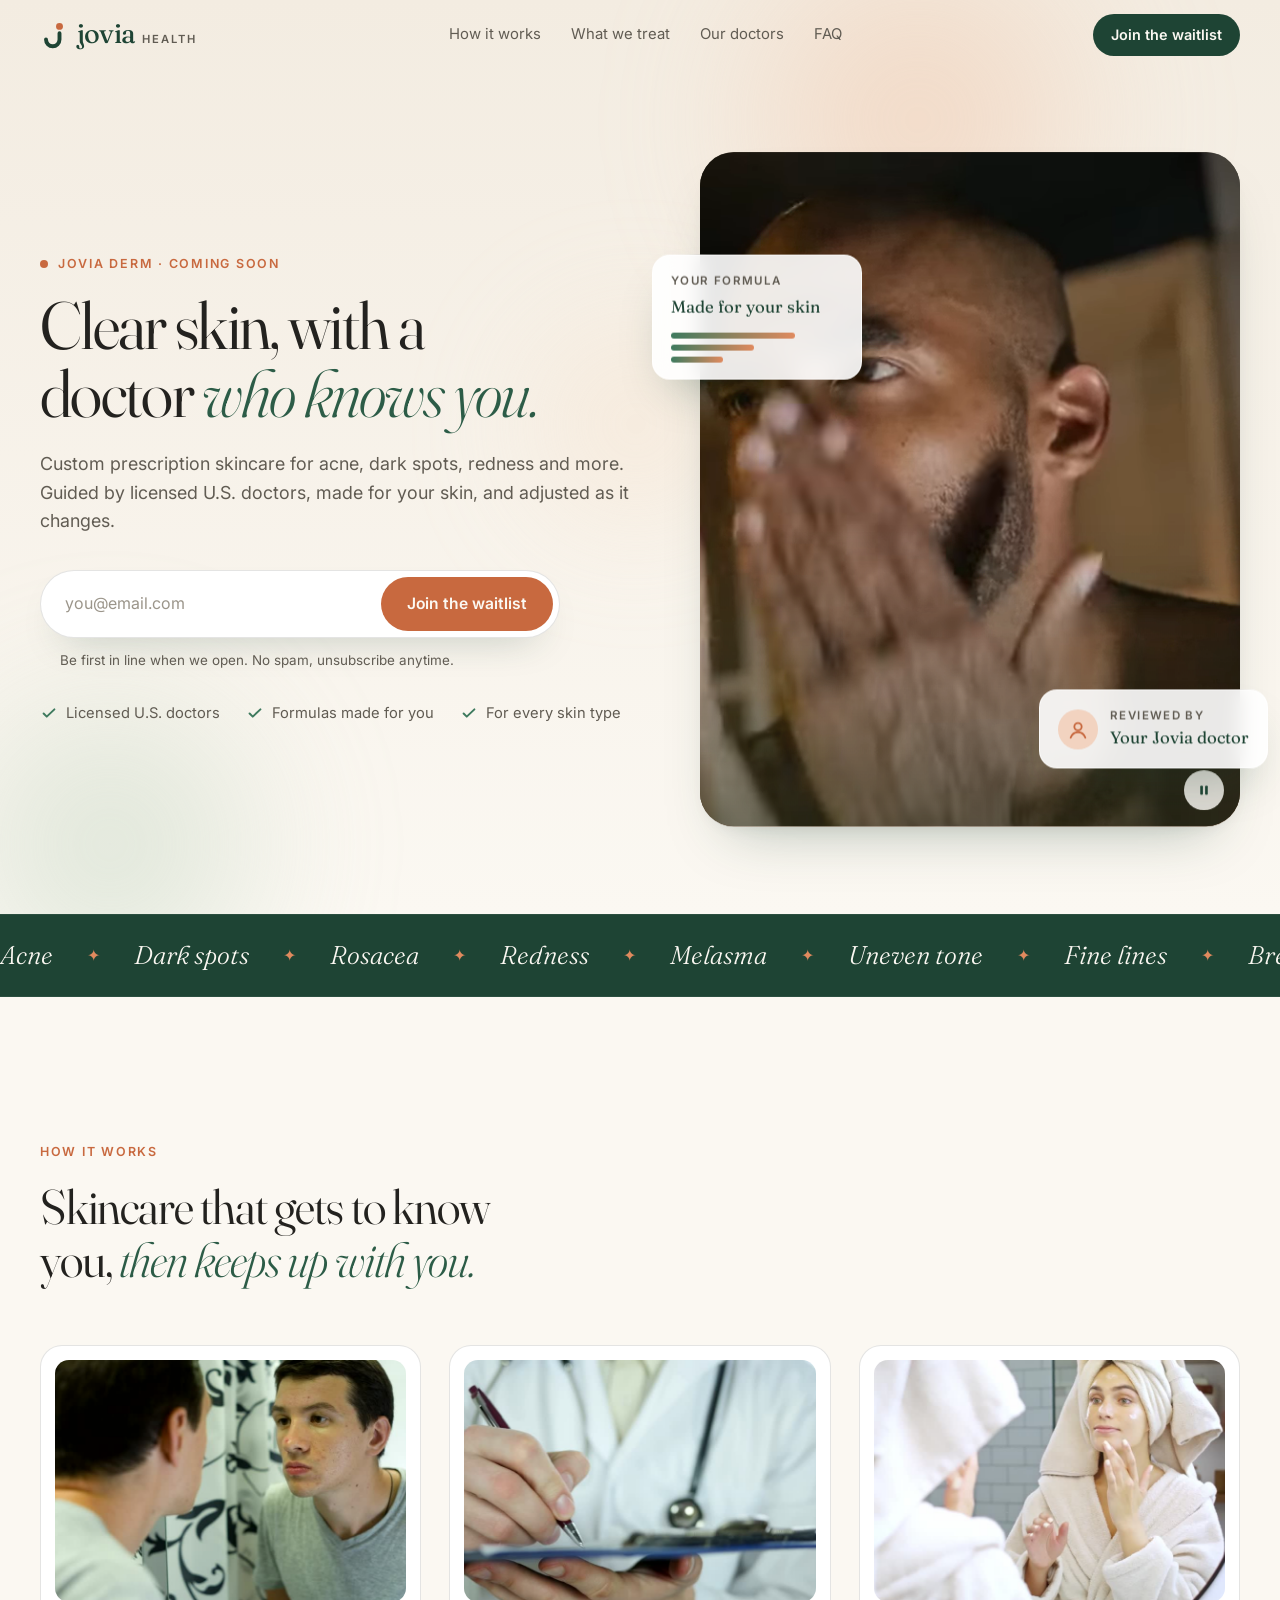
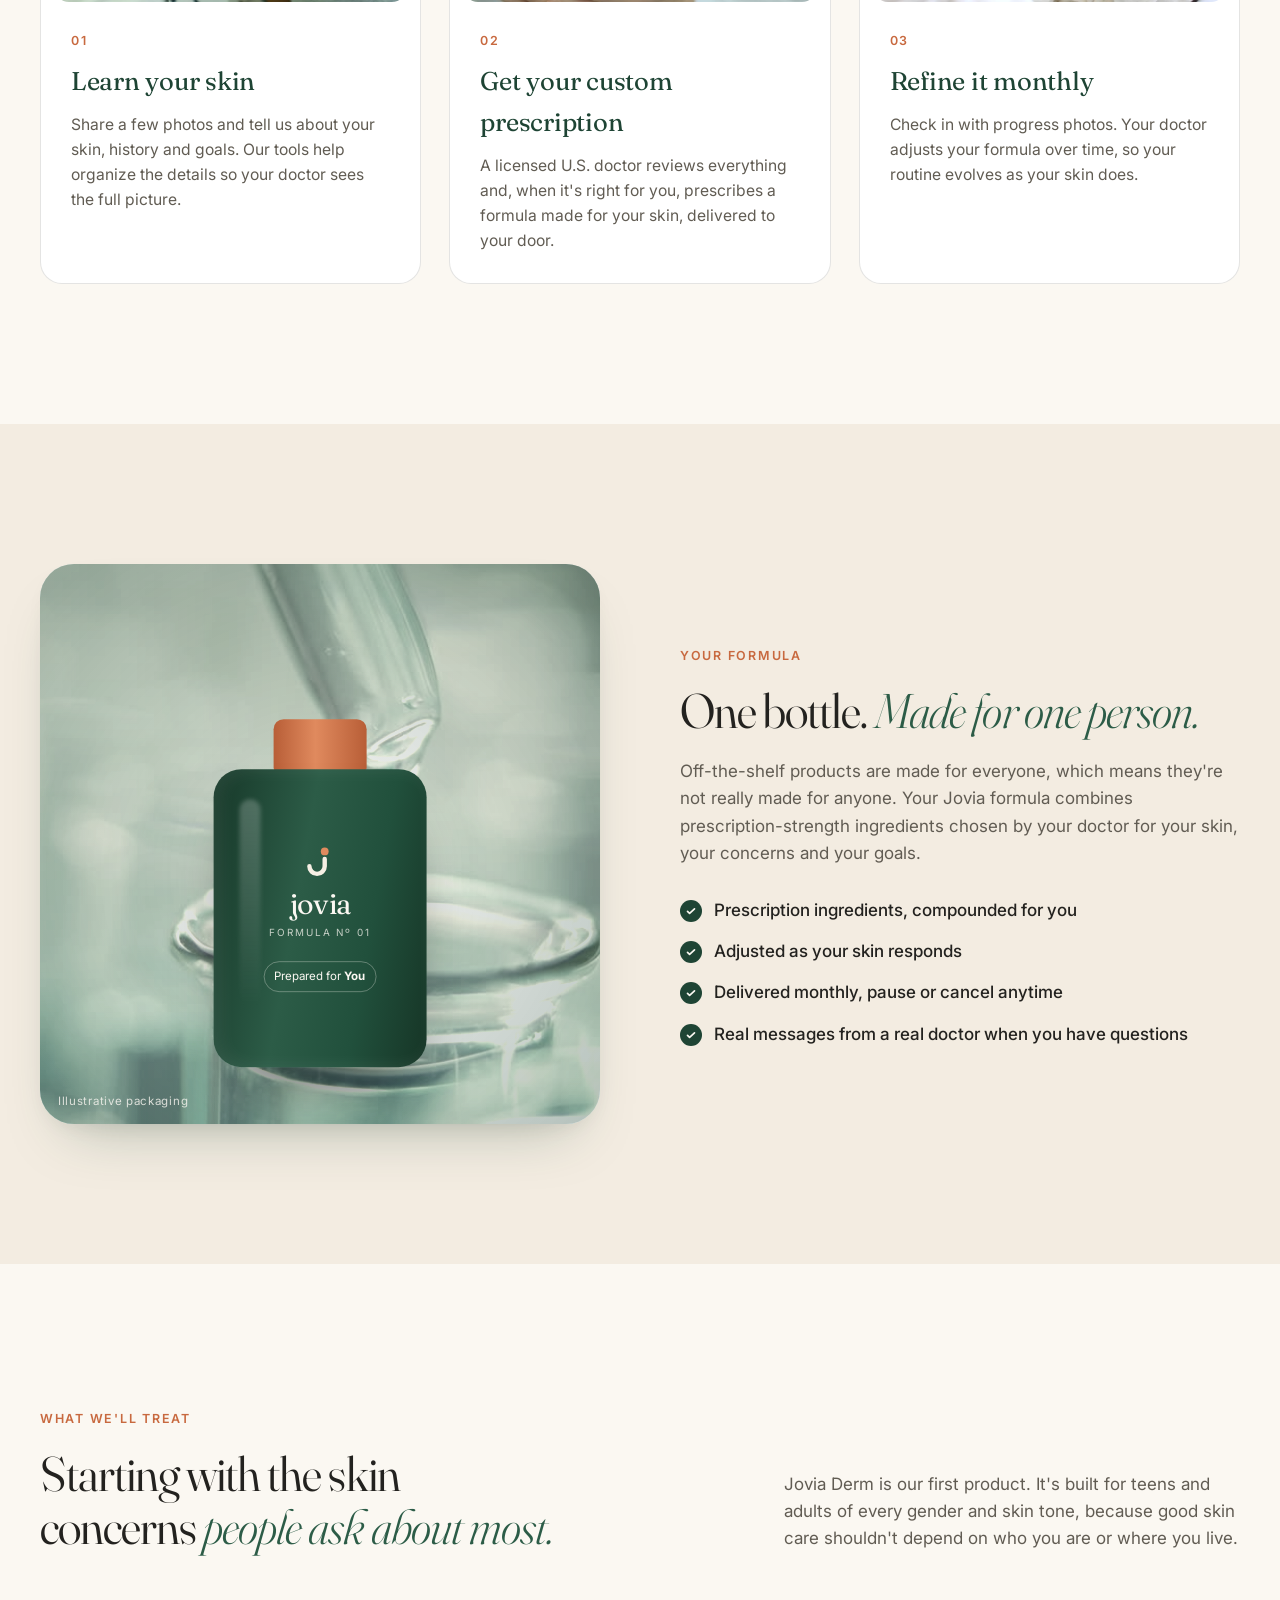
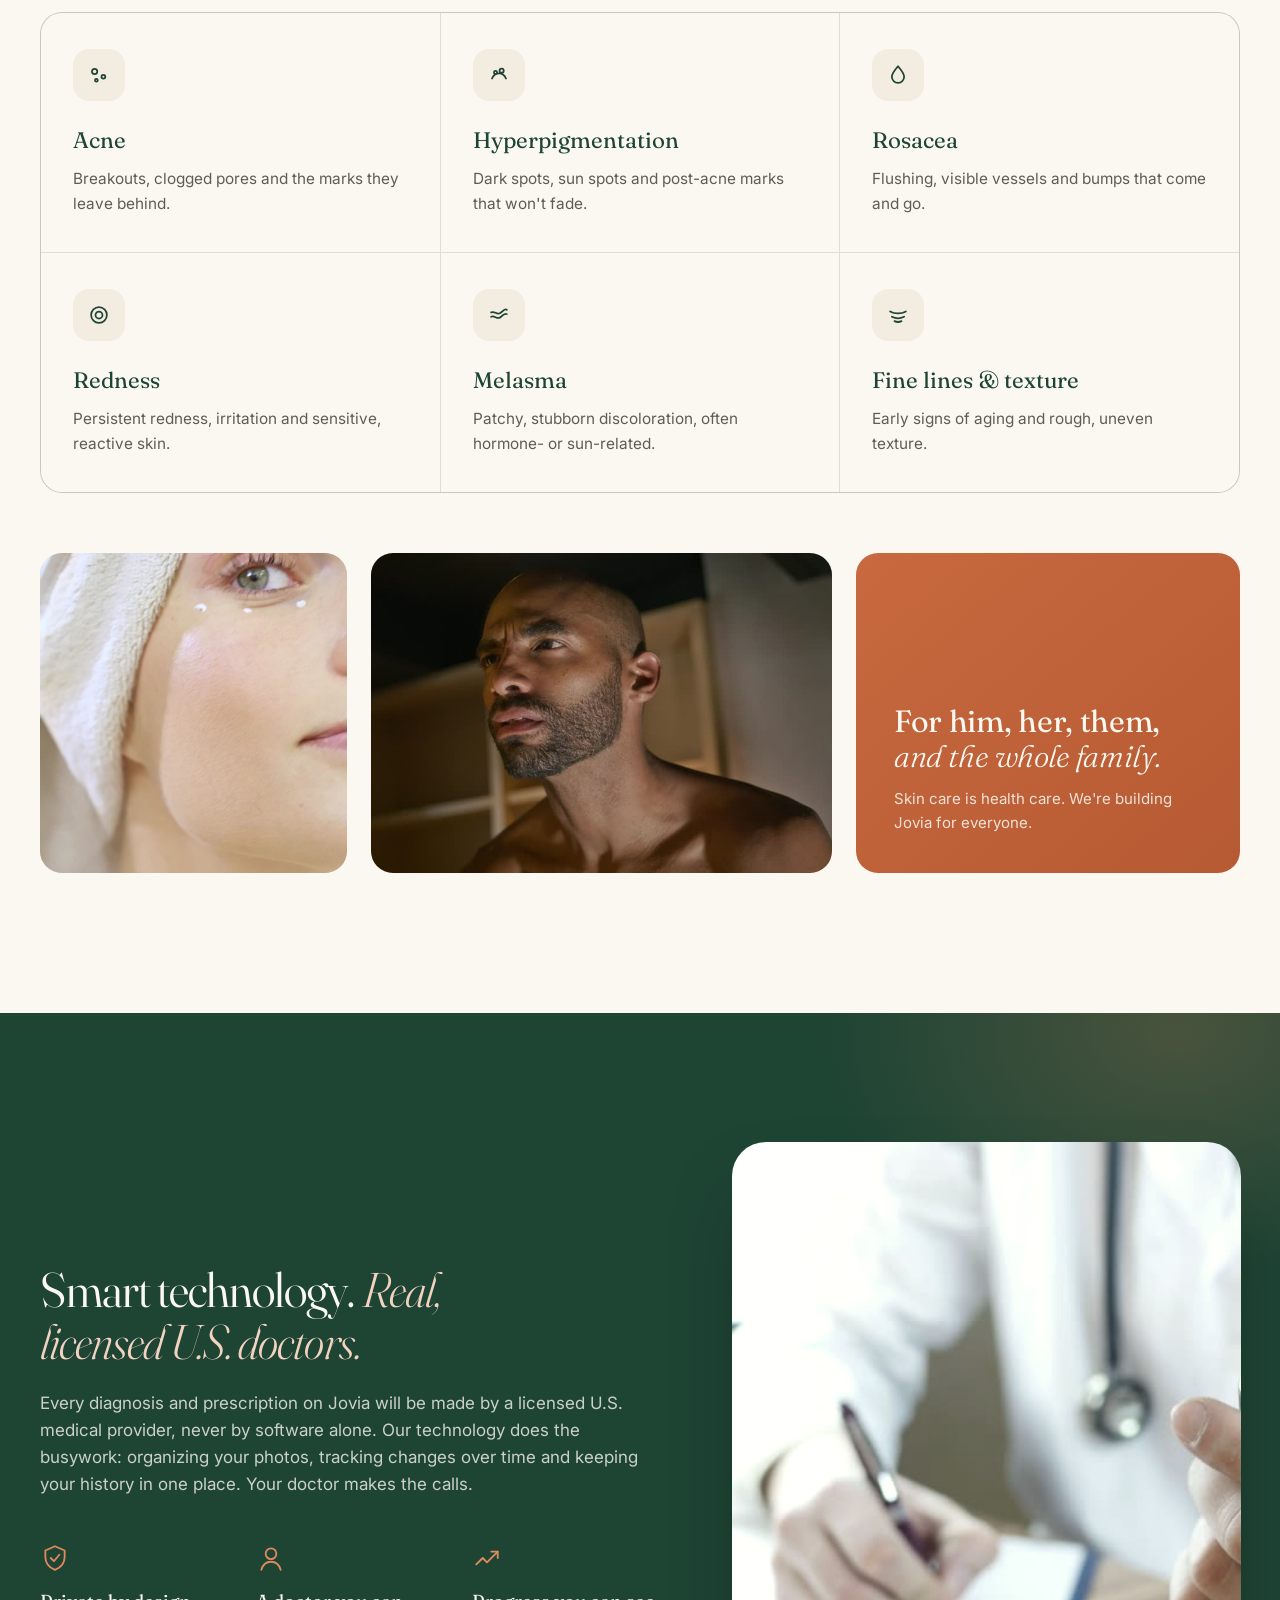
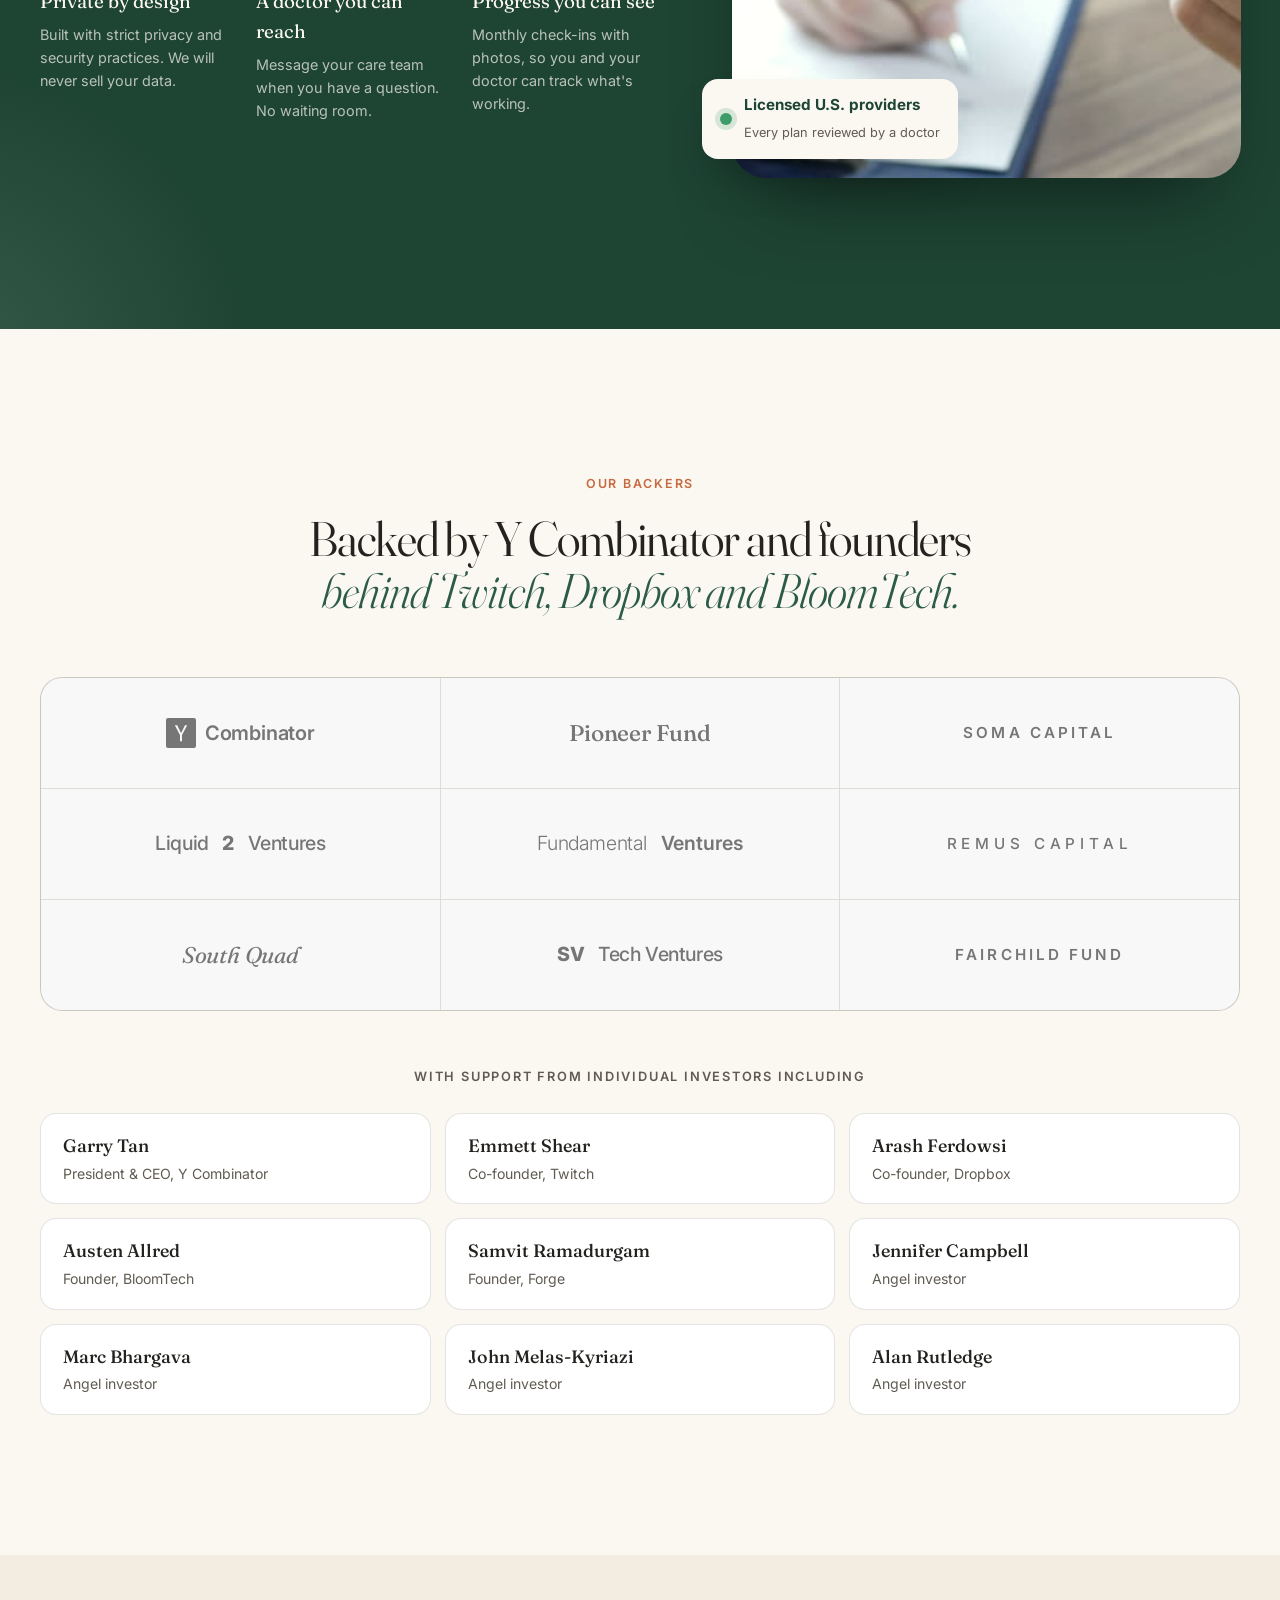
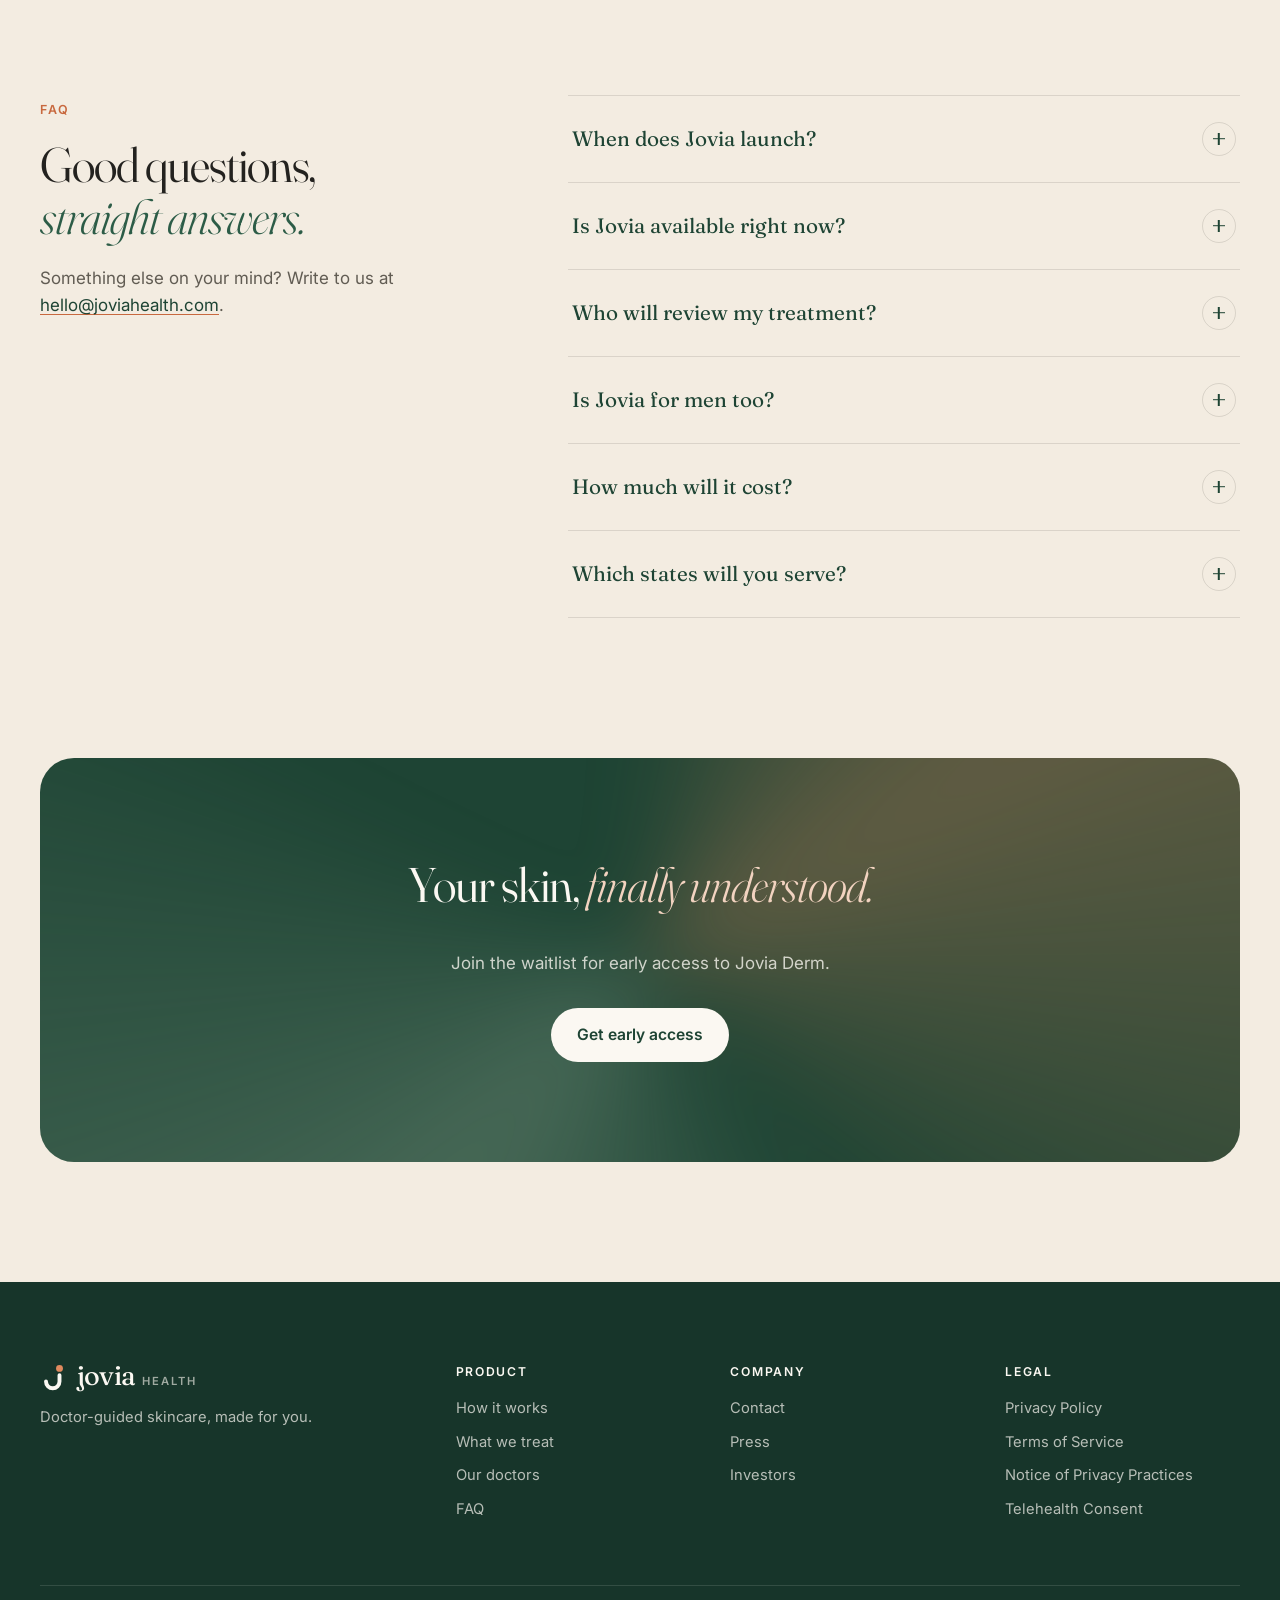
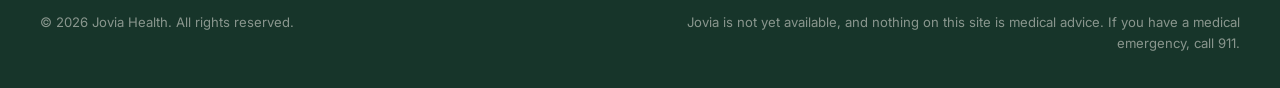
==== index.html @ 35d6d6e0 "Deploy site" ====
<!doctype html>
<html lang="en">
<head>
  <meta charset="utf-8">
  <meta name="viewport" content="width=device-width, initial-scale=1, viewport-fit=cover">
  <title>Jovia Health · Doctor-guided prescription skincare, coming soon</title>
  <meta name="description" content="Jovia Derm is custom prescription skincare for acne, hyperpigmentation, rosacea, redness and melasma, guided by licensed U.S. doctors and refined as your skin changes. Join the waitlist.">
  <link rel="canonical" href="https://joviahealth.com/">
  <meta name="theme-color" content="#1E4434">
  <meta property="og:type" content="website">
  <meta property="og:site_name" content="Jovia Health">
  <meta property="og:title" content="Jovia Health · Skincare that knows you. Coming soon.">
  <meta property="og:description" content="Custom prescription skincare, guided by licensed U.S. doctors and refined as your skin changes. Join the waitlist.">
  <meta property="og:url" content="https://joviahealth.com/">
  <meta property="og:image" content="https://joviahealth.com/assets/og-image.jpg">
  <meta property="og:image:width" content="1200">
  <meta property="og:image:height" content="630">
  <meta name="twitter:card" content="summary_large_image">
  <meta name="twitter:title" content="Jovia Health · Skincare that knows you. Coming soon.">
  <meta name="twitter:description" content="Custom prescription skincare, guided by licensed U.S. doctors. Join the waitlist.">
  <meta name="twitter:image" content="https://joviahealth.com/assets/og-image.jpg">
  <link rel="icon" href="/favicon.svg" type="image/svg+xml">
  <link rel="icon" href="/favicon-32.png" sizes="32x32" type="image/png">
  <link rel="apple-touch-icon" href="/apple-touch-icon.png">
  <link rel="manifest" href="/site.webmanifest">
  <link rel="preconnect" href="https://fonts.googleapis.com">
  <link rel="preconnect" href="https://fonts.gstatic.com" crossorigin>
  <link href="https://fonts.googleapis.com/css2?family=Fraunces:ital,opsz,wght@0,9..144,300..600;1,9..144,300..500&family=Inter:wght@400;500;600&display=swap" rel="stylesheet">
  <link rel="preload" as="image" href="/assets/img/hero-poster.jpg">
  <link rel="stylesheet" href="/styles.css">
  <script type="application/ld+json">
  {"@context":"https://schema.org","@type":"Organization","name":"Jovia Health","url":"https://joviahealth.com","logo":"https://joviahealth.com/apple-touch-icon.png"}
  </script>
</head>
<body>
<a class="skip" href="#main">Skip to content</a>

<header class="nav" id="top">
  <div class="nav__inner">
    <a class="brand" href="#top" aria-label="Jovia Health home">
      <svg class="brand__mark" viewBox="0 0 40 40" aria-hidden="true"><circle cx="26" cy="8.5" r="4.6" fill="var(--clay)"/><path d="M26 17.5v8.5a9 9 0 0 1-18 0" stroke="currentColor" stroke-width="5.2" stroke-linecap="round" fill="none"/></svg>
      <span class="brand__word">jovia</span><span class="brand__tag">health</span>
    </a>
    <nav class="nav__links" aria-label="Primary">
      <a href="#how">How it works</a>
      <a href="#conditions">What we treat</a>
      <a href="#doctors">Our doctors</a>
      <a href="#faq">FAQ</a>
    </nav>
    <a class="btn btn--small btn--dark" href="#waitlist">Join the waitlist</a>
  </div>
</header>

<main id="main">

  <!-- HERO -->
  <section class="hero" aria-labelledby="hero-title">
    <div class="hero__bg" aria-hidden="true">
      <span class="blob blob--a"></span><span class="blob blob--b"></span><span class="blob blob--c"></span>
    </div>
    <div class="wrap hero__grid">
      <div class="hero__copy">
        <p class="eyebrow reveal"><span class="pulse" aria-hidden="true"></span> Jovia Derm · Coming soon</p>
        <h1 id="hero-title" class="display reveal" data-delay="1">Clear skin, with a doctor <em>who knows you.</em></h1>
        <p class="lede reveal" data-delay="2">Custom prescription skincare for acne, dark spots, redness and more. Guided by licensed U.S. doctors, made for your skin, and adjusted as it changes.</p>

        <form class="waitlist reveal" data-delay="3" id="waitlist" novalidate aria-describedby="waitlist-note">
          <!--
            WAITLIST BACKEND: front-end only for now.
            To go live, set WAITLIST_ENDPOINT in /main.js to your Formspree form URL
            (e.g. https://formspree.io/f/xxxxxxx) or a Mailchimp/ConvertKit/serverless endpoint.
            The form posts { email, source } as JSON. See submitWaitlist() in main.js.
          -->
          <label class="sr-only" for="email">Email address</label>
          <div class="waitlist__field">
            <input id="email" name="email" type="email" inputmode="email" autocomplete="email" placeholder="you@email.com" required>
            <button class="btn btn--clay" type="submit"><span class="btn__label">Join the waitlist</span><span class="btn__spinner" aria-hidden="true"></span></button>
          </div>
          <p class="waitlist__note" id="waitlist-note">Be first in line when we open. No spam, unsubscribe anytime.</p>
          <p class="waitlist__error" role="alert" aria-live="assertive"></p>
          <div class="waitlist__success" role="status" aria-live="polite" tabindex="-1">
            <svg viewBox="0 0 24 24" aria-hidden="true"><circle cx="12" cy="12" r="11"/><path d="M7 12.5l3.2 3.2L17 9"/></svg>
            <div><strong>You're on the list.</strong><span>We'll email you as soon as Jovia opens in your state.</span></div>
          </div>
        </form>

        <ul class="hero__points reveal" data-delay="4" aria-label="Highlights">
          <li><svg viewBox="0 0 20 20" aria-hidden="true"><path d="M4 10.5l3.5 3.5L16 6"/></svg>Licensed U.S. doctors</li>
          <li><svg viewBox="0 0 20 20" aria-hidden="true"><path d="M4 10.5l3.5 3.5L16 6"/></svg>Formulas made for you</li>
          <li><svg viewBox="0 0 20 20" aria-hidden="true"><path d="M4 10.5l3.5 3.5L16 6"/></svg>For every skin type</li>
        </ul>
      </div>

      <div class="hero__media reveal" data-delay="2">
        <div class="hero__frame" data-parallax="0.06">
          <video class="hero__video" autoplay muted loop playsinline preload="metadata" poster="/assets/img/hero-poster.jpg" aria-label="People of different ages and genders caring for their skin">
            <source src="/assets/video/hero.webm" type="video/webm">
            <source src="/assets/video/hero.mp4" type="video/mp4">
          </video>
          <button class="video-toggle" type="button" aria-label="Pause background video" aria-pressed="false">
            <svg class="i-pause" viewBox="0 0 24 24" aria-hidden="true"><rect x="7" y="6" width="3.5" height="12" rx="1"/><rect x="13.5" y="6" width="3.5" height="12" rx="1"/></svg>
            <svg class="i-play" viewBox="0 0 24 24" aria-hidden="true"><path d="M8 6l10 6-10 6z"/></svg>
          </button>
        </div>
        <div class="float-card float-card--rx" data-parallax="-0.08" aria-hidden="true">
          <span class="float-card__k">Your formula</span>
          <span class="float-card__v">Made for your skin</span>
          <span class="float-card__bars"><i style="--w:72%"></i><i style="--w:48%"></i><i style="--w:30%"></i></span>
        </div>
        <div class="float-card float-card--doc" data-parallax="0.1" aria-hidden="true">
          <span class="avatar"><svg viewBox="0 0 24 24"><circle cx="12" cy="9" r="4"/><path d="M4 21c1.5-4 4.5-6 8-6s6.5 2 8 6"/></svg></span>
          <span><span class="float-card__k">Reviewed by</span><span class="float-card__v">Your Jovia doctor</span></span>
        </div>
      </div>
    </div>
  </section>

  <!-- MARQUEE -->
  <div class="marquee" aria-hidden="true">
    <div class="marquee__track">
      <span>Acne</span><i>✦</i><span>Dark spots</span><i>✦</i><span>Rosacea</span><i>✦</i><span>Redness</span><i>✦</i><span>Melasma</span><i>✦</i><span>Uneven tone</span><i>✦</i><span>Fine lines</span><i>✦</i><span>Breakouts</span><i>✦</i>
      <span>Acne</span><i>✦</i><span>Dark spots</span><i>✦</i><span>Rosacea</span><i>✦</i><span>Redness</span><i>✦</i><span>Melasma</span><i>✦</i><span>Uneven tone</span><i>✦</i><span>Fine lines</span><i>✦</i><span>Breakouts</span><i>✦</i>
    </div>
  </div>

  <!-- HOW IT WORKS -->
  <section class="section how" id="how" aria-labelledby="how-title">
    <div class="wrap">
      <div class="section__head">
        <p class="eyebrow reveal">How it works</p>
        <h2 id="how-title" class="h2 reveal" data-delay="1">Skincare that gets to know you, <em>then keeps up with you.</em></h2>
      </div>
      <ol class="steps">
        <li class="step reveal" data-delay="1">
          <figure class="step__img"><img src="/assets/img/learn.jpg" alt="A man looking closely at his skin in the bathroom mirror" loading="lazy" width="900" height="506"></figure>
          <span class="step__n">01</span>
          <h3>Learn your skin</h3>
          <p>Share a few photos and tell us about your skin, history and goals. Our tools help organize the details so your doctor sees the full picture.</p>
        </li>
        <li class="step reveal" data-delay="2">
          <figure class="step__img"><img src="/assets/img/prescribe.jpg" alt="A doctor writing notes on a clipboard" loading="lazy" width="900" height="506"></figure>
          <span class="step__n">02</span>
          <h3>Get your custom prescription</h3>
          <p>A licensed U.S. doctor reviews everything and, when it's right for you, prescribes a formula made for your skin, delivered to your door.</p>
        </li>
        <li class="step reveal" data-delay="3">
          <figure class="step__img"><img src="/assets/img/refine.jpg" alt="A woman in a bathrobe checking her skin in a round mirror" loading="lazy" width="900" height="506"></figure>
          <span class="step__n">03</span>
          <h3>Refine it monthly</h3>
          <p>Check in with progress photos. Your doctor adjusts your formula over time, so your routine evolves as your skin does.</p>
        </li>
      </ol>
    </div>
  </section>

  <!-- FORMULA FEATURE -->
  <section class="section formula" aria-labelledby="formula-title">
    <div class="wrap formula__grid">
      <div class="formula__visual reveal">
        <video class="formula__video" autoplay muted loop playsinline preload="none" poster="/assets/img/drop-poster.jpg" aria-hidden="true" tabindex="-1">
          <source src="/assets/video/drop.mp4" type="video/mp4">
        </video>
        <div class="bottle" data-parallax="-0.05" aria-hidden="true">
          <div class="bottle__cap"></div>
          <div class="bottle__body">
            <svg viewBox="0 0 40 40"><circle cx="26" cy="8.5" r="4.6" fill="#E08A5E"/><path d="M26 17.5v8.5a9 9 0 0 1-18 0" stroke="#F6EFE4" stroke-width="5.2" stroke-linecap="round" fill="none"/></svg>
            <span class="bottle__brand">jovia</span>
            <span class="bottle__name">Formula Nº 01</span>
            <span class="bottle__for">Prepared for <b>You</b></span>
          </div>
        </div>
        <p class="formula__caption">Illustrative packaging</p>
      </div>
      <div class="formula__copy">
        <p class="eyebrow reveal">Your formula</p>
        <h2 id="formula-title" class="h2 reveal" data-delay="1">One bottle. <em>Made for one person.</em></h2>
        <p class="body reveal" data-delay="2">Off-the-shelf products are made for everyone, which means they're not really made for anyone. Your Jovia formula combines prescription-strength ingredients chosen by your doctor for your skin, your concerns and your goals.</p>
        <ul class="ticks reveal" data-delay="3">
          <li>Prescription ingredients, compounded for you</li>
          <li>Adjusted as your skin responds</li>
          <li>Delivered monthly, pause or cancel anytime</li>
          <li>Real messages from a real doctor when you have questions</li>
        </ul>
      </div>
    </div>
  </section>

  <!-- CONDITIONS -->
  <section class="section conditions" id="conditions" aria-labelledby="cond-title">
    <div class="wrap">
      <div class="section__head section__head--split">
        <div>
          <p class="eyebrow reveal">What we'll treat</p>
          <h2 id="cond-title" class="h2 reveal" data-delay="1">Starting with the skin concerns <em>people ask about most.</em></h2>
        </div>
        <p class="body reveal" data-delay="2">Jovia Derm is our first product. It's built for teens and adults of every gender and skin tone, because good skin care shouldn't depend on who you are or where you live.</p>
      </div>
      <div class="cond-grid">
        <article class="cond reveal" data-delay="1"><span class="cond__icon" aria-hidden="true"><svg viewBox="0 0 32 32"><circle cx="11" cy="12" r="3"/><circle cx="21" cy="18" r="2.2"/><circle cx="13" cy="22" r="1.6"/></svg></span><h3>Acne</h3><p>Breakouts, clogged pores and the marks they leave behind.</p></article>
        <article class="cond reveal" data-delay="2"><span class="cond__icon" aria-hidden="true"><svg viewBox="0 0 32 32"><path d="M8 20c3-8 13-8 16 0"/><circle cx="12" cy="13" r="1.8"/><circle cx="19" cy="11" r="2.4"/></svg></span><h3>Hyperpigmentation</h3><p>Dark spots, sun spots and post-acne marks that won't fade.</p></article>
        <article class="cond reveal" data-delay="3"><span class="cond__icon" aria-hidden="true"><svg viewBox="0 0 32 32"><path d="M16 6c4 5 7 8 7 12a7 7 0 0 1-14 0c0-4 3-7 7-12z"/></svg></span><h3>Rosacea</h3><p>Flushing, visible vessels and bumps that come and go.</p></article>
        <article class="cond reveal" data-delay="1"><span class="cond__icon" aria-hidden="true"><svg viewBox="0 0 32 32"><circle cx="16" cy="16" r="9"/><circle cx="16" cy="16" r="4"/></svg></span><h3>Redness</h3><p>Persistent redness, irritation and sensitive, reactive skin.</p></article>
        <article class="cond reveal" data-delay="2"><span class="cond__icon" aria-hidden="true"><svg viewBox="0 0 32 32"><path d="M7 18c4-2 6 3 10 1s5-6 8-4"/><path d="M7 13c4-2 6 3 10 1s5-6 8-4"/></svg></span><h3>Melasma</h3><p>Patchy, stubborn discoloration, often hormone- or sun-related.</p></article>
        <article class="cond reveal" data-delay="3"><span class="cond__icon" aria-hidden="true"><svg viewBox="0 0 32 32"><path d="M7 12c5 3 13 3 18 0"/><path d="M9 18c4 2 10 2 14 0"/><path d="M12 23c2 1 6 1 8 0"/></svg></span><h3>Fine lines &amp; texture</h3><p>Early signs of aging and rough, uneven texture.</p></article>
      </div>

      <div class="people" aria-label="Jovia is for everyone">
        <figure class="people__item people__item--tall reveal" data-delay="1"><img src="/assets/img/woman-cream.jpg" alt="A young woman applying cream under her eye" loading="lazy"></figure>
        <figure class="people__item reveal" data-delay="2"><img src="/assets/img/man-apply.jpg" alt="A man with a beard examining his skin in soft light" loading="lazy"></figure>
        <figure class="people__quote reveal" data-delay="3">
          <p>For him, her, them, <em>and the whole family.</em></p>
          <span>Skin care is health care. We're building Jovia for everyone.</span>
        </figure>
      </div>
    </div>
  </section>

  <!-- DOCTORS / TRUST -->
  <section class="section doctors" id="doctors" aria-labelledby="doc-title">
    <div class="doctors__bg" aria-hidden="true"></div>
    <div class="wrap doctors__grid">
      <div class="doctors__copy">
        <p class="eyebrow eyebrow--light reveal">Guided by doctors</p>
        <h2 id="doc-title" class="h2 h2--light reveal" data-delay="1">Smart technology. <em>Real, licensed U.S. doctors.</em></h2>
        <p class="body body--light reveal" data-delay="2">Every diagnosis and prescription on Jovia will be made by a licensed U.S. medical provider, never by software alone. Our technology does the busywork: organizing your photos, tracking changes over time and keeping your history in one place. Your doctor makes the calls.</p>
        <div class="pillars">
          <div class="pillar reveal" data-delay="1"><svg viewBox="0 0 28 28" aria-hidden="true"><path d="M14 3l9 4v6c0 6-4 10-9 12-5-2-9-6-9-12V7z"/><path d="M10 14l3 3 5-6"/></svg><h3>Private by design</h3><p>Built with strict privacy and security practices. We will never sell your data.</p></div>
          <div class="pillar reveal" data-delay="2"><svg viewBox="0 0 28 28" aria-hidden="true"><circle cx="14" cy="10" r="5"/><path d="M5 25c1.5-5 5-7.5 9-7.5s7.5 2.5 9 7.5"/></svg><h3>A doctor you can reach</h3><p>Message your care team when you have a question. No waiting room.</p></div>
          <div class="pillar reveal" data-delay="3"><svg viewBox="0 0 28 28" aria-hidden="true"><path d="M4 20l6-6 4 4 10-10"/><path d="M18 8h6v6"/></svg><h3>Progress you can see</h3><p>Monthly check-ins with photos, so you and your doctor can track what's working.</p></div>
        </div>
      </div>
      <div class="doctors__media reveal" data-delay="2">
        <div class="doctors__frame" data-parallax="0.05">
          <video autoplay muted loop playsinline preload="none" poster="/assets/img/doctor-poster.jpg" aria-hidden="true" tabindex="-1">
            <source src="/assets/video/doctor.mp4" type="video/mp4">
          </video>
        </div>
        <div class="badge-card" aria-hidden="true">
          <span class="badge-card__dot"></span>
          <span><b>Licensed U.S. providers</b><small>Every plan reviewed by a doctor</small></span>
        </div>
      </div>
    </div>
  </section>

  <!-- INVESTORS -->
  <section class="section investors" id="investors" aria-labelledby="inv-title" data-investors>
    <div class="wrap">
      <div class="section__head section__head--center">
        <p class="eyebrow reveal">Our backers</p>
        <h2 id="inv-title" class="h2 reveal" data-delay="1">Backed by Y Combinator and founders <em>behind Twitch, Dropbox and BloomTech.</em></h2>
      </div>
      <ul class="logos reveal" data-delay="2" aria-label="Investment firms">
        <li class="logo logo--yc" title="Y Combinator">
          <svg viewBox="0 0 256 256" aria-hidden="true"><rect width="256" height="256" rx="18" fill="currentColor"/><path d="M119.373653,144.745813 L75.43296,62.4315733 L95.5144533,62.4315733 L121.36192,114.52416 C121.759575,115.452022 122.2235,116.413008 122.753707,117.407147 C123.283914,118.401285 123.747838,119.428546 124.145493,120.48896 C124.410597,120.886615 124.609422,121.251127 124.741973,121.582507 C124.874525,121.913886 125.007075,122.212123 125.139627,122.477227 C125.802386,123.802744 126.39886,125.095105 126.929067,126.354347 C127.459274,127.613589 127.923198,128.773399 128.320853,129.833813 C129.381268,127.580433 130.541078,125.1614 131.80032,122.57664 C133.059562,119.99188 134.351922,117.307747 135.67744,114.52416 L161.92256,62.4315733 L180.612267,62.4315733 L136.27392,145.739947 L136.27392,198.826667 L119.373653,198.826667 L119.373653,144.745813 Z" fill="var(--logo-knock)"/></svg>
          <span>Combinator</span><span class="sr-only">Y Combinator</span>
        </li>
        <li class="logo logo--serif">Pioneer Fund</li>
        <li class="logo logo--caps">Soma Capital</li>
        <li class="logo logo--sans">Liquid&nbsp;<b>2</b>&nbsp;Ventures</li>
        <li class="logo logo--light">Fundamental <b>Ventures</b></li>
        <li class="logo logo--caps logo--wide">Remus Capital</li>
        <li class="logo logo--serif logo--italic">South Quad</li>
        <li class="logo logo--sans"><b>SV</b>&nbsp;Tech Ventures</li>
        <li class="logo logo--caps">Fairchild Fund</li>
      </ul>
      <p class="angels__label reveal">With support from individual investors including</p>
      <ul class="angels" aria-label="Individual investors">
        <li class="angel reveal" data-delay="1"><b>Garry Tan</b><span>President &amp; CEO, Y Combinator</span></li>
        <li class="angel reveal" data-delay="2"><b>Emmett Shear</b><span>Co-founder, Twitch</span></li>
        <li class="angel reveal" data-delay="3"><b>Arash Ferdowsi</b><span>Co-founder, Dropbox</span></li>
        <li class="angel reveal" data-delay="1"><b>Austen Allred</b><span>Founder, BloomTech</span></li>
        <li class="angel reveal" data-delay="2"><b>Samvit Ramadurgam</b><span>Founder, Forge</span></li>
        <li class="angel reveal" data-delay="3"><b>Jennifer Campbell</b><span>Angel investor</span></li>
        <li class="angel reveal" data-delay="1"><b>Marc Bhargava</b><span>Angel investor</span></li>
        <li class="angel reveal" data-delay="2"><b>John Melas-Kyriazi</b><span>Angel investor</span></li>
        <li class="angel reveal" data-delay="3"><b>Alan Rutledge</b><span>Angel investor</span></li>
      </ul>
    </div>
  </section>

  <!-- FAQ -->
  <section class="section faq" id="faq" aria-labelledby="faq-title">
    <div class="wrap faq__grid">
      <div>
        <p class="eyebrow reveal">FAQ</p>
        <h2 id="faq-title" class="h2 reveal" data-delay="1">Good questions, <em>straight answers.</em></h2>
        <p class="body reveal" data-delay="2">Something else on your mind? Write to us at <a class="link" href="mailto:hello@joviahealth.com">hello@joviahealth.com</a>.</p>
      </div>
      <div class="faq__list">
        <details class="qa reveal"><summary>When does Jovia launch?<span class="qa__plus" aria-hidden="true"></span></summary><div class="qa__a"><p>We're putting the finishing touches on Jovia Derm now and will open access in waves. Join the waitlist and you'll be among the first to hear when we're live in your state.</p></div></details>
        <details class="qa reveal"><summary>Is Jovia available right now?<span class="qa__plus" aria-hidden="true"></span></summary><div class="qa__a"><p>Not yet. We aren't taking patients or issuing prescriptions today. Everything on this page describes how Jovia will work at launch.</p></div></details>
        <details class="qa reveal"><summary>Who will review my treatment?<span class="qa__plus" aria-hidden="true"></span></summary><div class="qa__a"><p>Every assessment and prescription will come from a licensed U.S. medical provider. Our software helps organize information and track progress, but a doctor makes every treatment decision.</p></div></details>
        <details class="qa reveal"><summary>Is Jovia for men too?<span class="qa__plus" aria-hidden="true"></span></summary><div class="qa__a"><p>Absolutely. Acne, dark spots and redness affect everyone. Jovia is built for adults and teens of every gender and skin tone (patients under 18 will need a parent or guardian's consent).</p></div></details>
        <details class="qa reveal"><summary>How much will it cost?<span class="qa__plus" aria-hidden="true"></span></summary><div class="qa__a"><p>We'll share simple, upfront monthly pricing before launch, with no surprise fees. Waitlist members hear first.</p></div></details>
        <details class="qa reveal"><summary>Which states will you serve?<span class="qa__plus" aria-hidden="true"></span></summary><div class="qa__a"><p>We plan to launch across the U.S. in stages. When you join the waitlist we'll let you know as soon as Jovia is available where you live.</p></div></details>
      </div>
    </div>
  </section>

  <!-- FINAL CTA -->
  <section class="cta" aria-labelledby="cta-title">
    <div class="wrap">
      <div class="cta__card reveal">
        <div class="cta__glow" aria-hidden="true"></div>
        <h2 id="cta-title" class="h2 h2--light">Your skin, <em>finally understood.</em></h2>
        <p class="body body--light">Join the waitlist for early access to Jovia Derm.</p>
        <a class="btn btn--cream" href="#waitlist" data-focus-email>Get early access</a>
      </div>
    </div>
  </section>
</main>

<footer class="footer">
  <div class="wrap footer__grid">
    <div class="footer__brand">
      <a class="brand brand--light" href="#top" aria-label="Jovia Health home">
        <svg class="brand__mark" viewBox="0 0 40 40" aria-hidden="true"><circle cx="26" cy="8.5" r="4.6" fill="var(--clay-2)"/><path d="M26 17.5v8.5a9 9 0 0 1-18 0" stroke="currentColor" stroke-width="5.2" stroke-linecap="round" fill="none"/></svg>
        <span class="brand__word">jovia</span><span class="brand__tag">health</span>
      </a>
      <p>Doctor-guided skincare, made for you.</p>
    </div>
    <nav class="footer__col" aria-label="Product"><h3>Product</h3><a href="#how">How it works</a><a href="#conditions">What we treat</a><a href="#doctors">Our doctors</a><a href="#faq">FAQ</a></nav>
    <nav class="footer__col" aria-label="Company"><h3>Company</h3><a href="mailto:hello@joviahealth.com">Contact</a><a href="mailto:press@joviahealth.com">Press</a><a href="#investors">Investors</a></nav>
    <nav class="footer__col" aria-label="Legal"><h3>Legal</h3><a href="#" data-placeholder>Privacy Policy</a><a href="#" data-placeholder>Terms of Service</a><a href="#" data-placeholder>Notice of Privacy Practices</a><a href="#" data-placeholder>Telehealth Consent</a></nav>
  </div>
  <div class="wrap footer__base">
    <p>&copy; 2026 Jovia Health. All rights reserved.</p>
    <p class="footer__disclaimer">Jovia is not yet available, and nothing on this site is medical advice. If you have a medical emergency, call 911.</p>
  </div>
</footer>

<script src="/main.js" defer></script>
</body>
</html>
---- styles.css ----
:root{
  --green:#1E4434; --green-2:#2C5C47; --green-3:#3E7A5E; --sage:#A9BFA8;
  --clay:#C8693F; --clay-2:#E08A5E; --clay-soft:#F2D3C0;
  --oat:#F3ECE1; --cream:#FBF8F2; --sand:#E9DFCF;
  --ink:#23221F; --muted:#615C53; --line:rgba(35,34,31,.12);
  --logo-knock:var(--cream);
  --serif:"Fraunces",ui-serif,Georgia,serif; --sans:"Inter",ui-sans-serif,system-ui,-apple-system,"Segoe UI",sans-serif;
  --r:22px; --r-lg:34px; --shadow:0 30px 60px -30px rgba(30,68,52,.35),0 8px 24px -12px rgba(35,34,31,.12);
  --ease:cubic-bezier(.2,.7,.2,1);
}
*,*::before,*::after{box-sizing:border-box}
html{scroll-behavior:smooth;-webkit-text-size-adjust:100%}
body{margin:0;font-family:var(--sans);color:var(--ink);background:var(--cream);font-size:17px;line-height:1.6;-webkit-font-smoothing:antialiased;text-rendering:optimizeLegibility;overflow-x:hidden}
img,video,svg{display:block;max-width:100%}
a{color:inherit}
h1,h2,h3{margin:0;font-weight:400}
p{margin:0}
ul,ol{margin:0;padding:0;list-style:none}
figure{margin:0}
.sr-only{position:absolute!important;width:1px;height:1px;padding:0;margin:-1px;overflow:hidden;clip:rect(0,0,0,0);white-space:nowrap;border:0}
.skip{position:absolute;left:12px;top:-60px;background:var(--green);color:#fff;padding:10px 16px;border-radius:10px;z-index:100;transition:top .2s}
.skip:focus{top:12px}
:focus-visible{outline:2.5px solid var(--clay);outline-offset:3px;border-radius:6px}
.wrap{width:min(1200px,100% - 48px);margin-inline:auto}

/* type */
.display{text-wrap:balance;font-family:var(--serif);font-weight:350;font-size:clamp(2.6rem,5.2vw,4.75rem);line-height:1.02;letter-spacing:-.025em;font-variation-settings:"opsz" 144}
.display em,.h2 em{font-style:italic;font-weight:300;color:var(--green-2)}
.h2{text-wrap:balance;font-family:var(--serif);font-weight:350;font-size:clamp(2rem,3.8vw,3.3rem);line-height:1.08;letter-spacing:-.02em;font-variation-settings:"opsz" 120}
.h2--light{color:var(--cream)} .h2--light em{color:var(--clay-soft)}
.lede{font-size:clamp(1.05rem,1.4vw,1.2rem);color:var(--muted);max-width:34em;margin-top:22px}
.body{color:var(--muted);max-width:36em}
.body--light{color:rgba(251,248,242,.78)}
.eyebrow{display:inline-flex;align-items:center;gap:10px;font-size:.78rem;font-weight:600;letter-spacing:.14em;text-transform:uppercase;color:var(--clay);margin-bottom:18px}
.eyebrow--light{color:var(--clay-2)}
.link{color:var(--green);text-decoration-color:var(--clay);text-underline-offset:3px}
.pulse{width:8px;height:8px;border-radius:50%;background:var(--clay);box-shadow:0 0 0 0 rgba(200,105,63,.5);animation:pulse 2.2s infinite}
@keyframes pulse{70%{box-shadow:0 0 0 10px rgba(200,105,63,0)}100%{box-shadow:0 0 0 0 rgba(200,105,63,0)}}

/* buttons */
.btn{--bg:var(--green);--fg:var(--cream);position:relative;display:inline-flex;align-items:center;justify-content:center;gap:8px;height:54px;padding:0 26px;border-radius:999px;border:0;background:var(--bg);color:var(--fg);font:600 .98rem/1 var(--sans);text-decoration:none;cursor:pointer;overflow:hidden;isolation:isolate;transition:transform .35s var(--ease),box-shadow .35s var(--ease)}
.btn::before{content:"";position:absolute;inset:0;z-index:-1;background:radial-gradient(120px 80px at var(--mx,50%) var(--my,50%),rgba(255,255,255,.28),transparent 70%);opacity:0;transition:opacity .3s}
.btn:hover{transform:translateY(-2px);box-shadow:0 14px 30px -12px rgba(30,68,52,.55)}
.btn:hover::before{opacity:1}
.btn:active{transform:translateY(0)}
.btn--small{height:42px;padding:0 18px;font-size:.9rem}
.btn--dark{--bg:var(--green)}
.btn--clay{--bg:var(--clay)}
.btn--cream{--bg:var(--cream);--fg:var(--green)}
.btn__spinner{display:none;width:18px;height:18px;border-radius:50%;border:2px solid rgba(255,255,255,.4);border-top-color:#fff;animation:spin .8s linear infinite}
@keyframes spin{to{transform:rotate(360deg)}}
.is-loading .btn__spinner{display:block}.is-loading .btn__label{opacity:.6}

/* nav */
.nav{position:fixed;inset:0 0 auto;z-index:50;padding:14px 0;transition:background .35s,box-shadow .35s,padding .35s}
.nav.is-scrolled{background:rgba(251,248,242,.82);backdrop-filter:saturate(1.4) blur(14px);-webkit-backdrop-filter:saturate(1.4) blur(14px);box-shadow:0 1px 0 var(--line);padding:8px 0}
.nav__inner{width:min(1200px,100% - 48px);margin-inline:auto;display:flex;align-items:center;justify-content:space-between;gap:24px}
.nav__links{display:flex;gap:30px;font-size:.93rem;color:var(--muted)}
.nav__links a{text-decoration:none;position:relative;padding:6px 0;transition:color .25s}
.nav__links a::after{content:"";position:absolute;left:0;right:0;bottom:0;height:1.5px;background:var(--clay);transform:scaleX(0);transform-origin:right;transition:transform .35s var(--ease)}
.nav__links a:hover{color:var(--ink)}
.nav__links a:hover::after{transform:scaleX(1);transform-origin:left}
.brand{display:inline-flex;align-items:baseline;gap:7px;text-decoration:none;color:var(--green)}
.brand__mark{width:30px;height:30px;align-self:center;transition:transform .5s var(--ease)}
.brand:hover .brand__mark{transform:rotate(-8deg) scale(1.06)}
.brand__word{font-family:var(--serif);font-size:1.7rem;font-weight:450;letter-spacing:-.03em;line-height:1}
.brand__tag{font-size:.7rem;font-weight:600;letter-spacing:.18em;text-transform:uppercase;color:var(--muted)}
.brand--light{color:var(--cream)} .brand--light .brand__tag{color:rgba(251,248,242,.6)}

/* hero */
.hero{position:relative;padding:150px 0 90px;overflow:hidden;background:linear-gradient(180deg,var(--oat) 0%,var(--cream) 100%)}
.hero__bg{position:absolute;inset:0;pointer-events:none;overflow:hidden}
.blob{position:absolute;border-radius:50%;filter:blur(60px);opacity:.55;animation:drift 18s ease-in-out infinite alternate}
.blob--a{width:520px;height:520px;background:radial-gradient(circle,#F0C3A6,transparent 65%);top:-140px;right:8%}
.blob--b{width:460px;height:460px;background:radial-gradient(circle,#BFD3BE,transparent 65%);bottom:-160px;left:-120px;animation-duration:22s}
.blob--c{width:300px;height:300px;background:radial-gradient(circle,#F6DEC7,transparent 65%);top:30%;left:38%;animation-duration:26s}
@keyframes drift{0%{transform:translate(0,0) scale(1)}50%{transform:translate(40px,-30px) scale(1.08)}100%{transform:translate(-30px,25px) scale(.95)}}
.hero__grid{position:relative;display:grid;grid-template-columns:1.05fr .95fr;gap:64px;align-items:center}
.waitlist{margin-top:34px;max-width:520px}
.waitlist__field{display:flex;gap:6px;padding:6px;background:#fff;border:1px solid var(--line);border-radius:999px;box-shadow:0 18px 40px -24px rgba(30,68,52,.4);transition:box-shadow .3s,border-color .3s}
.waitlist__field:focus-within{border-color:var(--green-3);box-shadow:0 0 0 4px rgba(62,122,94,.14),0 18px 40px -24px rgba(30,68,52,.4)}
.waitlist input{flex:1;min-width:0;border:0;background:transparent;padding:0 18px;font:inherit;font-size:1rem;color:var(--ink);outline:none}
.waitlist input::placeholder{color:#9B958A}
.waitlist__note{font-size:.84rem;color:var(--muted);margin:12px 0 0 20px}
.waitlist__error{font-size:.86rem;color:#A23A1C;margin:8px 0 0 20px;min-height:0}
.waitlist__error:empty{display:none}
.waitlist__success{display:none;align-items:center;gap:14px;padding:16px 20px;border-radius:20px;background:#fff;border:1px solid rgba(62,122,94,.25);box-shadow:0 18px 40px -24px rgba(30,68,52,.4)}
.waitlist__success svg{width:34px;height:34px;flex:none;fill:var(--green);stroke:var(--cream);stroke-width:2;stroke-linecap:round;stroke-linejoin:round}
.waitlist__success svg path{stroke-dasharray:20;stroke-dashoffset:20}
.waitlist__success strong{display:block;font-family:var(--serif);font-weight:500;font-size:1.15rem;color:var(--green)}
.waitlist__success span{font-size:.92rem;color:var(--muted)}
.waitlist.is-done .waitlist__field,.waitlist.is-done .waitlist__note{display:none}
.waitlist.is-done .waitlist__success{display:flex;animation:pop .6s var(--ease) both}
.waitlist.is-done .waitlist__success svg path{animation:draw .6s .25s var(--ease) forwards}
@keyframes pop{from{opacity:0;transform:translateY(10px) scale(.97)}}
@keyframes draw{to{stroke-dashoffset:0}}
.hero__points{display:flex;flex-wrap:wrap;gap:10px 26px;margin-top:30px;font-size:.92rem;color:var(--muted)}
.hero__points li{display:flex;align-items:center;gap:8px}
.hero__points svg{width:18px;height:18px;fill:none;stroke:var(--green-3);stroke-width:2.2;stroke-linecap:round;stroke-linejoin:round}
.hero__media{position:relative}
.hero__frame{position:relative;aspect-ratio:4/5;border-radius:var(--r-lg);overflow:hidden;box-shadow:var(--shadow);background:var(--sand) url(/assets/img/hero-poster.jpg) center/cover}
.hero__frame::after{content:"";position:absolute;inset:0;background:linear-gradient(180deg,transparent 55%,rgba(30,68,52,.35));pointer-events:none}
.hero__video{width:100%;height:100%;object-fit:cover;transform:scale(1.04)}
.video-toggle{position:absolute;right:16px;bottom:16px;z-index:2;width:40px;height:40px;border-radius:50%;border:0;background:rgba(251,248,242,.85);backdrop-filter:blur(6px);display:grid;place-items:center;cursor:pointer;transition:transform .3s var(--ease)}
.video-toggle:hover{transform:scale(1.08)}
.video-toggle svg{width:18px;height:18px;fill:var(--green)}
.video-toggle .i-play{display:none}
.video-toggle[aria-pressed="true"] .i-play{display:block}.video-toggle[aria-pressed="true"] .i-pause{display:none}
.float-card{position:absolute;display:flex;flex-direction:column;gap:4px;padding:16px 18px;background:rgba(255,255,255,.9);backdrop-filter:blur(10px);border-radius:18px;box-shadow:0 24px 48px -20px rgba(30,68,52,.35);border:1px solid rgba(255,255,255,.7);animation:bob 7s ease-in-out infinite}
.float-card__k{font-size:.72rem;letter-spacing:.12em;text-transform:uppercase;color:var(--muted);font-weight:600}
.float-card__v{font-family:var(--serif);font-size:1.05rem;color:var(--green)}
.float-card--rx{left:-48px;top:14%;width:210px}
.float-card__bars{display:grid;gap:6px;margin-top:8px}
.float-card__bars i{display:block;height:6px;border-radius:6px;background:linear-gradient(90deg,var(--green-3),var(--clay-2));width:var(--w);animation:grow 2.4s var(--ease) both}
.float-card__bars i:nth-child(2){animation-delay:.2s}.float-card__bars i:nth-child(3){animation-delay:.4s}
@keyframes grow{from{width:0}}
.float-card--doc{right:-28px;bottom:12%;flex-direction:row;align-items:center;gap:12px;animation-delay:-3s}
.float-card--doc>span:last-child{display:flex;flex-direction:column}
.avatar{width:40px;height:40px;border-radius:50%;background:var(--clay-soft);display:grid;place-items:center}
.avatar svg{width:22px;height:22px;fill:none;stroke:var(--clay);stroke-width:2;stroke-linecap:round}
@keyframes bob{50%{translate:0 -10px}}

/* marquee */
.marquee{overflow:hidden;background:var(--green);color:var(--cream);padding:20px 0;border-block:1px solid rgba(255,255,255,.06)}
.marquee__track{display:flex;width:max-content;gap:34px;align-items:center;animation:marquee 38s linear infinite;font-family:var(--serif);font-size:1.6rem;font-style:italic;font-weight:300}
.marquee__track i{font-style:normal;color:var(--clay-2);font-size:1rem}
@keyframes marquee{to{transform:translateX(-50%)}}

/* sections */
.section{padding:clamp(80px,11vw,140px) 0;position:relative}
.section__head{max-width:760px;margin-bottom:60px}
.section__head--split{max-width:none;display:grid;grid-template-columns:1.2fr .8fr;gap:60px;align-items:end}
.section__head--center{margin-inline:auto;text-align:center}
.steps{display:grid;grid-template-columns:repeat(3,1fr);gap:28px;counter-reset:s}
.step{position:relative;background:#fff;border-radius:var(--r);padding:14px 14px 30px;border:1px solid var(--line);transition:transform .5s var(--ease),box-shadow .5s var(--ease)}
.step:hover{transform:translateY(-6px);box-shadow:var(--shadow)}
.step__img{aspect-ratio:16/11;border-radius:14px;overflow:hidden;margin-bottom:24px}
.step__img img{width:100%;height:100%;object-fit:cover;transition:transform 1.2s var(--ease)}
.step:hover .step__img img{transform:scale(1.06)}
.step__n{display:inline-block;margin:0 16px 10px;font-size:.78rem;font-weight:600;letter-spacing:.14em;color:var(--clay)}
.step h3{font-family:var(--serif);font-size:1.6rem;margin:0 16px 10px;letter-spacing:-.01em;color:var(--green)}
.step p{margin:0 16px;color:var(--muted);font-size:.98rem}

.formula{background:var(--oat)}
.formula__grid{display:grid;grid-template-columns:1fr 1fr;gap:80px;align-items:center}
.formula__visual{position:relative;aspect-ratio:1/1;border-radius:var(--r-lg);overflow:hidden;background:#cfe3e4;box-shadow:var(--shadow)}
.formula__video{position:absolute;inset:0;width:100%;height:100%;object-fit:cover;filter:saturate(.55) sepia(.25) hue-rotate(-10deg) brightness(1.05)}
.formula__visual::before{content:"";position:absolute;inset:0;z-index:1;background:radial-gradient(70% 70% at 50% 55%,rgba(243,236,225,.15),rgba(30,68,52,.35))}
.bottle{position:absolute;z-index:2;left:50%;top:50%;width:38%;translate:-50% -46%}
.bottle__cap{width:44%;height:52px;margin:0 auto;background:linear-gradient(90deg,#B85E37,var(--clay-2) 45%,#B85E37);border-radius:10px 10px 4px 4px}
.bottle__body{position:relative;margin-top:-2px;aspect-ratio:3/4.2;border-radius:28px;background:linear-gradient(100deg,#173829 0%,var(--green-2) 40%,#21503C 70%,#163526 100%);box-shadow:0 40px 60px -25px rgba(0,0,0,.55),inset 6px 0 18px rgba(255,255,255,.08);display:flex;flex-direction:column;align-items:center;justify-content:center;gap:6px;color:var(--cream);text-align:center;padding:20px}
.bottle__body::after{content:"";position:absolute;top:10%;left:12%;width:10%;height:70%;border-radius:20px;background:linear-gradient(180deg,rgba(255,255,255,.22),transparent);filter:blur(2px)}
.bottle__body svg{width:34px;height:34px;margin-bottom:6px}
.bottle__brand{font-family:var(--serif);font-size:1.8rem;letter-spacing:-.03em;line-height:1}
.bottle__name{font-size:.62rem;letter-spacing:.2em;text-transform:uppercase;opacity:.75}
.bottle__for{margin-top:14px;font-size:.72rem;padding:5px 10px;border:1px solid rgba(251,248,242,.3);border-radius:999px}
.formula__caption{position:absolute;z-index:2;bottom:14px;left:18px;font-size:.72rem;color:rgba(251,248,242,.8);letter-spacing:.06em}
.ticks{margin-top:30px;display:grid;gap:14px}
.ticks li{position:relative;padding-left:34px;font-weight:500}
.ticks li::before{content:"";position:absolute;left:0;top:3px;width:22px;height:22px;border-radius:50%;background:var(--green) url("data:image/svg+xml,%3Csvg xmlns='http://www.w3.org/2000/svg' viewBox='0 0 20 20' fill='none' stroke='%23FBF8F2' stroke-width='2.4' stroke-linecap='round' stroke-linejoin='round'%3E%3Cpath d='M5 10.5l3 3L15 7'/%3E%3C/svg%3E") center/14px no-repeat}

.cond-grid{display:grid;grid-template-columns:repeat(3,1fr);gap:1px;background:var(--line);border:1px solid var(--line);border-radius:var(--r);overflow:hidden}
.cond{background:var(--cream);padding:36px 32px;transition:background .4s}
.cond:hover{background:#fff}
.cond__icon{display:grid;place-items:center;width:52px;height:52px;border-radius:16px;background:var(--oat);margin-bottom:22px;transition:transform .5s var(--ease),background .4s}
.cond:hover .cond__icon{transform:rotate(-6deg) scale(1.06);background:var(--clay-soft)}
.cond__icon svg{width:28px;height:28px;fill:none;stroke:var(--green);stroke-width:1.8;stroke-linecap:round;stroke-linejoin:round}
.cond h3{font-family:var(--serif);font-size:1.4rem;color:var(--green);margin-bottom:8px}
.cond p{color:var(--muted);font-size:.96rem}
.people{display:grid;grid-template-columns:.8fr 1.2fr 1fr;gap:24px;margin-top:60px;align-items:stretch}
.people__item{border-radius:var(--r);overflow:hidden;min-height:320px;background:var(--sand)}
.people__item img{width:100%;height:100%;object-fit:cover;transition:transform 1.4s var(--ease)}
.people__item:hover img{transform:scale(1.05)}
.people__item--tall img{object-position:center 30%}
.people__quote{border-radius:var(--r);padding:38px;background:linear-gradient(140deg,var(--clay) 0%,#B65A33 100%);color:var(--cream);display:flex;flex-direction:column;justify-content:flex-end;gap:14px}
.people__quote p{font-family:var(--serif);font-size:clamp(1.6rem,2.4vw,2.1rem);line-height:1.12;letter-spacing:-.01em}
.people__quote em{font-weight:300}
.people__quote span{font-size:.94rem;opacity:.85}

.doctors{background:var(--green);color:var(--cream);overflow:hidden}
.doctors__bg{position:absolute;inset:-10%;background:radial-gradient(600px 400px at 85% 10%,rgba(224,138,94,.22),transparent 60%),radial-gradient(500px 500px at 5% 95%,rgba(169,191,168,.18),transparent 60%);background-repeat:no-repeat;animation:bgshift 16s ease-in-out infinite alternate}
@keyframes bgshift{to{transform:translate(-4%,3%) scale(1.05)}}
.doctors__grid{position:relative;display:grid;grid-template-columns:1.1fr .9fr;gap:70px;align-items:center}
.pillars{display:grid;grid-template-columns:repeat(3,1fr);gap:26px;margin-top:44px}
.pillar svg{width:30px;height:30px;fill:none;stroke:var(--clay-2);stroke-width:1.7;stroke-linecap:round;stroke-linejoin:round;margin-bottom:14px}
.pillar h3{font-family:var(--serif);font-size:1.18rem;margin-bottom:6px}
.pillar p{font-size:.9rem;color:rgba(251,248,242,.7)}
.doctors__media{position:relative}
.doctors__frame{aspect-ratio:4/5;border-radius:var(--r-lg);overflow:hidden;box-shadow:0 40px 80px -30px rgba(0,0,0,.5)}
.doctors__frame video{width:100%;height:100%;object-fit:cover;filter:saturate(.8) sepia(.12)}
.badge-card{position:absolute;left:-30px;bottom:30px;display:flex;align-items:center;gap:12px;padding:14px 18px;border-radius:16px;background:var(--cream);color:var(--ink);box-shadow:0 24px 48px -18px rgba(0,0,0,.4);animation:bob 7s ease-in-out infinite}
.badge-card b{display:block;font-size:.95rem;color:var(--green)} .badge-card small{font-size:.8rem;color:var(--muted)}
.badge-card__dot{width:12px;height:12px;border-radius:50%;background:#3E9B6A;box-shadow:0 0 0 5px rgba(62,155,106,.2)}

.investors{background:var(--cream)}
.logos{display:grid;grid-template-columns:repeat(3,1fr);gap:1px;background:var(--line);border:1px solid var(--line);border-radius:var(--r);overflow:hidden;--logo:#4A4740}
.logo{display:flex;align-items:center;justify-content:center;gap:9px;min-height:110px;padding:20px;background:var(--cream);color:#7A766D;filter:grayscale(1);transition:background .35s,color .35s;font-size:1.22rem;white-space:nowrap;text-align:center}
.logo:hover{background:#fff;color:var(--ink)}
.logo--yc{--logo-knock:var(--cream);font-weight:600;font-size:1.25rem;letter-spacing:-.01em}
.logo--yc:hover{--logo-knock:#fff}
.logo--yc svg{width:30px;height:30px}
.logo--serif{font-family:var(--serif);font-weight:500;font-size:1.42rem;letter-spacing:-.01em}
.logo--italic{font-style:italic;font-weight:400}
.logo--caps{text-transform:uppercase;letter-spacing:.2em;font-weight:600;font-size:.95rem}
.logo--wide{letter-spacing:.32em;font-weight:500}
.logo--sans{font-weight:500;letter-spacing:-.02em}
.logo--sans b{font-weight:800}
.logo--light{font-weight:300;letter-spacing:-.01em}.logo--light b{font-weight:600;margin-left:.25em}
.angels__label{text-align:center;margin:56px 0 26px;font-size:.8rem;letter-spacing:.14em;text-transform:uppercase;color:var(--muted);font-weight:600}
.angels{display:grid;grid-template-columns:repeat(3,1fr);gap:14px}
.angel{display:flex;flex-direction:column;gap:2px;padding:18px 22px;border:1px solid var(--line);border-radius:16px;background:#fff;transition:transform .4s var(--ease),border-color .4s}
.angel:hover{transform:translateY(-3px);border-color:rgba(200,105,63,.4)}
.angel b{font-family:var(--serif);font-weight:500;font-size:1.12rem;color:var(--ink)}
.angel span{font-size:.88rem;color:var(--muted)}

.faq{background:var(--oat)}
.faq__grid{display:grid;grid-template-columns:.8fr 1.2fr;gap:80px;align-items:start}
.faq__grid>div:first-child{position:sticky;top:110px}
.faq__grid .body{margin-top:20px}
.qa{border-bottom:1px solid var(--line)}
.qa:first-child{border-top:1px solid var(--line)}
.qa summary{list-style:none;cursor:pointer;display:flex;justify-content:space-between;align-items:center;gap:20px;padding:26px 4px;font-family:var(--serif);font-size:1.3rem;color:var(--green);transition:color .25s}
.qa summary::-webkit-details-marker{display:none}
.qa summary:hover{color:var(--clay)}
.qa__plus{position:relative;flex:none;width:34px;height:34px;border-radius:50%;border:1px solid var(--line);transition:transform .4s var(--ease),background .3s}
.qa__plus::before,.qa__plus::after{content:"";position:absolute;left:50%;top:50%;width:12px;height:1.6px;background:currentColor;translate:-50% -50%;transition:transform .4s var(--ease)}
.qa__plus::after{transform:rotate(90deg)}
.qa[open] .qa__plus{background:var(--green);color:var(--cream);transform:rotate(180deg)}
.qa[open] .qa__plus::after{transform:rotate(0)}
.qa__a{overflow:hidden}
.qa__a p{padding:0 4px 26px;color:var(--muted);max-width:40em}

.cta{padding:0 0 clamp(80px,10vw,120px);background:var(--oat)}
.cta__card{position:relative;overflow:hidden;border-radius:var(--r-lg);padding:clamp(56px,8vw,100px) 32px;text-align:center;background:var(--green);display:flex;flex-direction:column;align-items:center;gap:18px}
.cta__glow{position:absolute;inset:-40%;background:conic-gradient(from 0deg,transparent 0deg,rgba(224,138,94,.35) 60deg,transparent 140deg,rgba(169,191,168,.3) 220deg,transparent 300deg);animation:spin 22s linear infinite;filter:blur(40px)}
.cta__card>*:not(.cta__glow){position:relative}
.cta__card .btn{margin-top:12px}

.footer{background:#17352A;color:rgba(251,248,242,.7);padding:80px 0 34px;font-size:.92rem}
.footer__grid{display:grid;grid-template-columns:1.6fr 1fr 1fr 1fr;gap:40px}
.footer__brand p{margin-top:14px;max-width:22em}
.footer__col{display:flex;flex-direction:column;gap:10px}
.footer__col h3{font-size:.76rem;letter-spacing:.14em;text-transform:uppercase;color:var(--cream);font-weight:600;margin-bottom:6px}
.footer__col a{text-decoration:none;transition:color .2s}
.footer__col a:hover{color:var(--clay-2)}
.footer__base{display:flex;justify-content:space-between;gap:24px;margin-top:64px;padding-top:26px;border-top:1px solid rgba(251,248,242,.12);font-size:.82rem;color:rgba(251,248,242,.5)}
.footer__disclaimer{max-width:46em;text-align:right}

/* reveal */
.js .reveal{opacity:0;transform:translateY(26px);transition:opacity .9s var(--ease),transform .9s var(--ease);transition-delay:calc(var(--d,0) * 90ms)}
.js .reveal[data-delay="1"]{--d:1}.js .reveal[data-delay="2"]{--d:2}.js .reveal[data-delay="3"]{--d:3}.js .reveal[data-delay="4"]{--d:4}
.js .reveal.is-in{opacity:1;transform:none}
[data-parallax]{will-change:transform}

/* responsive */
@media (max-width:1080px){
  .nav__links{display:none}
  .hero__grid,.formula__grid,.doctors__grid,.faq__grid,.section__head--split{grid-template-columns:1fr;gap:48px}
  .hero__media{max-width:560px;margin-inline:auto;width:100%}
  .float-card--rx{left:-12px}.float-card--doc{right:-8px}
  .faq__grid>div:first-child{position:static}
  .badge-card{left:16px}
}
@media (max-width:820px){
  body{font-size:16px}
  .steps,.cond-grid,.pillars{grid-template-columns:1fr}
  .logos{grid-template-columns:repeat(2,1fr)}
  .logo{min-height:88px;font-size:1.05rem}.logo--caps{font-size:.8rem;letter-spacing:.14em}.logo--serif{font-size:1.2rem}
  .angels{grid-template-columns:1fr 1fr}
  .people{grid-template-columns:1fr 1fr}
  .people__quote{grid-column:1/-1}
  .footer__grid{grid-template-columns:1fr 1fr}
  .footer__brand{grid-column:1/-1}
  .footer__base{flex-direction:column}.footer__disclaimer{text-align:left}
}
@media (max-width:520px){
  .wrap,.nav__inner{width:calc(100% - 36px)}
  .hero{padding:118px 0 64px}
  .nav .btn--small{height:38px;padding:0 14px;font-size:.84rem}
  .brand__tag{display:none}
  .waitlist__field{flex-direction:column;border-radius:24px;padding:8px}
  .waitlist input{height:48px}
  .waitlist .btn{width:100%}
  .waitlist__note{margin-left:8px}
  .hero__frame{aspect-ratio:4/4.4}
  .float-card--rx{top:auto;bottom:-22px;left:10px;width:180px}
  .float-card--doc{display:none}
  .angels{grid-template-columns:1fr}
  .people{grid-template-columns:1fr}
  .people__item{min-height:260px}
  .people__item--tall{display:none}
  .qa summary{font-size:1.12rem}
  .marquee__track{font-size:1.3rem}
}
@media (prefers-reduced-motion:reduce){
  html{scroll-behavior:auto}
  *,*::before,*::after{animation-duration:.001ms!important;animation-iteration-count:1!important;transition-duration:.001ms!important}
  .js .reveal{opacity:1;transform:none}
  [data-parallax]{transform:none!important}
  .marquee__track{animation:none}
}

.h2 + .body,.h2 + .ticks{margin-top:22px}
.cond__icon svg{stroke-width:2}
.people__item{position:relative}
.people__item img{position:absolute;inset:0}
@media (max-width:820px){
  .logo{white-space:normal;padding:16px 12px}
  .logo:last-child{grid-column:1/-1}
}
@media (max-width:520px){
  .logo{font-size:.95rem;min-height:76px}
  .logo--serif{font-size:1.08rem}
  .logo--caps{font-size:.72rem;letter-spacing:.12em}
  .logo--wide{letter-spacing:.18em}
  .logo--yc svg{width:24px;height:24px}
  .float-card--rx{width:170px;padding:12px 14px}
}
@media (max-width:820px){ .cond-grid{grid-template-columns:repeat(2,1fr)} }
@media (max-width:520px){
  .cond{padding:24px 18px}
  .cond__icon{width:44px;height:44px;margin-bottom:14px}
  .cond h3{font-size:1.15rem}
  .cond p{font-size:.86rem}
  .angels{grid-template-columns:1fr 1fr;gap:10px}
  .angel{padding:14px 14px}
  .angel b{font-size:1rem}
  .angel span{font-size:.8rem}
}
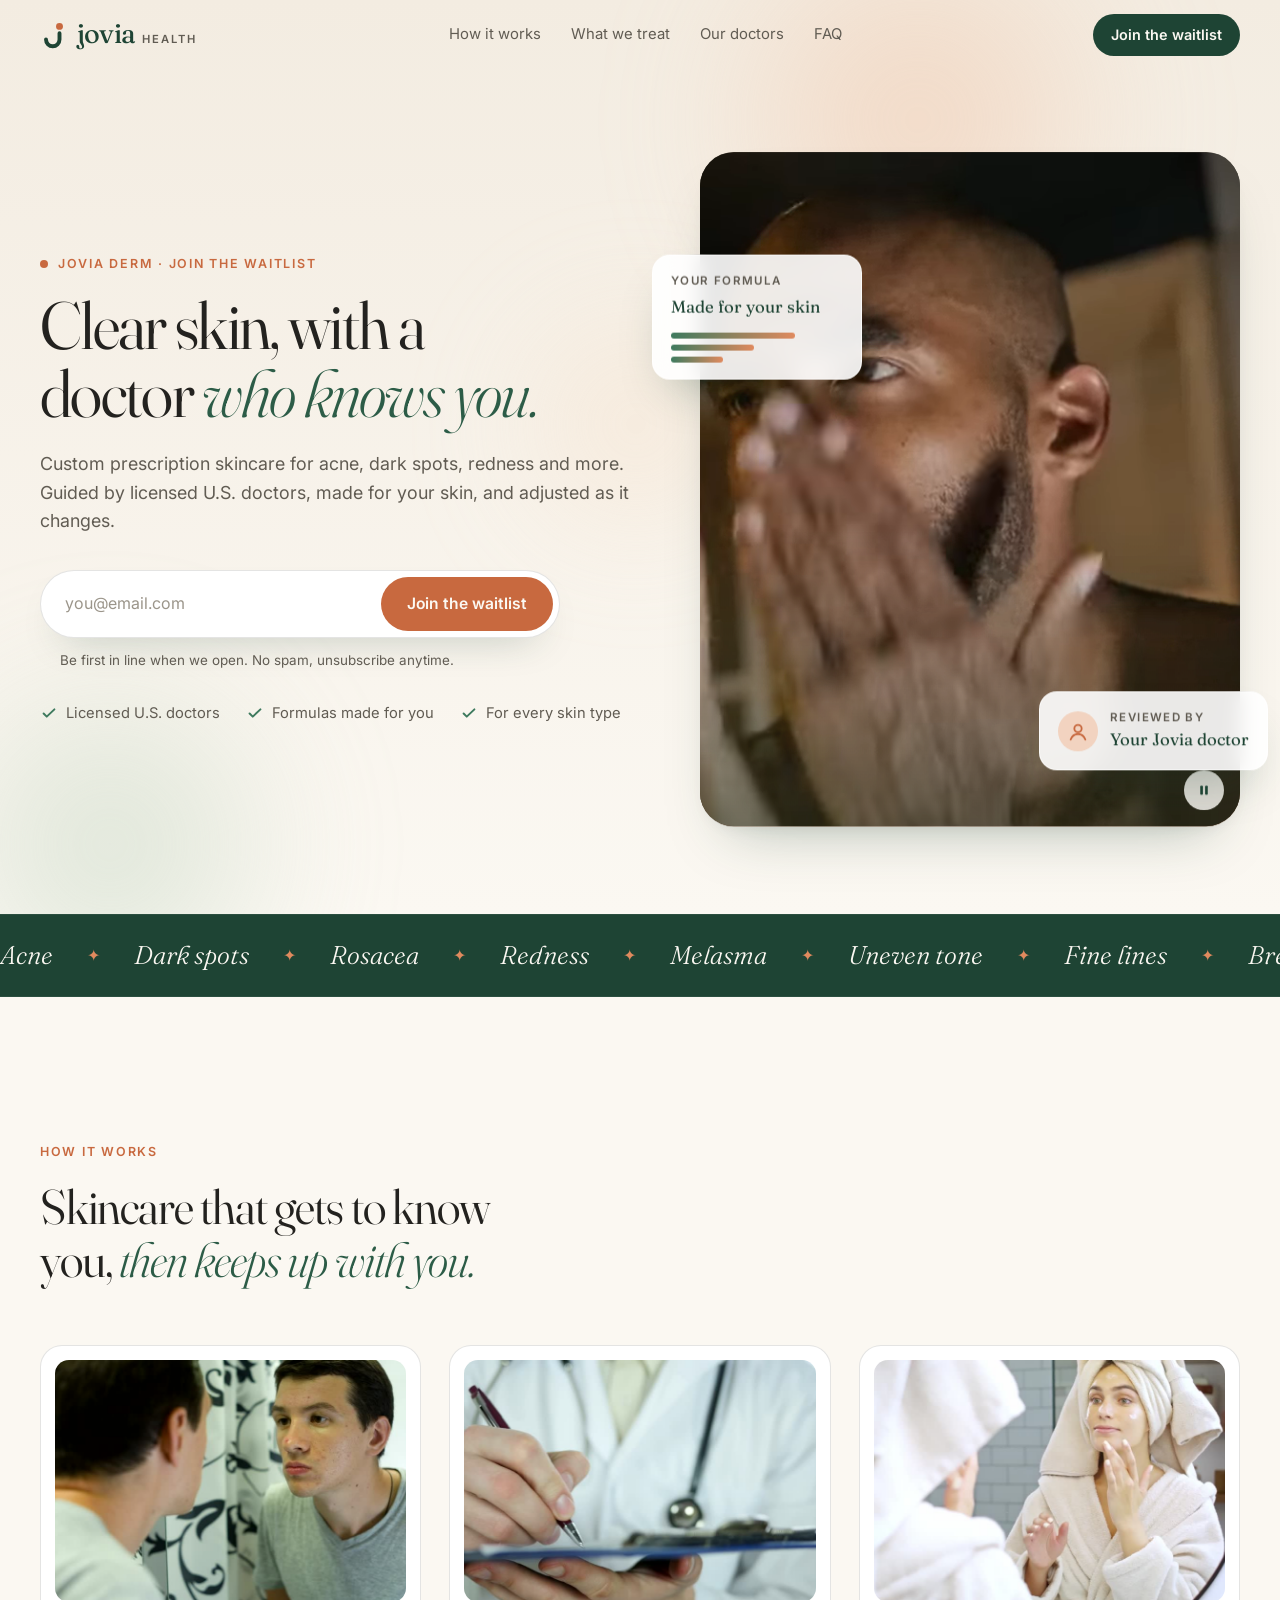
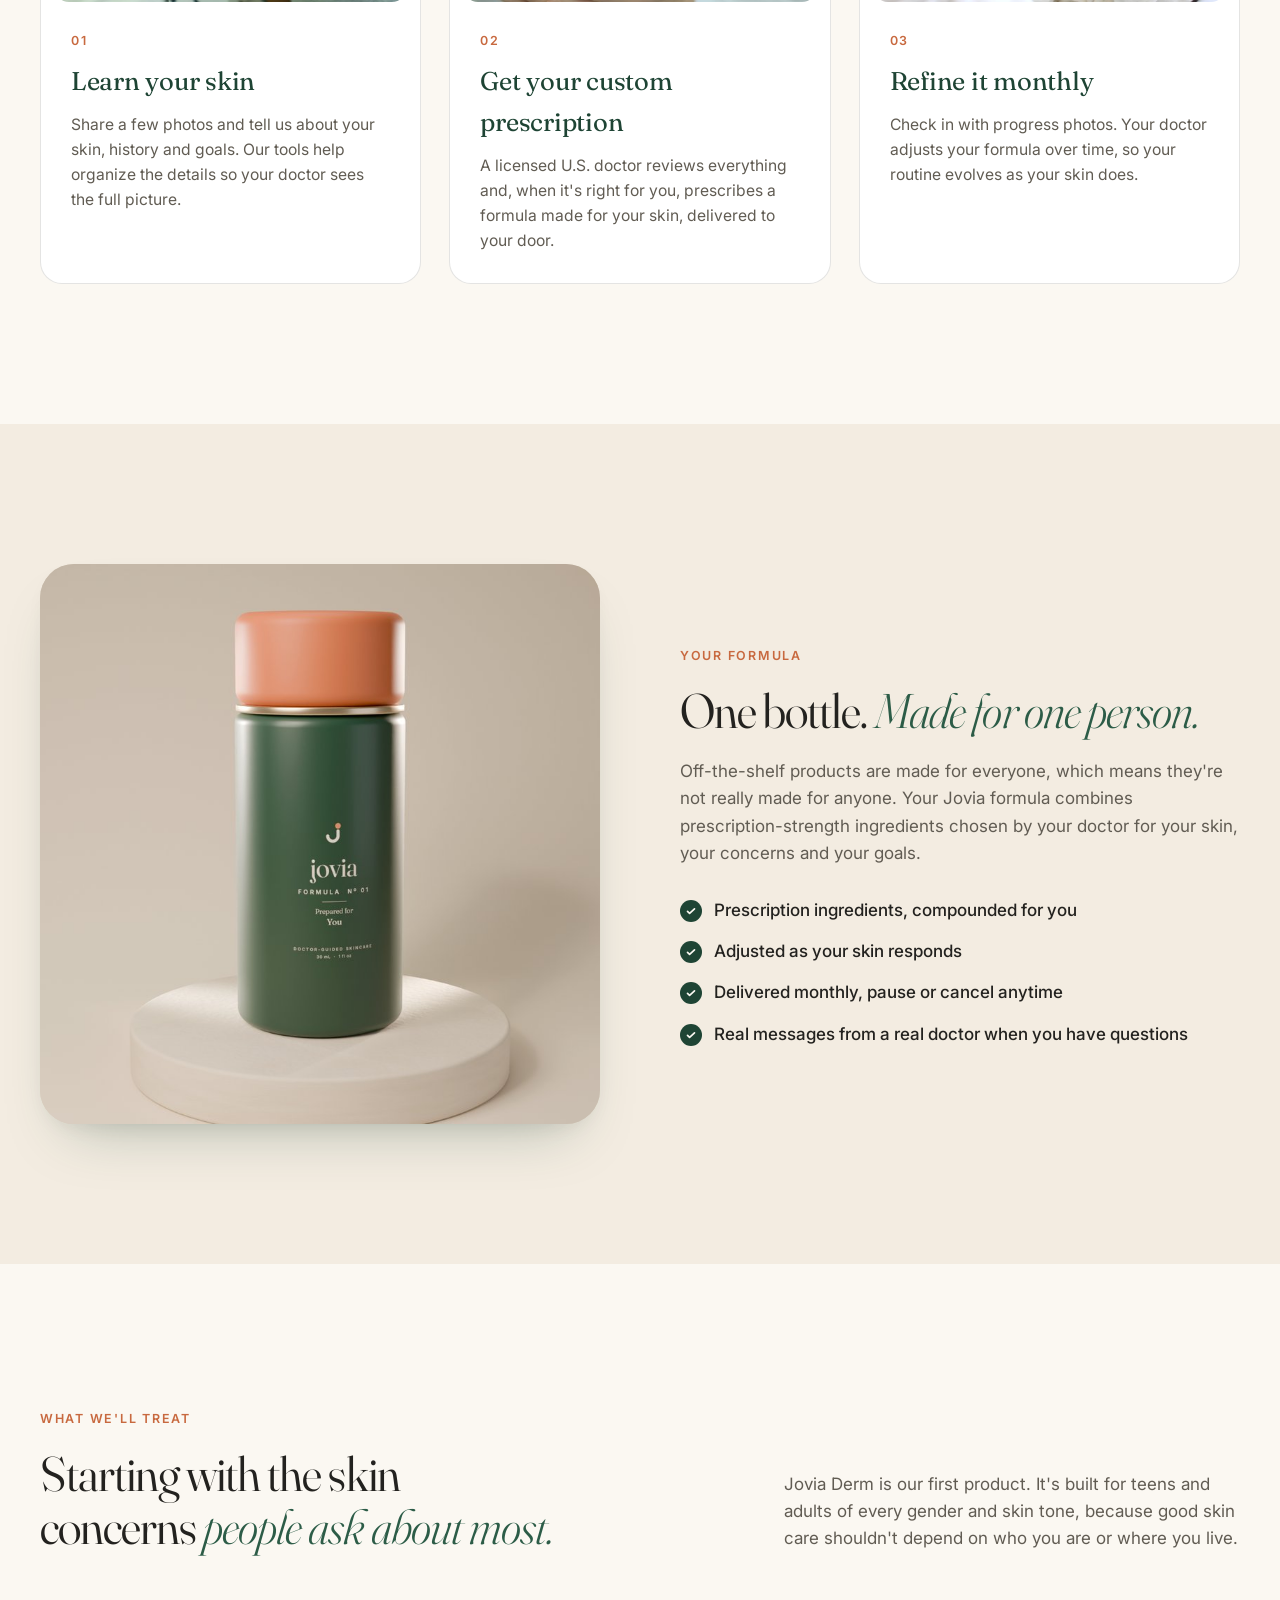
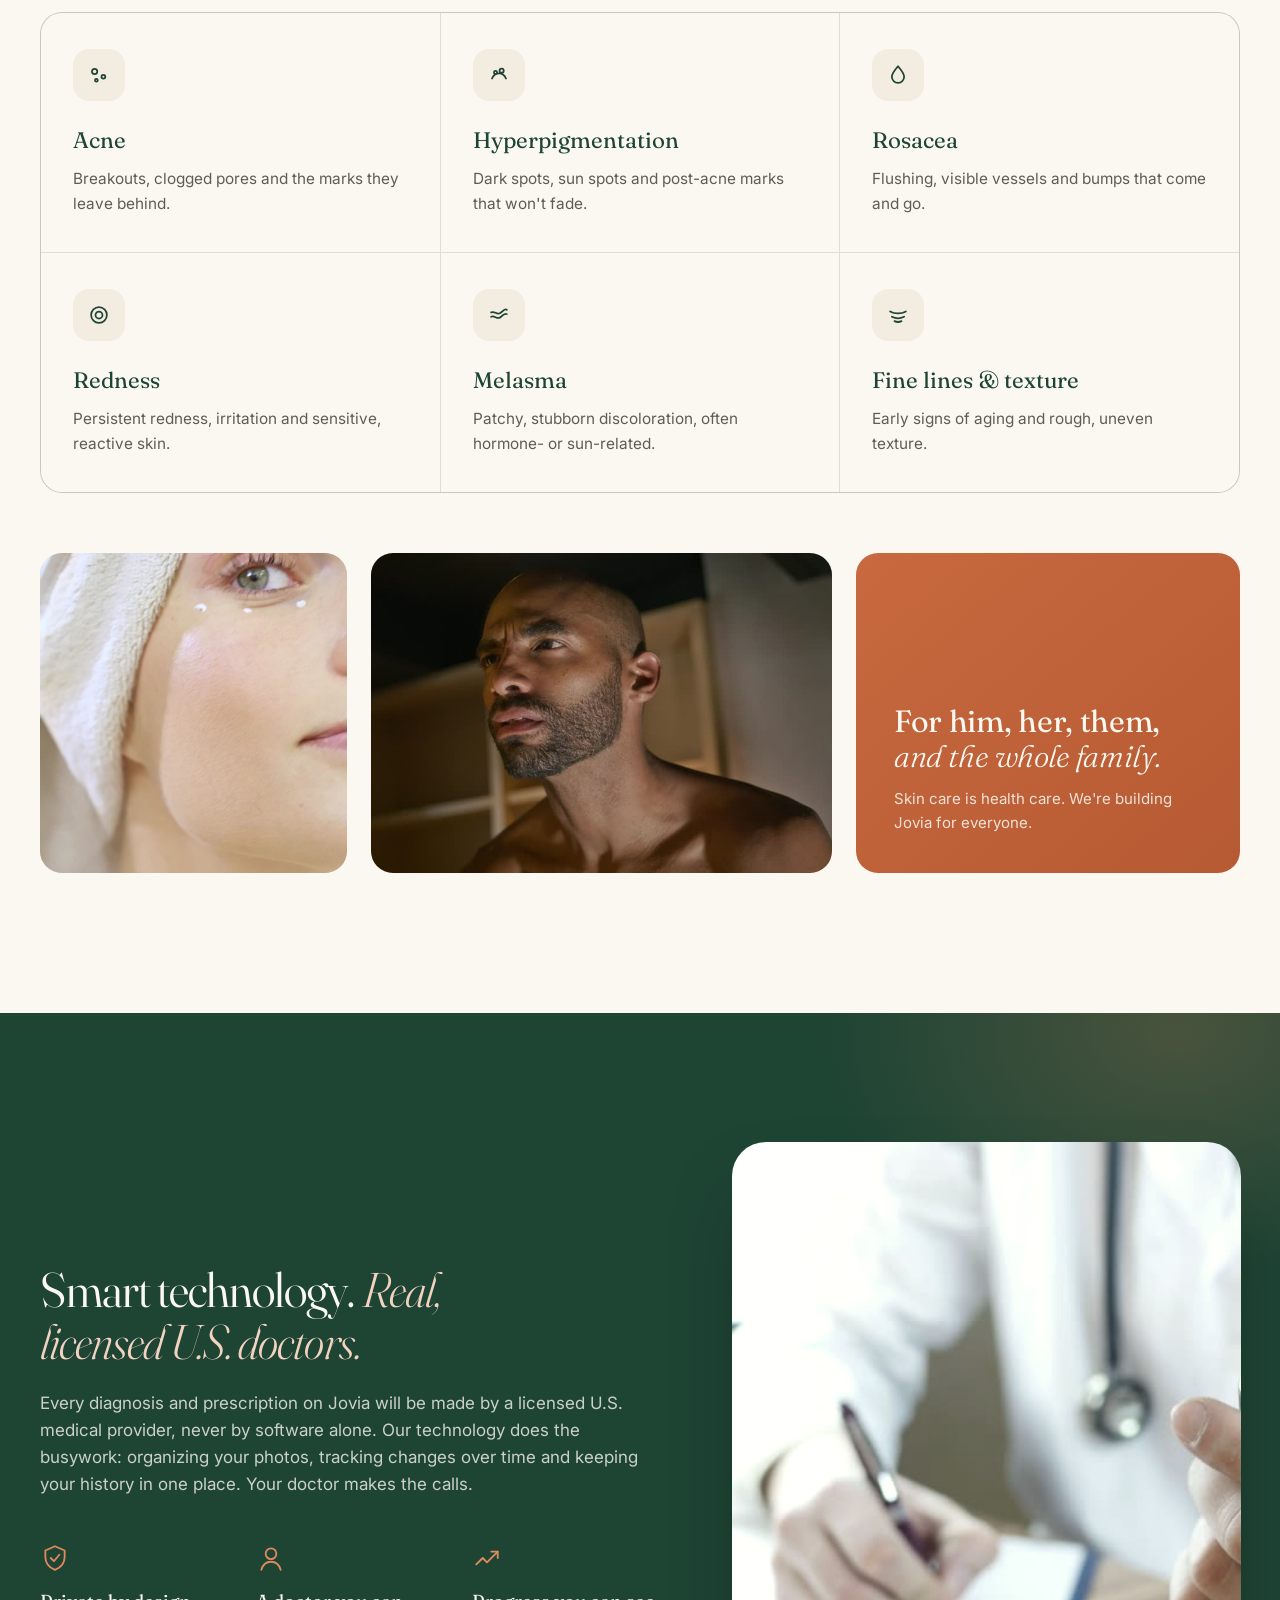
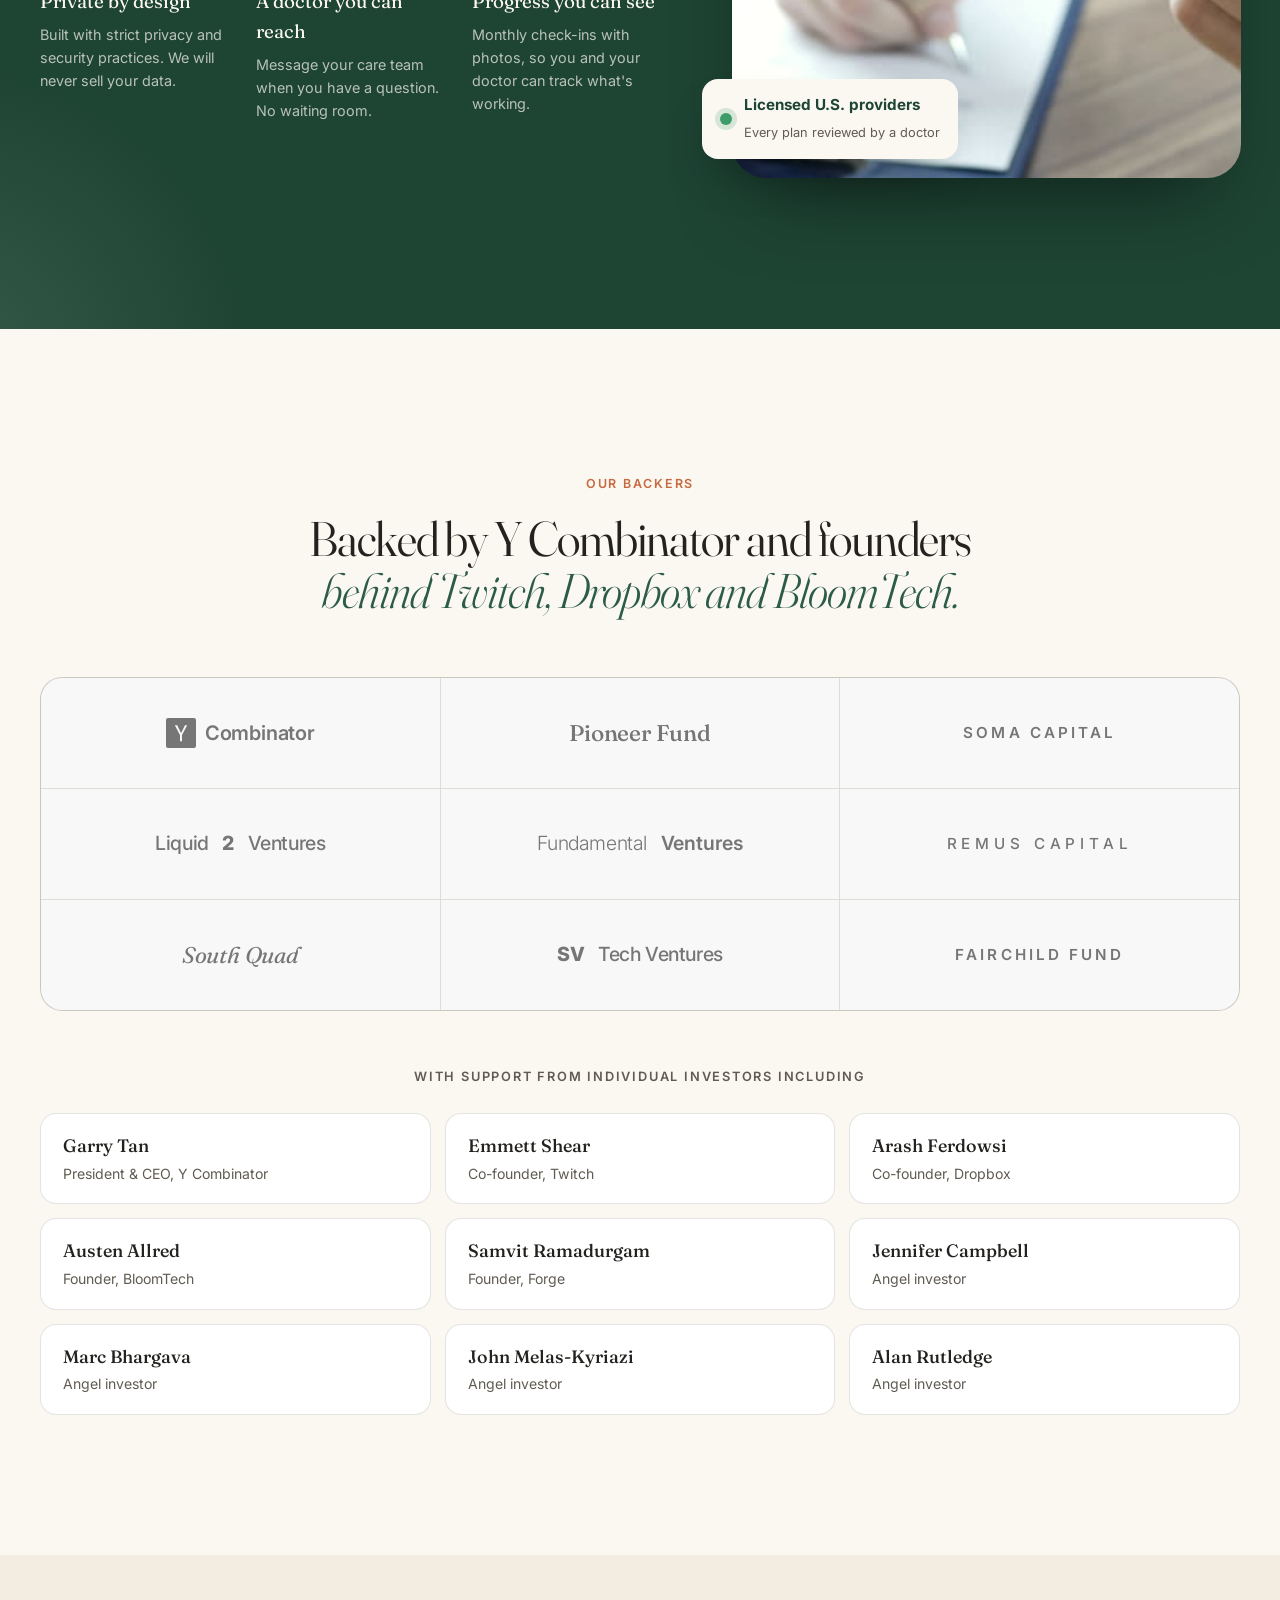
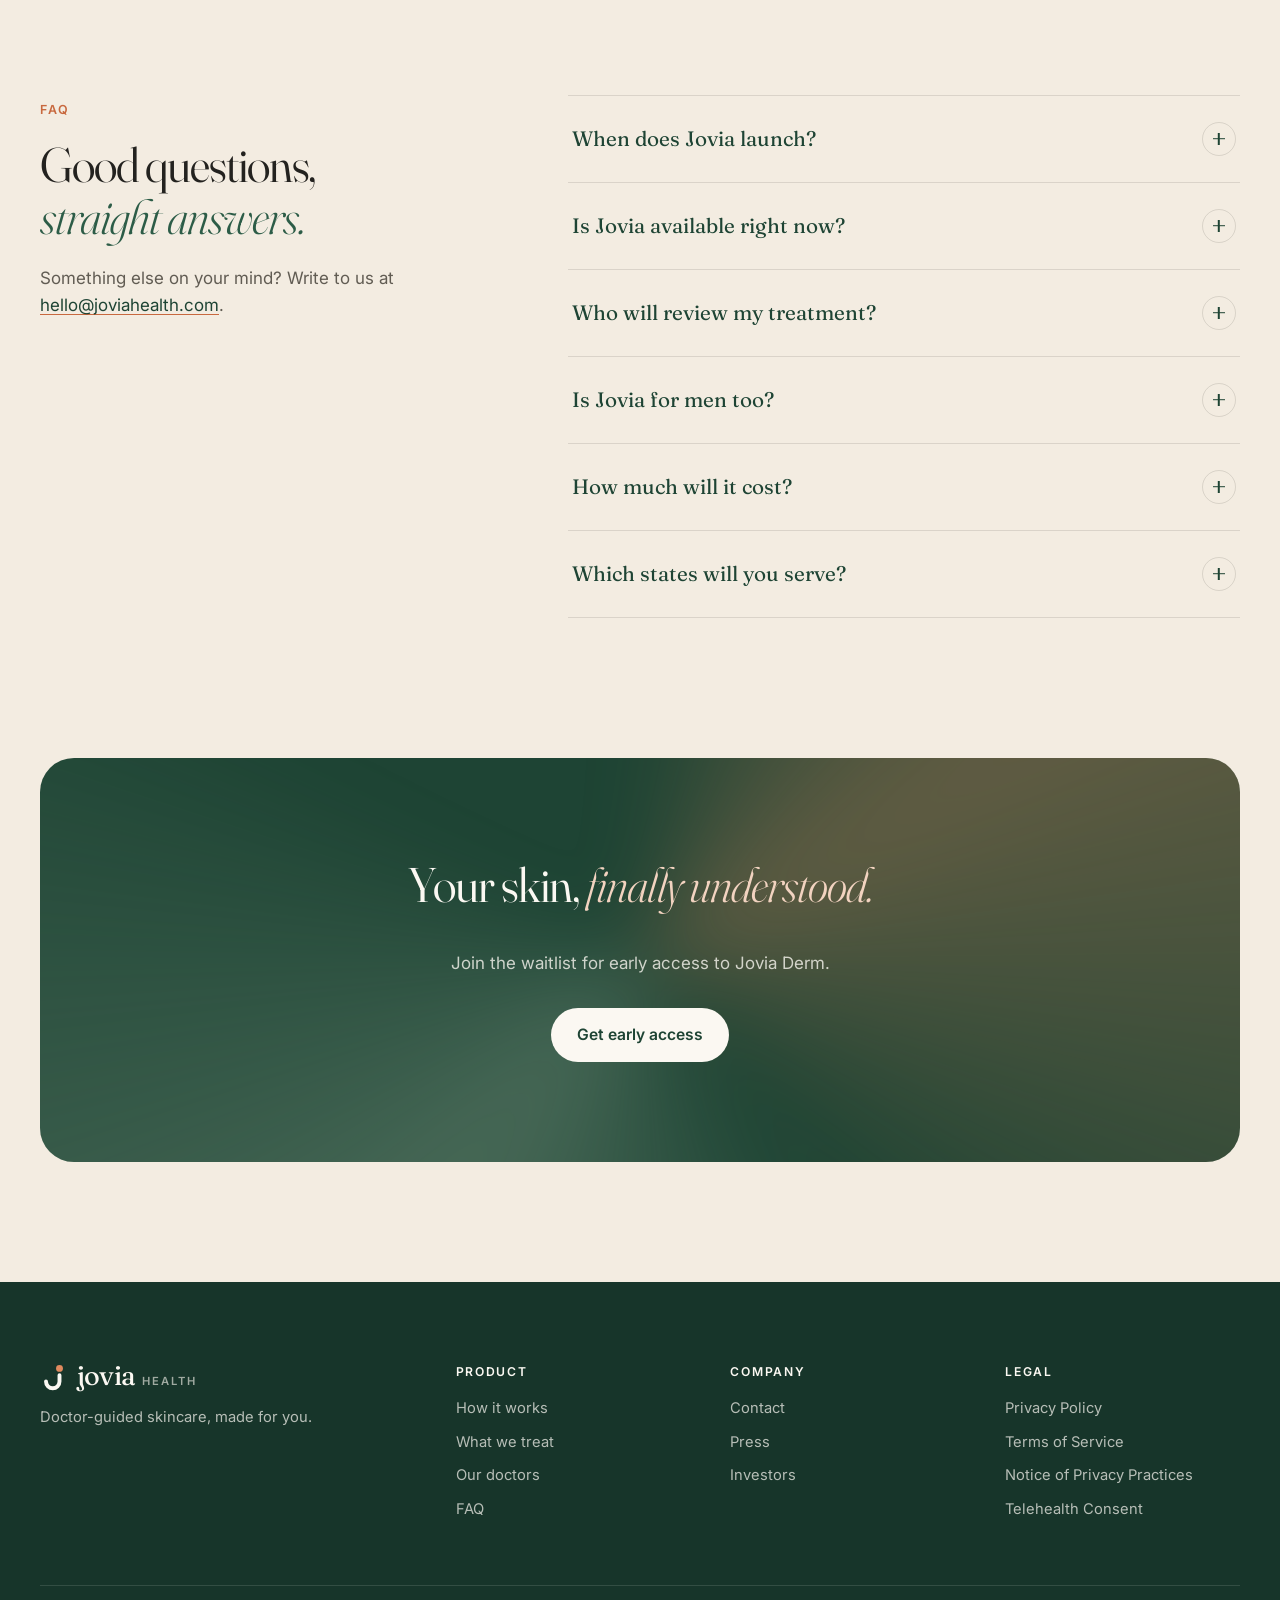
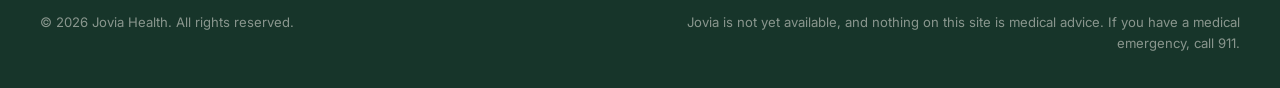
==== commit 487c07ef: "Formula bottle render; replace 'Coming soon' wording with 'Join the waitlist'" ====
--- a/index.html
+++ b/index.html
@@ -3,20 +3,20 @@
 <head>
   <meta charset="utf-8">
   <meta name="viewport" content="width=device-width, initial-scale=1, viewport-fit=cover">
-  <title>Jovia Health · Doctor-guided prescription skincare, coming soon</title>
+  <title>Jovia Health · Doctor-guided prescription skincare. Join the waitlist</title>
   <meta name="description" content="Jovia Derm is custom prescription skincare for acne, hyperpigmentation, rosacea, redness and melasma, guided by licensed U.S. doctors and refined as your skin changes. Join the waitlist.">
   <link rel="canonical" href="https://joviahealth.com/">
   <meta name="theme-color" content="#1E4434">
   <meta property="og:type" content="website">
   <meta property="og:site_name" content="Jovia Health">
-  <meta property="og:title" content="Jovia Health · Skincare that knows you. Coming soon.">
+  <meta property="og:title" content="Jovia Health · Skincare that knows you. Join the waitlist.">
   <meta property="og:description" content="Custom prescription skincare, guided by licensed U.S. doctors and refined as your skin changes. Join the waitlist.">
   <meta property="og:url" content="https://joviahealth.com/">
   <meta property="og:image" content="https://joviahealth.com/assets/og-image.jpg">
   <meta property="og:image:width" content="1200">
   <meta property="og:image:height" content="630">
   <meta name="twitter:card" content="summary_large_image">
-  <meta name="twitter:title" content="Jovia Health · Skincare that knows you. Coming soon.">
+  <meta name="twitter:title" content="Jovia Health · Skincare that knows you. Join the waitlist.">
   <meta name="twitter:description" content="Custom prescription skincare, guided by licensed U.S. doctors. Join the waitlist.">
   <meta name="twitter:image" content="https://joviahealth.com/assets/og-image.jpg">
   <link rel="icon" href="/favicon.svg" type="image/svg+xml">
@@ -60,7 +60,7 @@
     </div>
     <div class="wrap hero__grid">
       <div class="hero__copy">
-        <p class="eyebrow reveal"><span class="pulse" aria-hidden="true"></span> Jovia Derm · Coming soon</p>
+        <p class="eyebrow reveal"><span class="pulse" aria-hidden="true"></span> Jovia Derm · Join the waitlist</p>
         <h1 id="hero-title" class="display reveal" data-delay="1">Clear skin, with a doctor <em>who knows you.</em></h1>
         <p class="lede reveal" data-delay="2">Custom prescription skincare for acne, dark spots, redness and more. Guided by licensed U.S. doctors, made for your skin, and adjusted as it changes.</p>
 
@@ -157,19 +157,7 @@
   <section class="section formula" aria-labelledby="formula-title">
     <div class="wrap formula__grid">
       <div class="formula__visual reveal">
-        <video class="formula__video" autoplay muted loop playsinline preload="none" poster="/assets/img/drop-poster.jpg" aria-hidden="true" tabindex="-1">
-          <source src="/assets/video/drop.mp4" type="video/mp4">
-        </video>
-        <div class="bottle" data-parallax="-0.05" aria-hidden="true">
-          <div class="bottle__cap"></div>
-          <div class="bottle__body">
-            <svg viewBox="0 0 40 40"><circle cx="26" cy="8.5" r="4.6" fill="#E08A5E"/><path d="M26 17.5v8.5a9 9 0 0 1-18 0" stroke="#F6EFE4" stroke-width="5.2" stroke-linecap="round" fill="none"/></svg>
-            <span class="bottle__brand">jovia</span>
-            <span class="bottle__name">Formula Nº 01</span>
-            <span class="bottle__for">Prepared for <b>You</b></span>
-          </div>
-        </div>
-        <p class="formula__caption">Illustrative packaging</p>
+        <img class="formula__img" src="/assets/img/formula-bottle.jpg" srcset="/assets/img/formula-bottle-800.jpg 800w, /assets/img/formula-bottle.jpg 1230w" sizes="(max-width:1080px) 92vw, 560px" alt="A matte green Jovia bottle with a clay-colored cap, labeled Formula Nº 01, Prepared for You" loading="lazy" width="1230" height="1230">
       </div>
       <div class="formula__copy">
         <p class="eyebrow reveal">Your formula</p>
--- a/styles.css
+++ b/styles.css
@@ -143,18 +143,8 @@
 
 .formula{background:var(--oat)}
 .formula__grid{display:grid;grid-template-columns:1fr 1fr;gap:80px;align-items:center}
-.formula__visual{position:relative;aspect-ratio:1/1;border-radius:var(--r-lg);overflow:hidden;background:#cfe3e4;box-shadow:var(--shadow)}
-.formula__video{position:absolute;inset:0;width:100%;height:100%;object-fit:cover;filter:saturate(.55) sepia(.25) hue-rotate(-10deg) brightness(1.05)}
-.formula__visual::before{content:"";position:absolute;inset:0;z-index:1;background:radial-gradient(70% 70% at 50% 55%,rgba(243,236,225,.15),rgba(30,68,52,.35))}
-.bottle{position:absolute;z-index:2;left:50%;top:50%;width:38%;translate:-50% -46%}
-.bottle__cap{width:44%;height:52px;margin:0 auto;background:linear-gradient(90deg,#B85E37,var(--clay-2) 45%,#B85E37);border-radius:10px 10px 4px 4px}
-.bottle__body{position:relative;margin-top:-2px;aspect-ratio:3/4.2;border-radius:28px;background:linear-gradient(100deg,#173829 0%,var(--green-2) 40%,#21503C 70%,#163526 100%);box-shadow:0 40px 60px -25px rgba(0,0,0,.55),inset 6px 0 18px rgba(255,255,255,.08);display:flex;flex-direction:column;align-items:center;justify-content:center;gap:6px;color:var(--cream);text-align:center;padding:20px}
-.bottle__body::after{content:"";position:absolute;top:10%;left:12%;width:10%;height:70%;border-radius:20px;background:linear-gradient(180deg,rgba(255,255,255,.22),transparent);filter:blur(2px)}
-.bottle__body svg{width:34px;height:34px;margin-bottom:6px}
-.bottle__brand{font-family:var(--serif);font-size:1.8rem;letter-spacing:-.03em;line-height:1}
-.bottle__name{font-size:.62rem;letter-spacing:.2em;text-transform:uppercase;opacity:.75}
-.bottle__for{margin-top:14px;font-size:.72rem;padding:5px 10px;border:1px solid rgba(251,248,242,.3);border-radius:999px}
-.formula__caption{position:absolute;z-index:2;bottom:14px;left:18px;font-size:.72rem;color:rgba(251,248,242,.8);letter-spacing:.06em}
+.formula__visual{position:relative;aspect-ratio:1/1;border-radius:var(--r-lg);overflow:hidden;background:#D9CEBD;box-shadow:var(--shadow)}
+.formula__img{width:100%;height:100%;object-fit:cover}
 .ticks{margin-top:30px;display:grid;gap:14px}
 .ticks li{position:relative;padding-left:34px;font-weight:500}
 .ticks li::before{content:"";position:absolute;left:0;top:3px;width:22px;height:22px;border-radius:50%;background:var(--green) url("data:image/svg+xml,%3Csvg xmlns='http://www.w3.org/2000/svg' viewBox='0 0 20 20' fill='none' stroke='%23FBF8F2' stroke-width='2.4' stroke-linecap='round' stroke-linejoin='round'%3E%3Cpath d='M5 10.5l3 3L15 7'/%3E%3C/svg%3E") center/14px no-repeat}
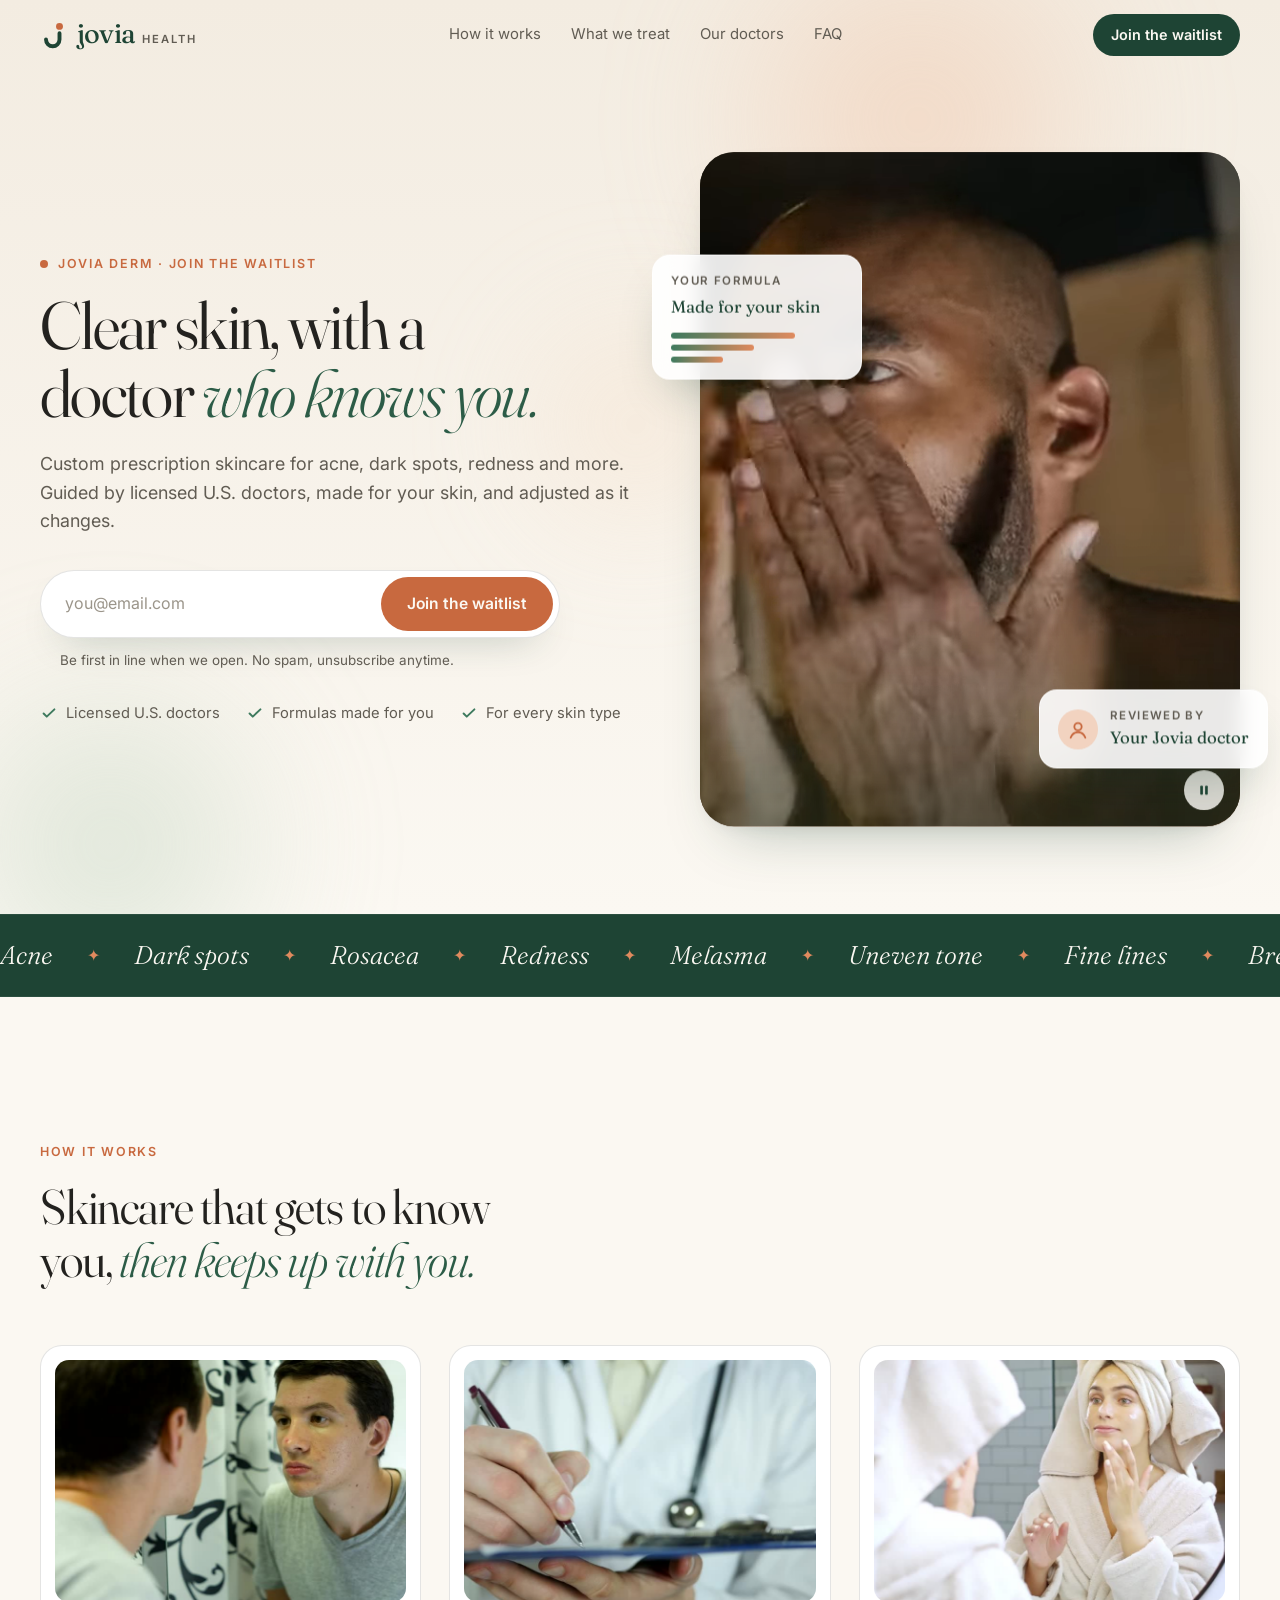
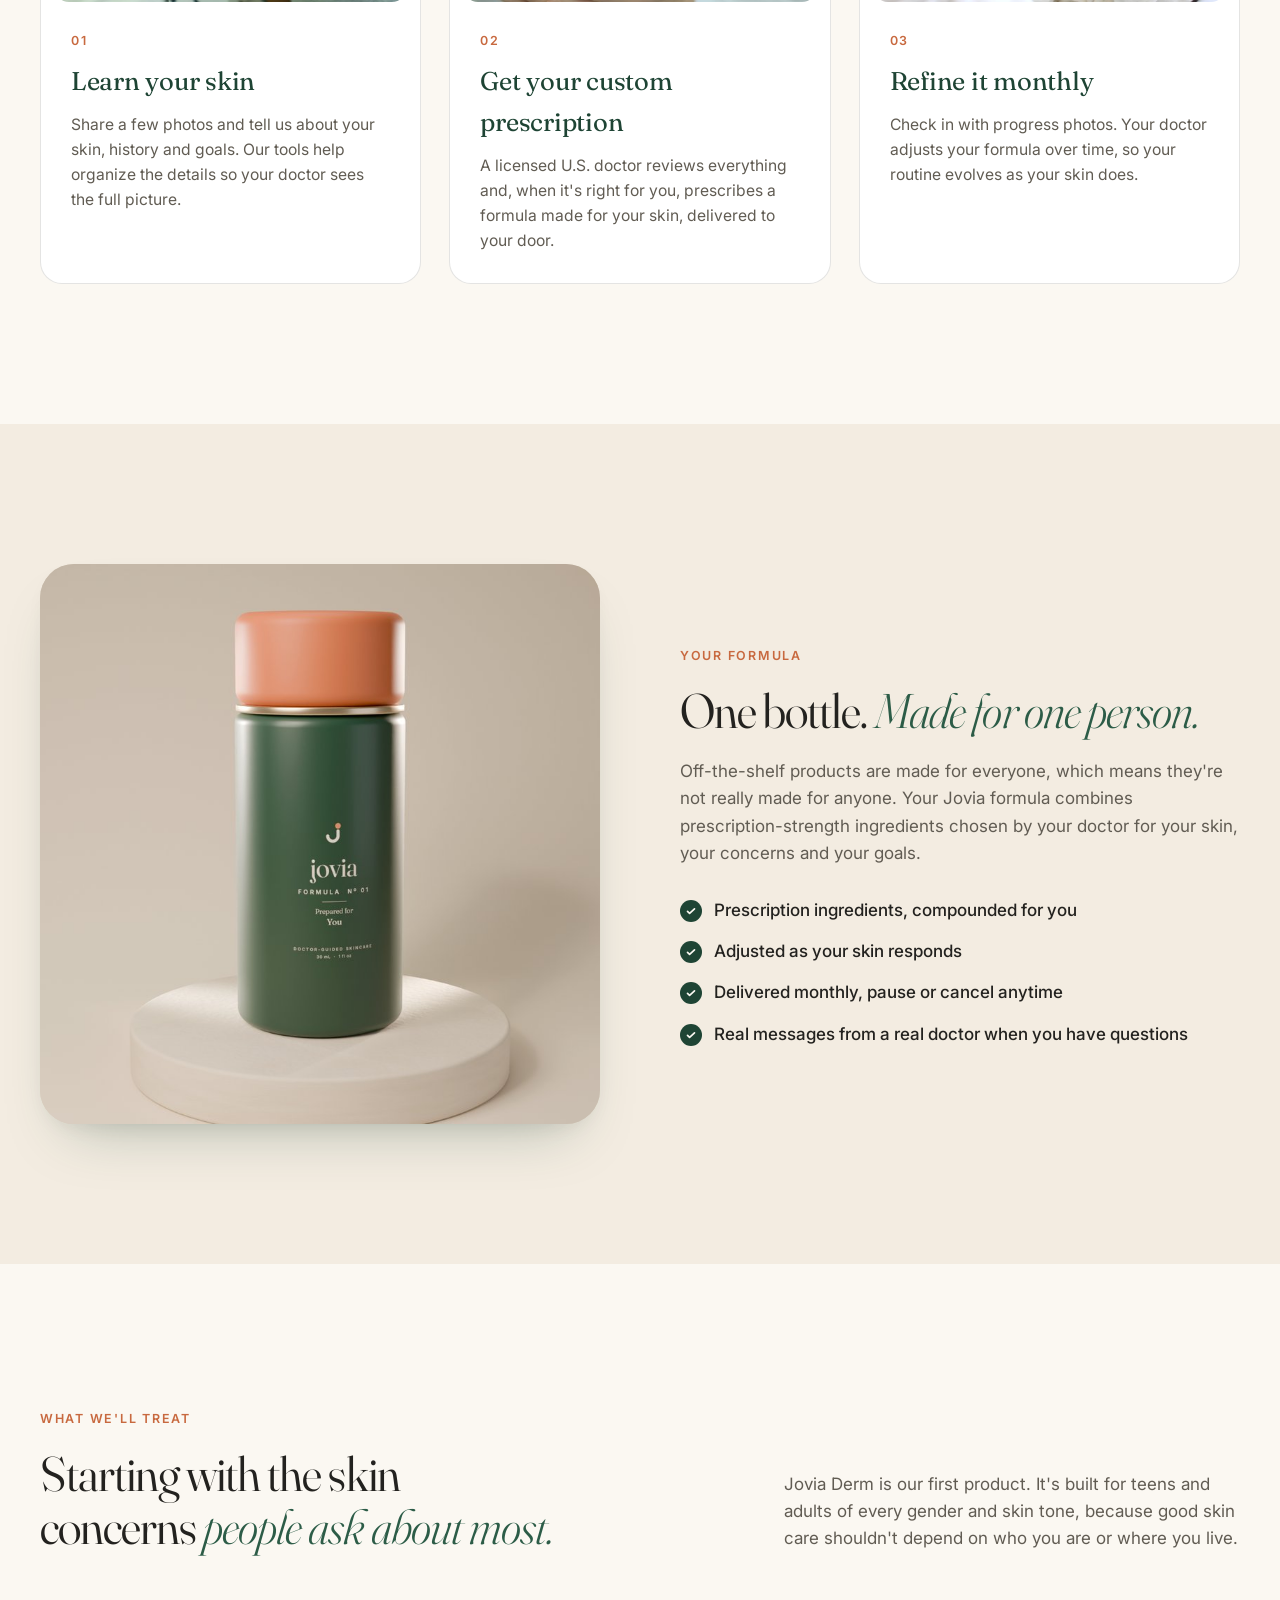
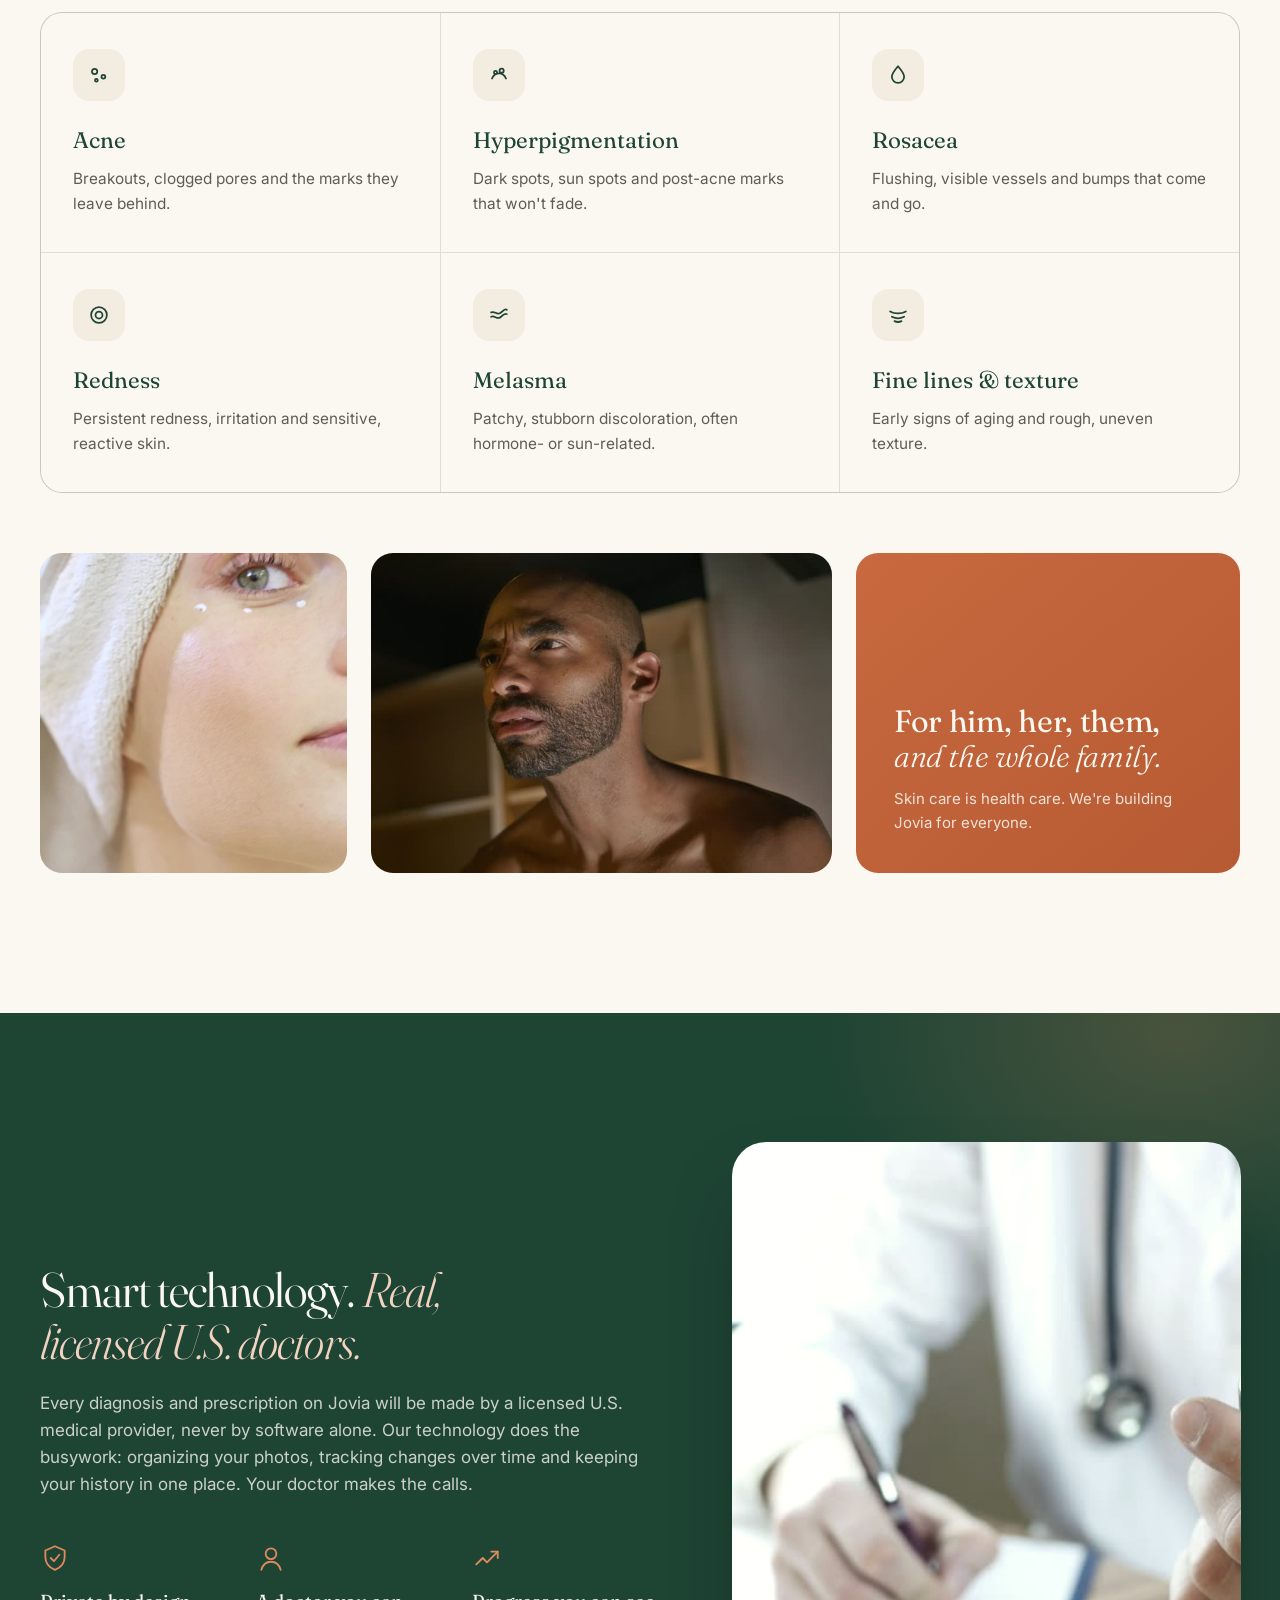
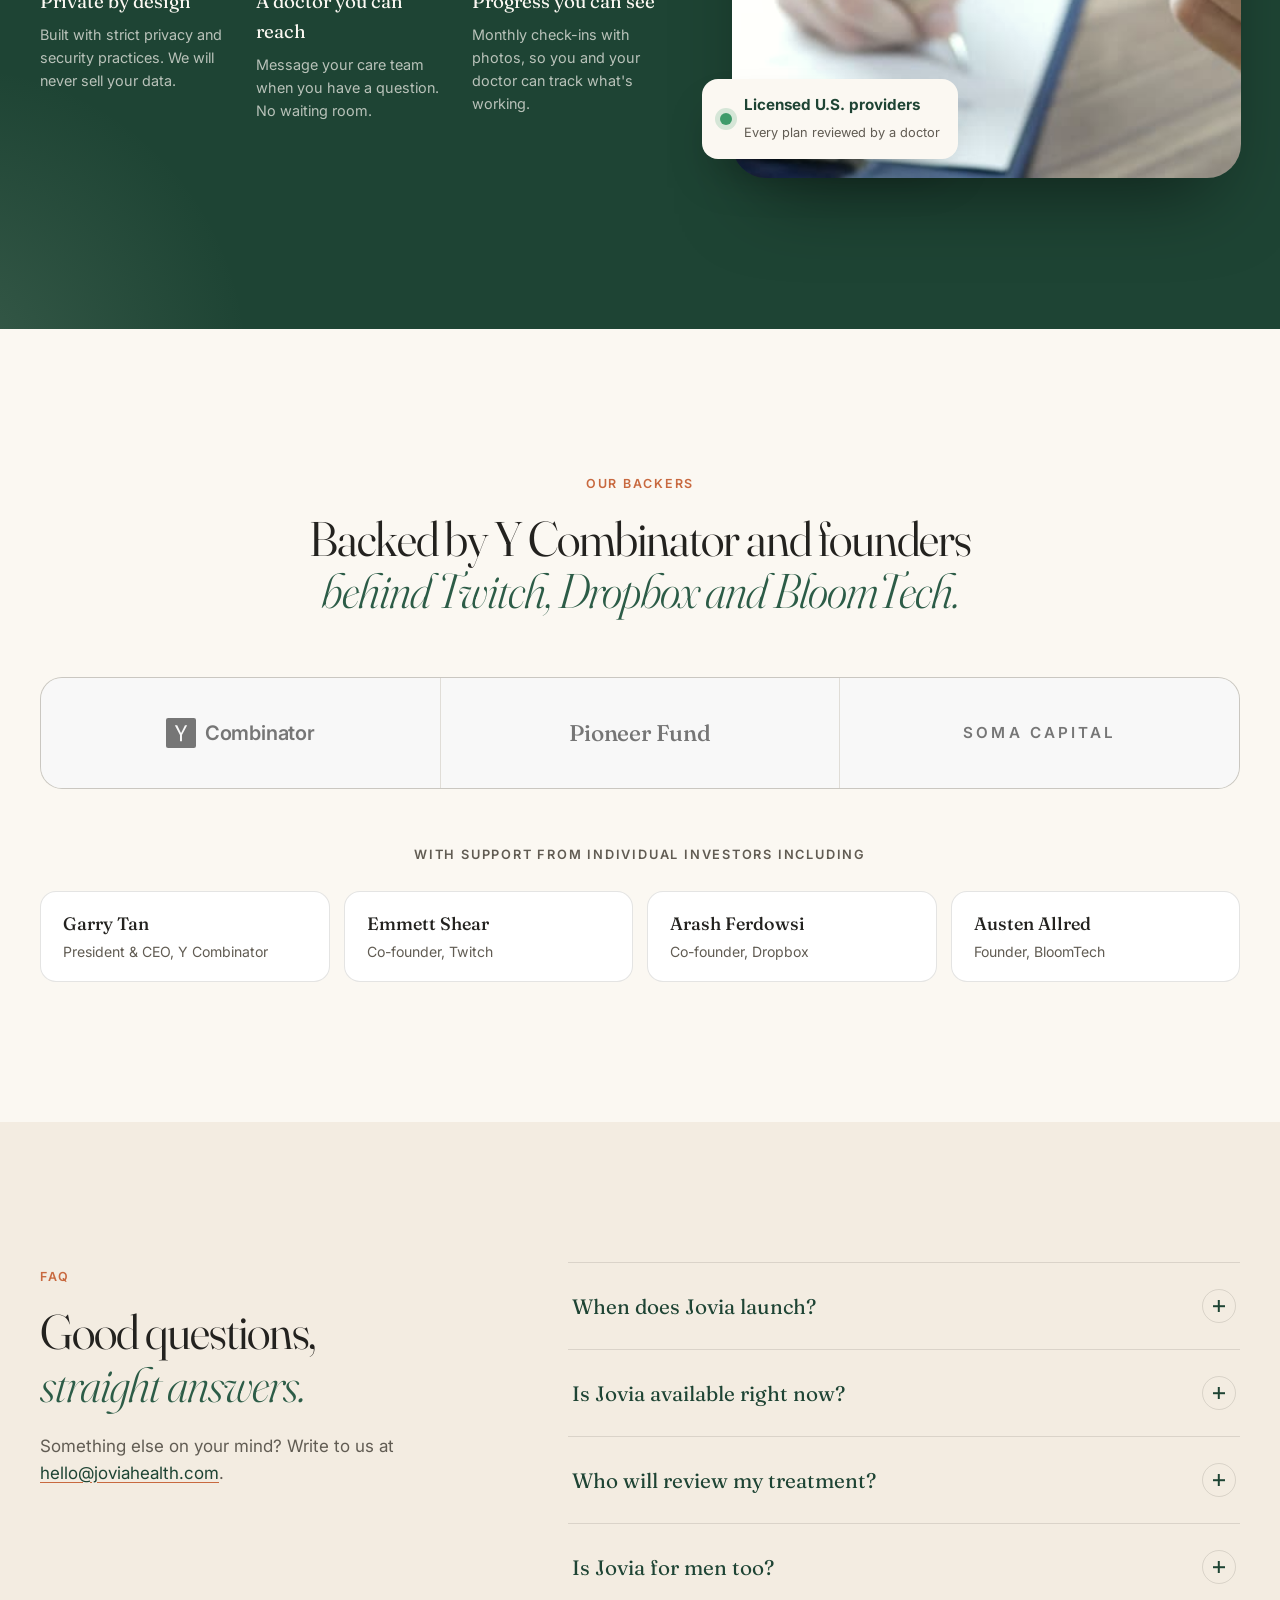
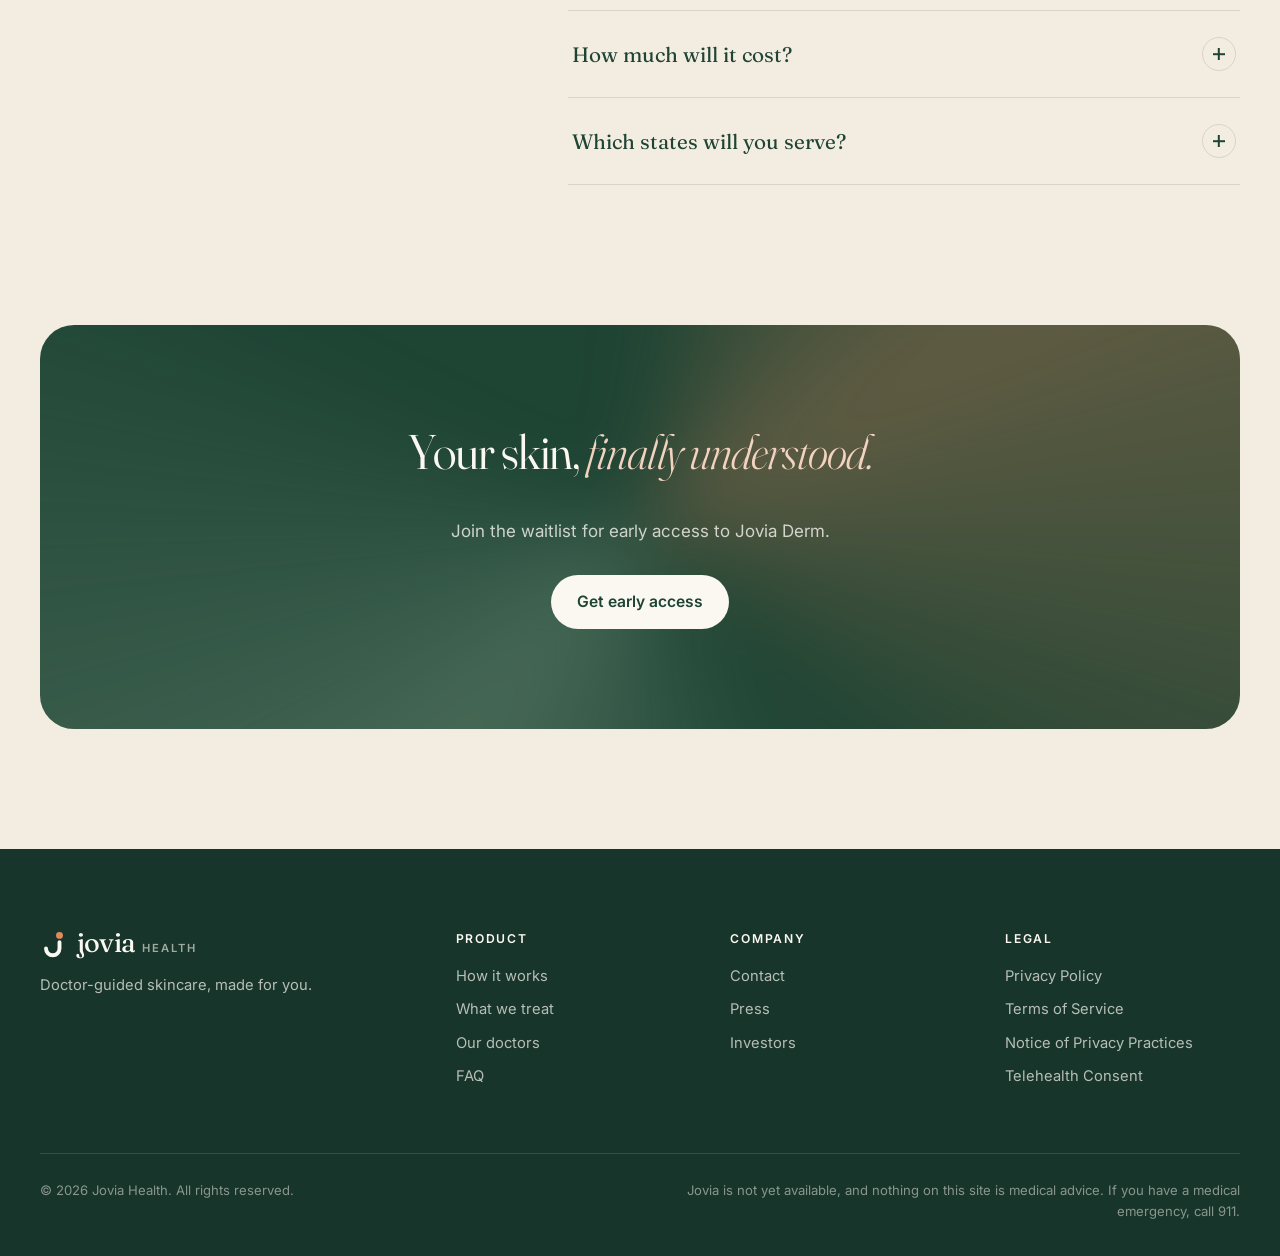
==== commit a7f36f7a: "Investors: show only the most notable backers" ====
--- a/index.html
+++ b/index.html
@@ -245,24 +245,13 @@
         </li>
         <li class="logo logo--serif">Pioneer Fund</li>
         <li class="logo logo--caps">Soma Capital</li>
-        <li class="logo logo--sans">Liquid&nbsp;<b>2</b>&nbsp;Ventures</li>
-        <li class="logo logo--light">Fundamental <b>Ventures</b></li>
-        <li class="logo logo--caps logo--wide">Remus Capital</li>
-        <li class="logo logo--serif logo--italic">South Quad</li>
-        <li class="logo logo--sans"><b>SV</b>&nbsp;Tech Ventures</li>
-        <li class="logo logo--caps">Fairchild Fund</li>
       </ul>
       <p class="angels__label reveal">With support from individual investors including</p>
       <ul class="angels" aria-label="Individual investors">
         <li class="angel reveal" data-delay="1"><b>Garry Tan</b><span>President &amp; CEO, Y Combinator</span></li>
         <li class="angel reveal" data-delay="2"><b>Emmett Shear</b><span>Co-founder, Twitch</span></li>
         <li class="angel reveal" data-delay="3"><b>Arash Ferdowsi</b><span>Co-founder, Dropbox</span></li>
-        <li class="angel reveal" data-delay="1"><b>Austen Allred</b><span>Founder, BloomTech</span></li>
-        <li class="angel reveal" data-delay="2"><b>Samvit Ramadurgam</b><span>Founder, Forge</span></li>
-        <li class="angel reveal" data-delay="3"><b>Jennifer Campbell</b><span>Angel investor</span></li>
-        <li class="angel reveal" data-delay="1"><b>Marc Bhargava</b><span>Angel investor</span></li>
-        <li class="angel reveal" data-delay="2"><b>John Melas-Kyriazi</b><span>Angel investor</span></li>
-        <li class="angel reveal" data-delay="3"><b>Alan Rutledge</b><span>Angel investor</span></li>
+        <li class="angel reveal" data-delay="4"><b>Austen Allred</b><span>Founder, BloomTech</span></li>
       </ul>
     </div>
   </section>
--- a/styles.css
+++ b/styles.css
@@ -197,7 +197,7 @@
 .logo--sans b{font-weight:800}
 .logo--light{font-weight:300;letter-spacing:-.01em}.logo--light b{font-weight:600;margin-left:.25em}
 .angels__label{text-align:center;margin:56px 0 26px;font-size:.8rem;letter-spacing:.14em;text-transform:uppercase;color:var(--muted);font-weight:600}
-.angels{display:grid;grid-template-columns:repeat(3,1fr);gap:14px}
+.angels{display:grid;grid-template-columns:repeat(4,1fr);gap:14px}
 .angel{display:flex;flex-direction:column;gap:2px;padding:18px 22px;border:1px solid var(--line);border-radius:16px;background:#fff;transition:transform .4s var(--ease),border-color .4s}
 .angel:hover{transform:translateY(-3px);border-color:rgba(200,105,63,.4)}
 .angel b{font-family:var(--serif);font-weight:500;font-size:1.12rem;color:var(--ink)}
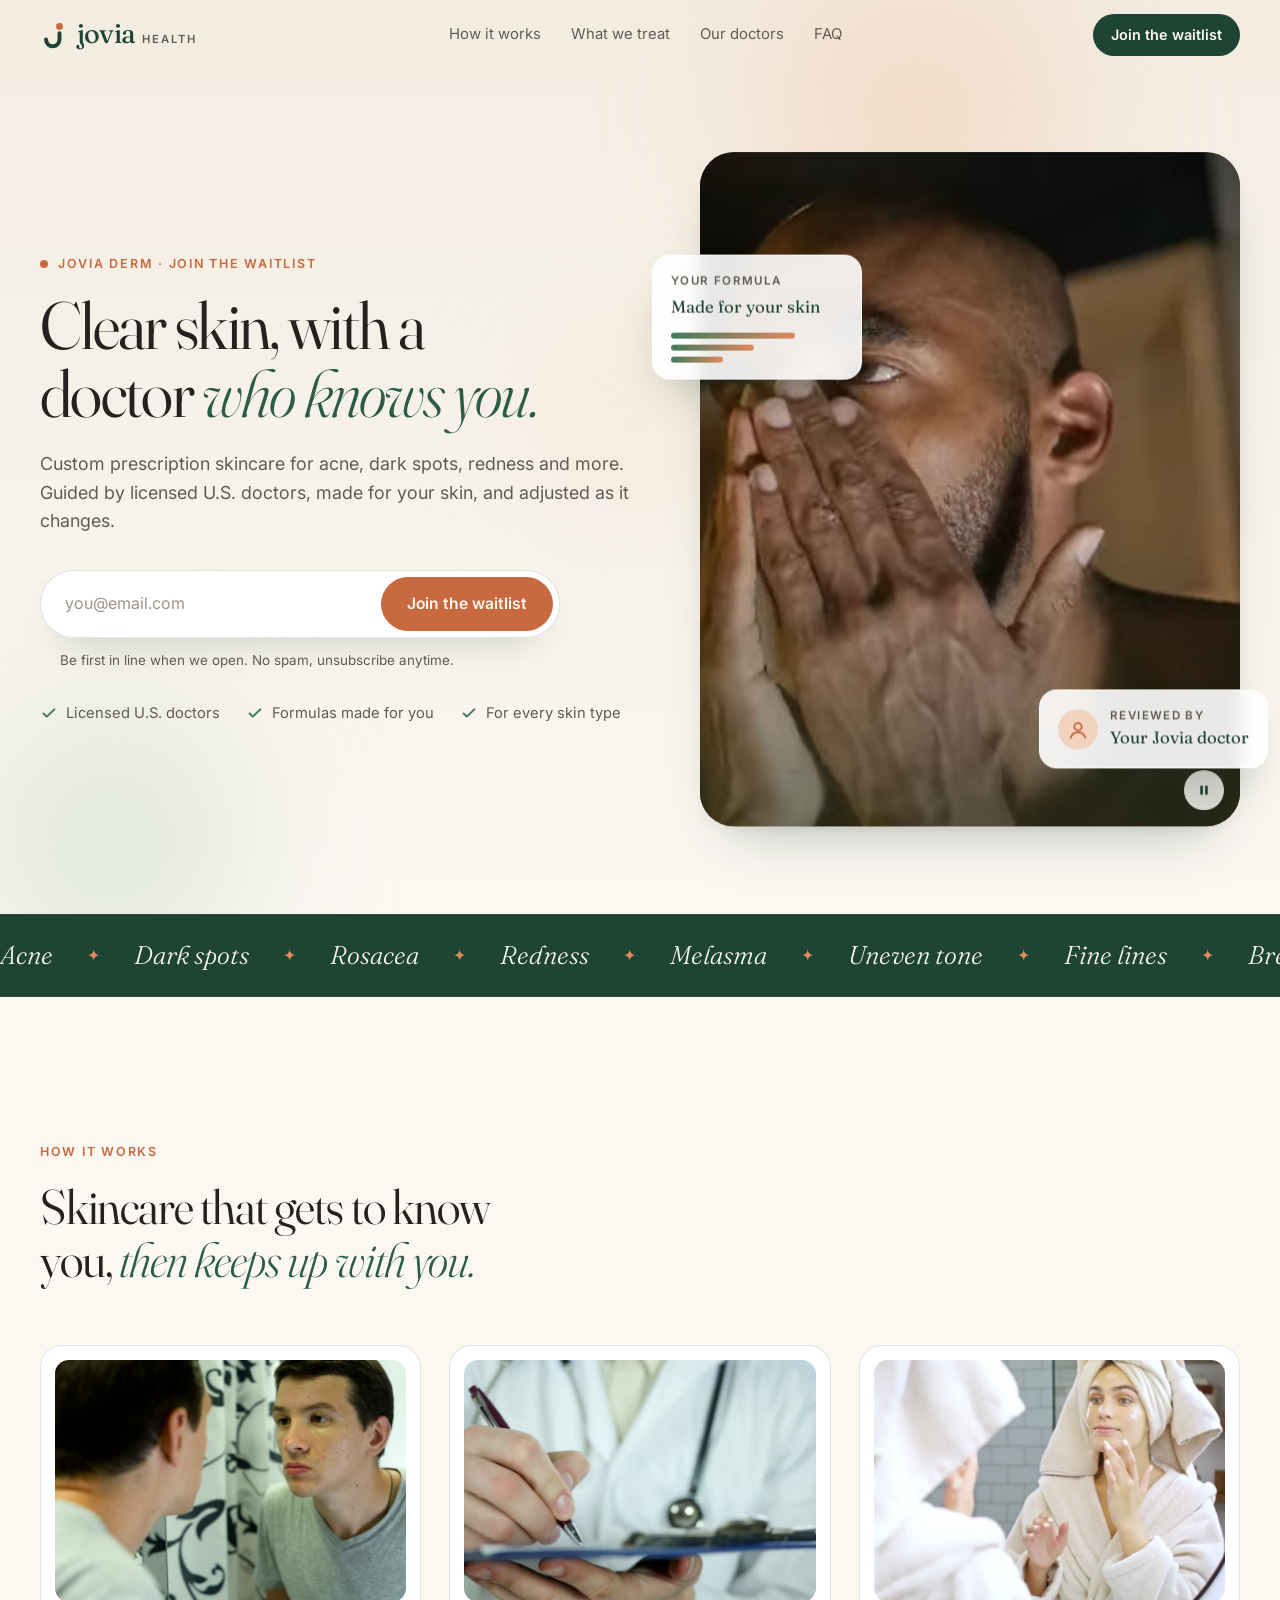
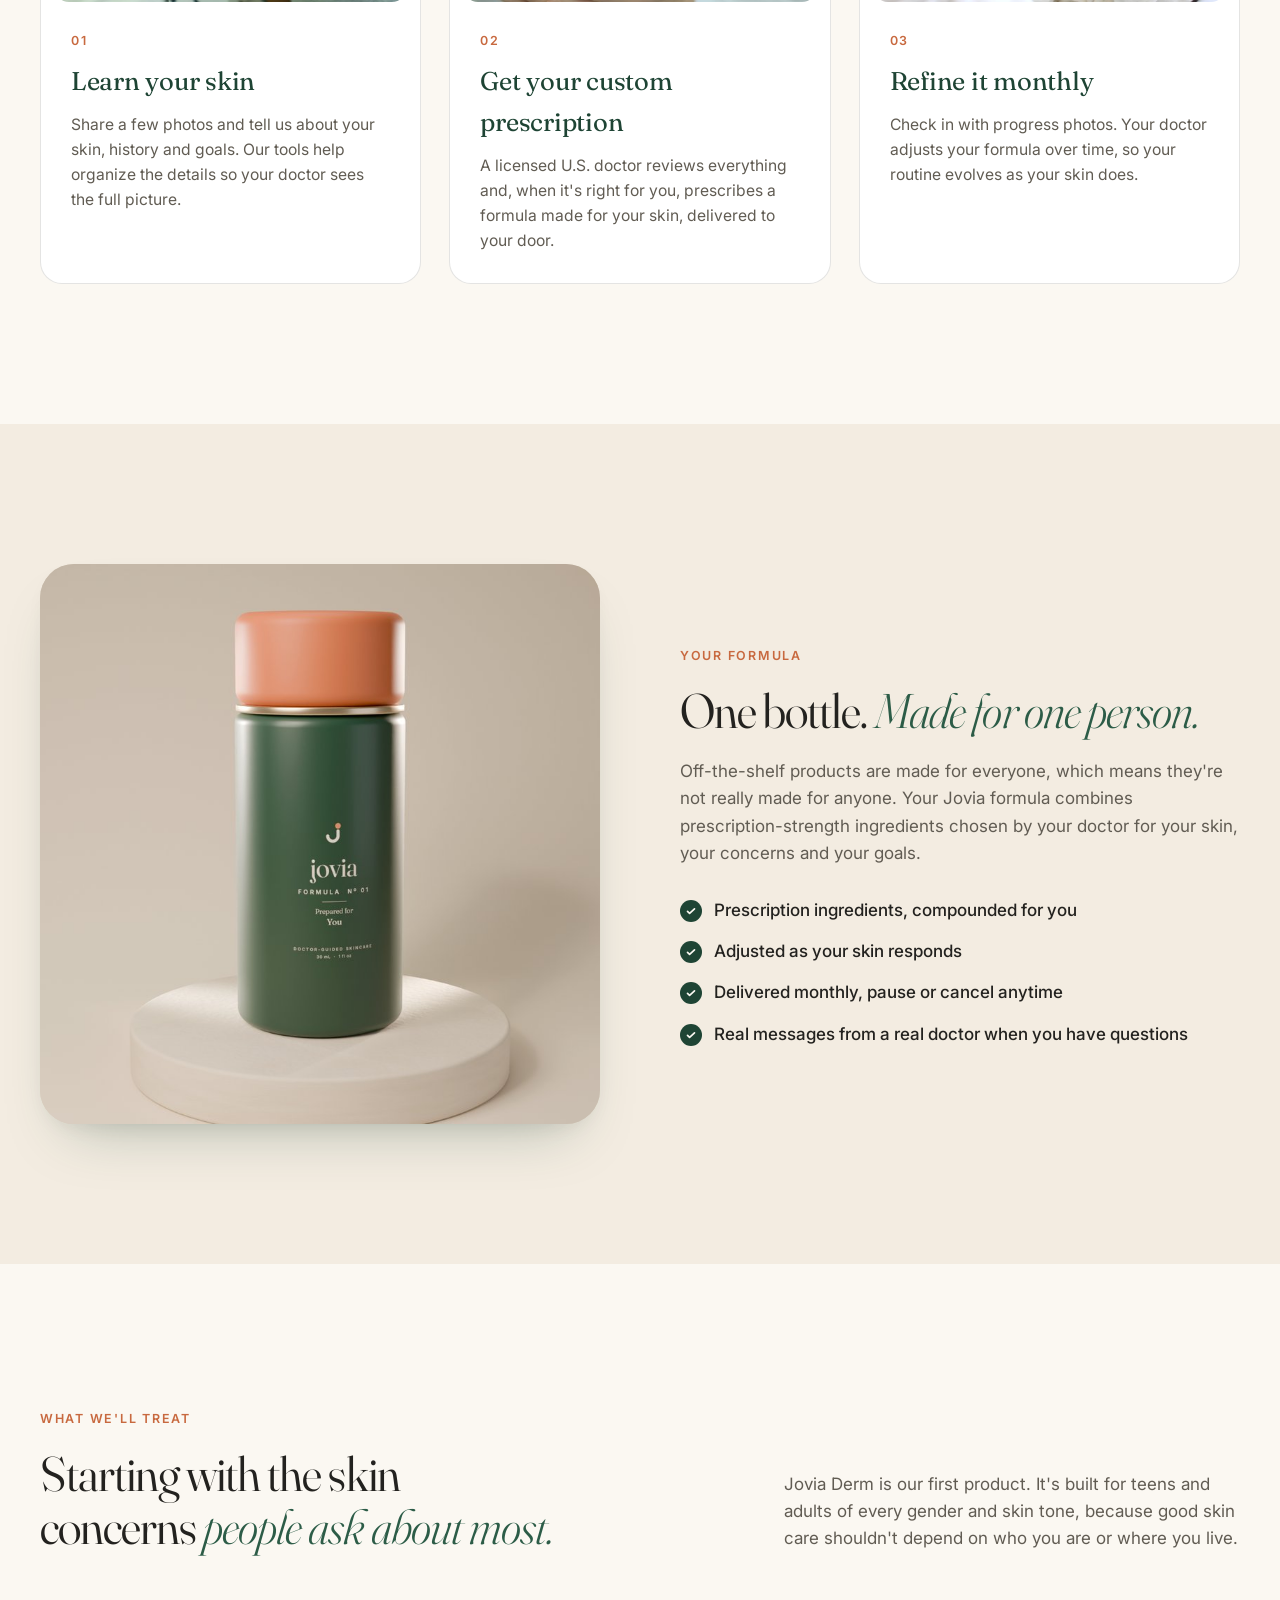
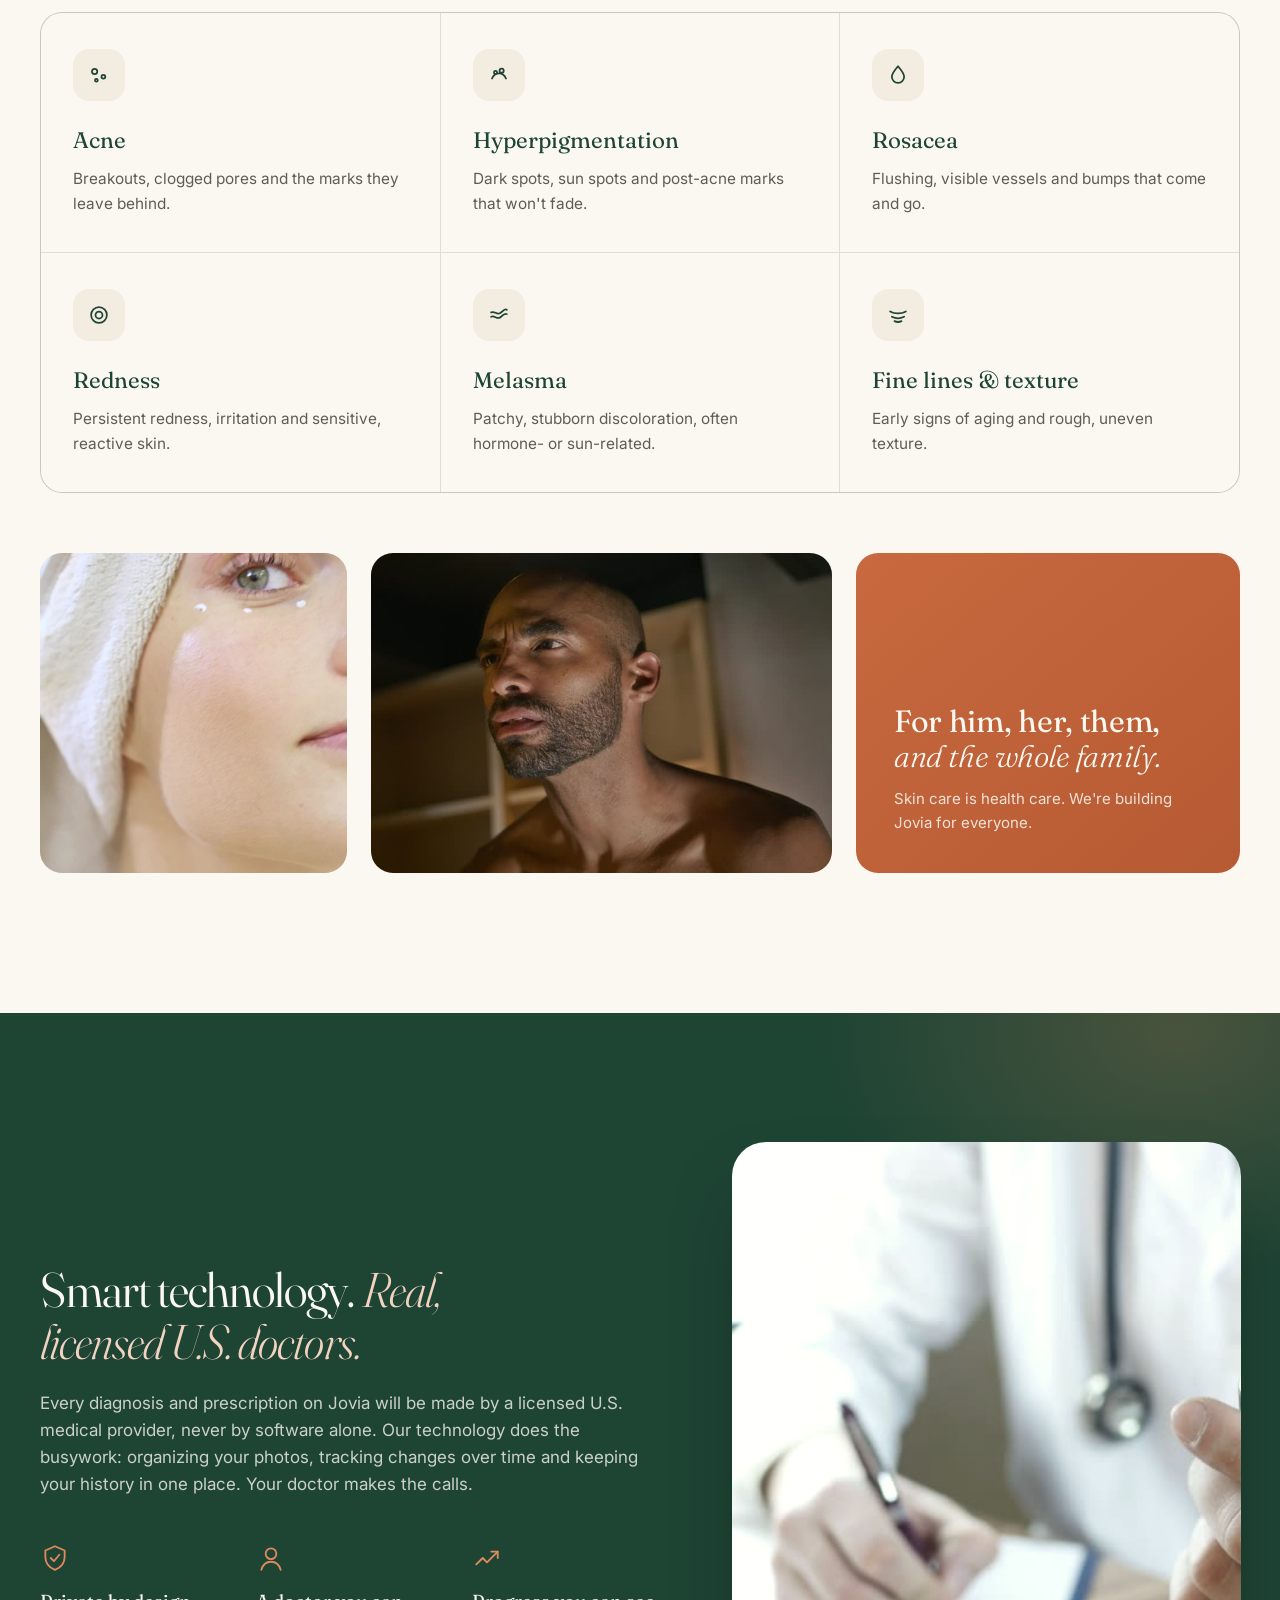
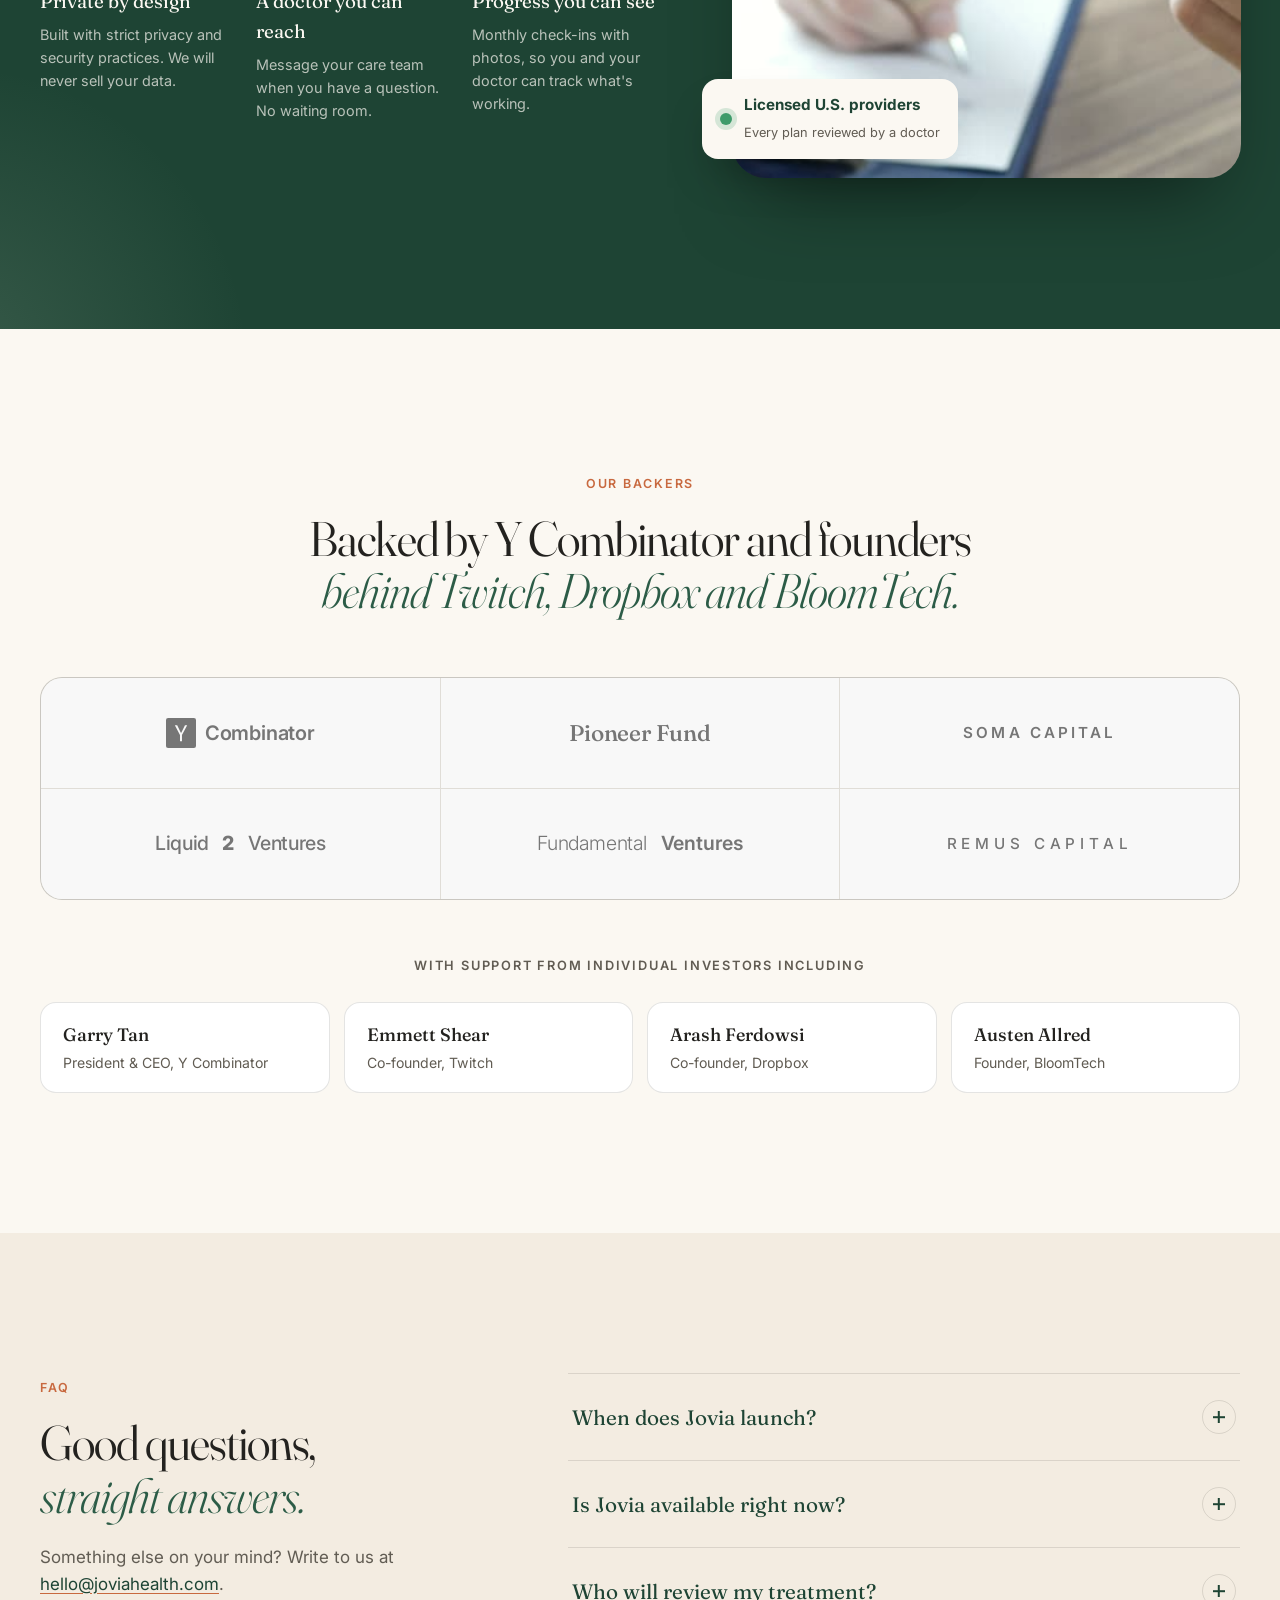
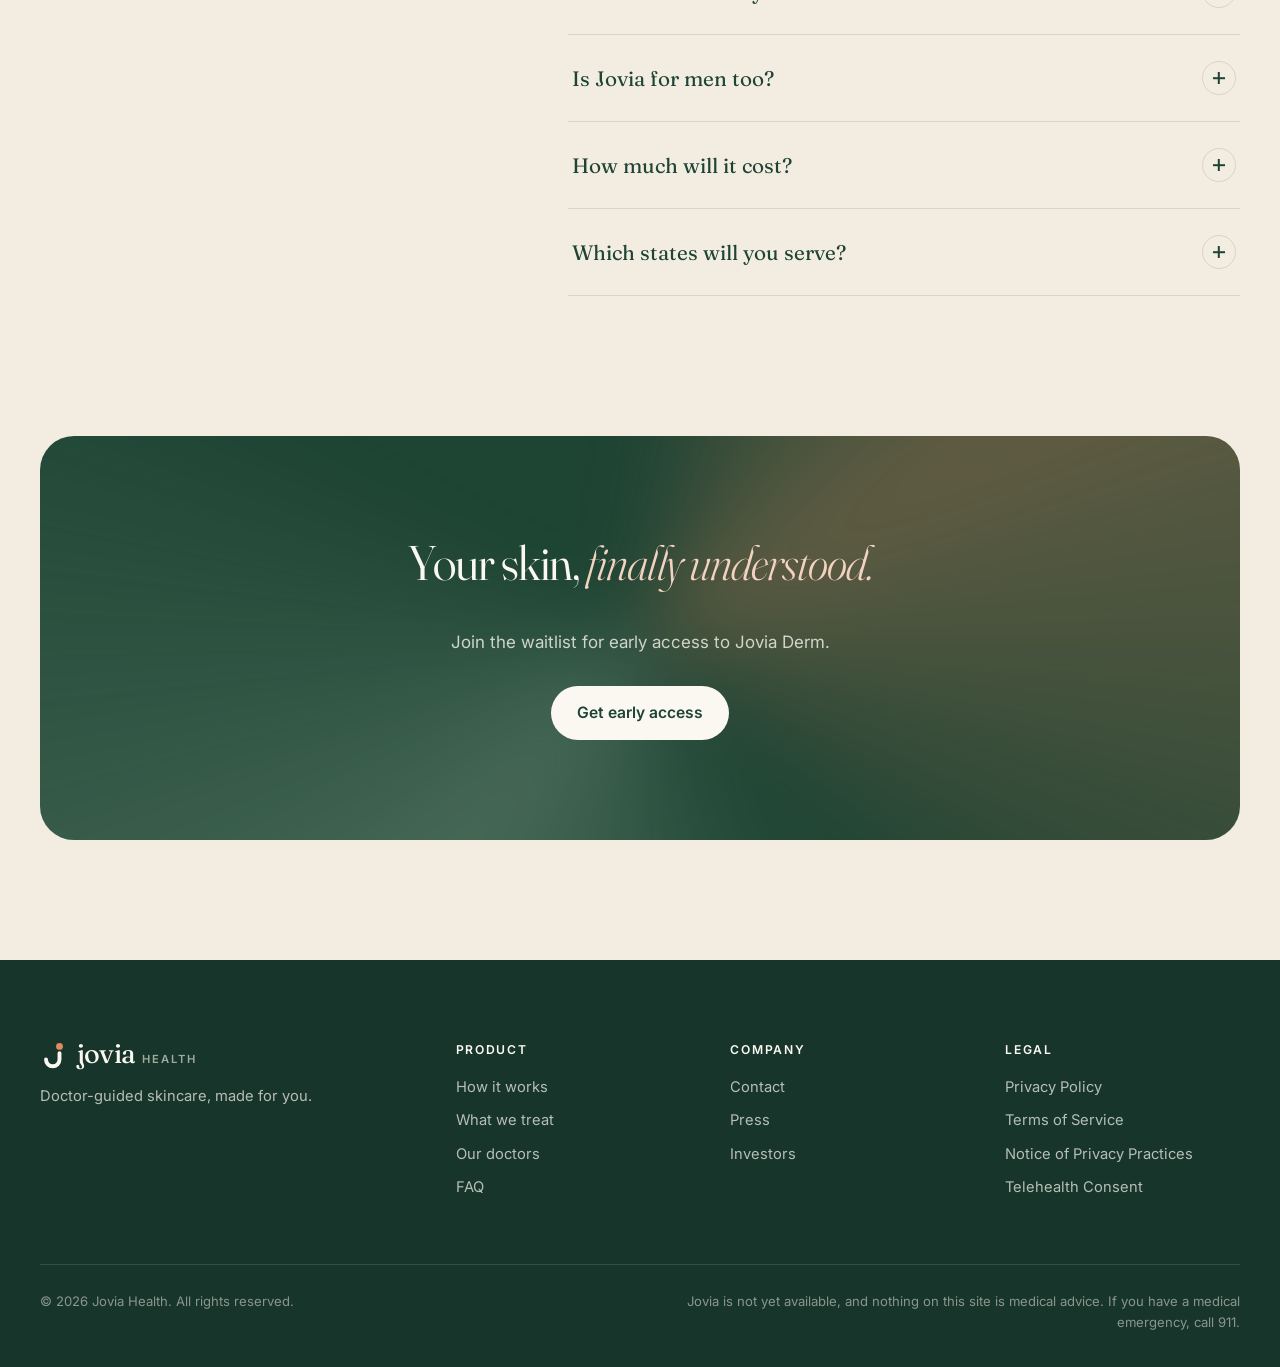
==== commit 406ee31e: "Investors: show 6 funds" ====
--- a/index.html
+++ b/index.html
@@ -245,6 +245,9 @@
         </li>
         <li class="logo logo--serif">Pioneer Fund</li>
         <li class="logo logo--caps">Soma Capital</li>
+        <li class="logo logo--sans">Liquid&nbsp;<b>2</b>&nbsp;Ventures</li>
+        <li class="logo logo--light">Fundamental <b>Ventures</b></li>
+        <li class="logo logo--caps logo--wide">Remus Capital</li>
       </ul>
       <p class="angels__label reveal">With support from individual investors including</p>
       <ul class="angels" aria-label="Individual investors">
--- a/styles.css
+++ b/styles.css
@@ -296,7 +296,7 @@
 .people__item img{position:absolute;inset:0}
 @media (max-width:820px){
   .logo{white-space:normal;padding:16px 12px}
-  .logo:last-child{grid-column:1/-1}
+  .logo:last-child:nth-child(odd){grid-column:1/-1}
 }
 @media (max-width:520px){
   .logo{font-size:.95rem;min-height:76px}
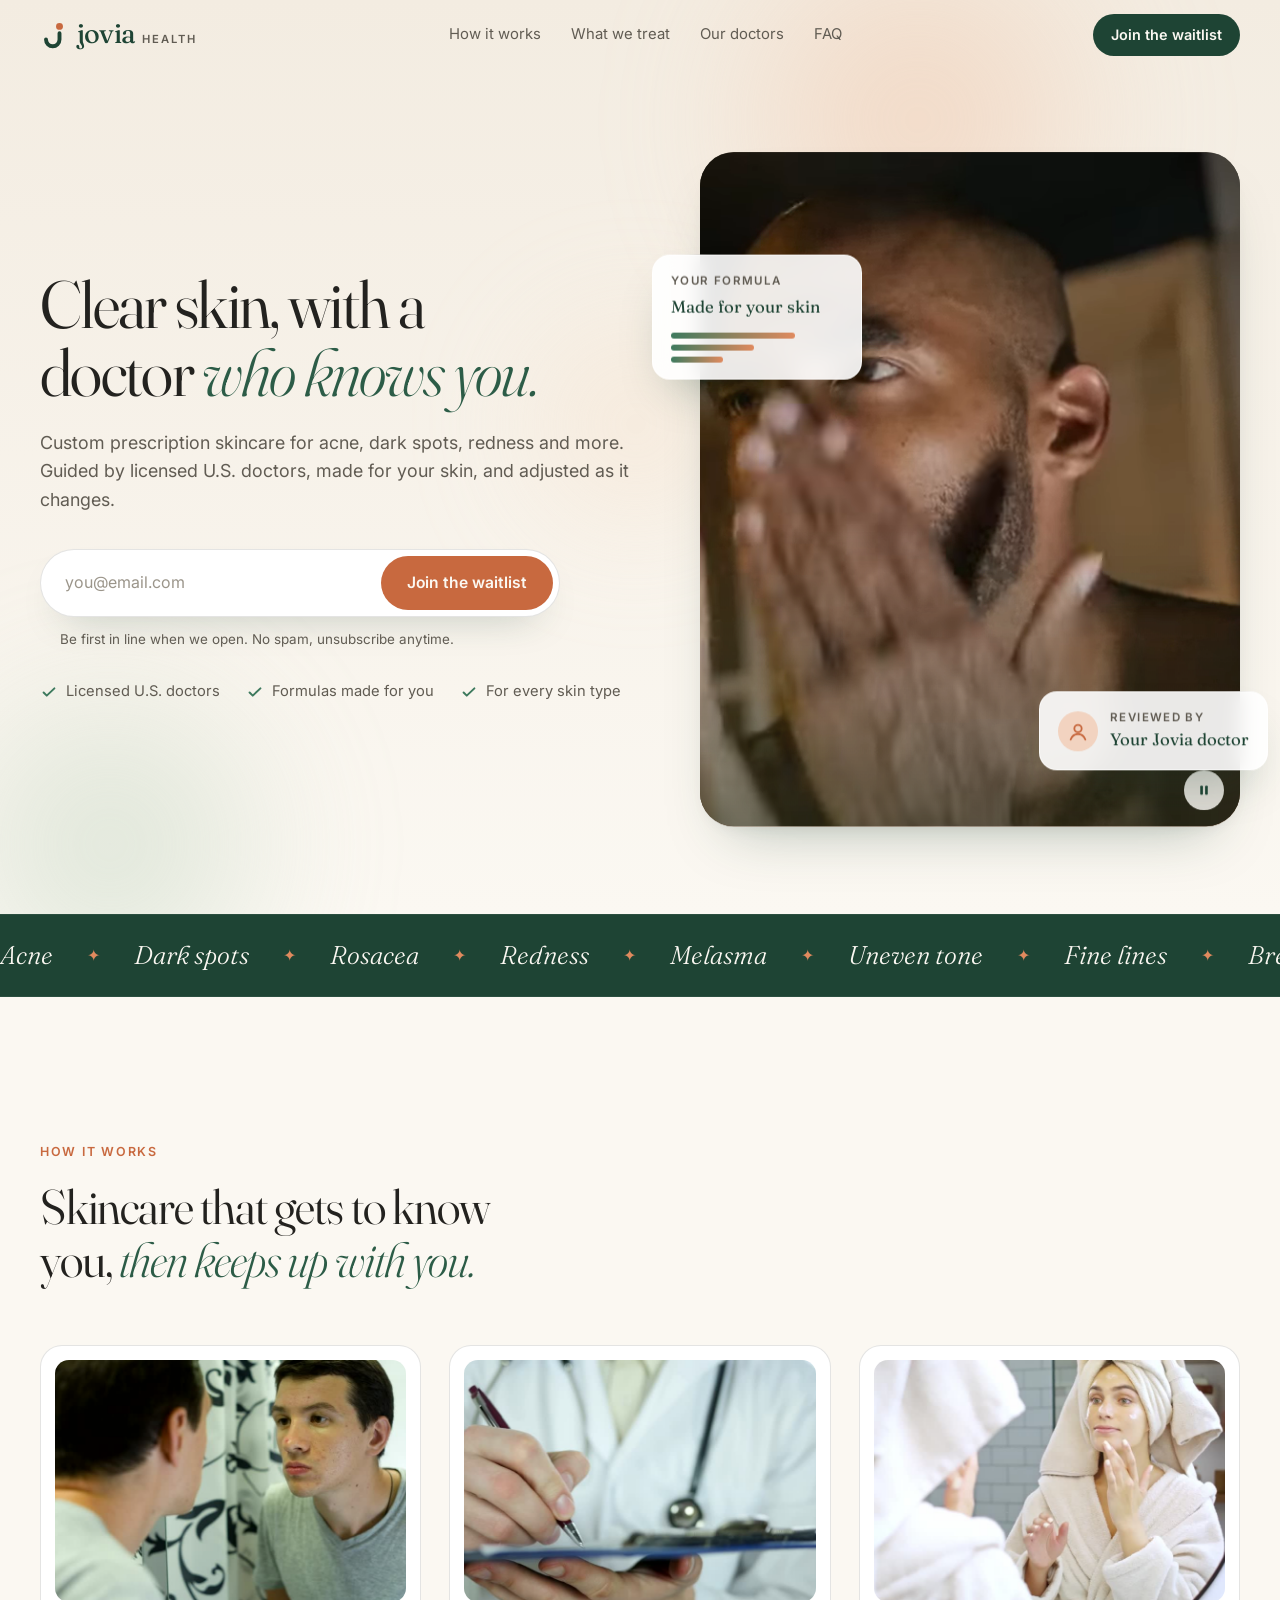
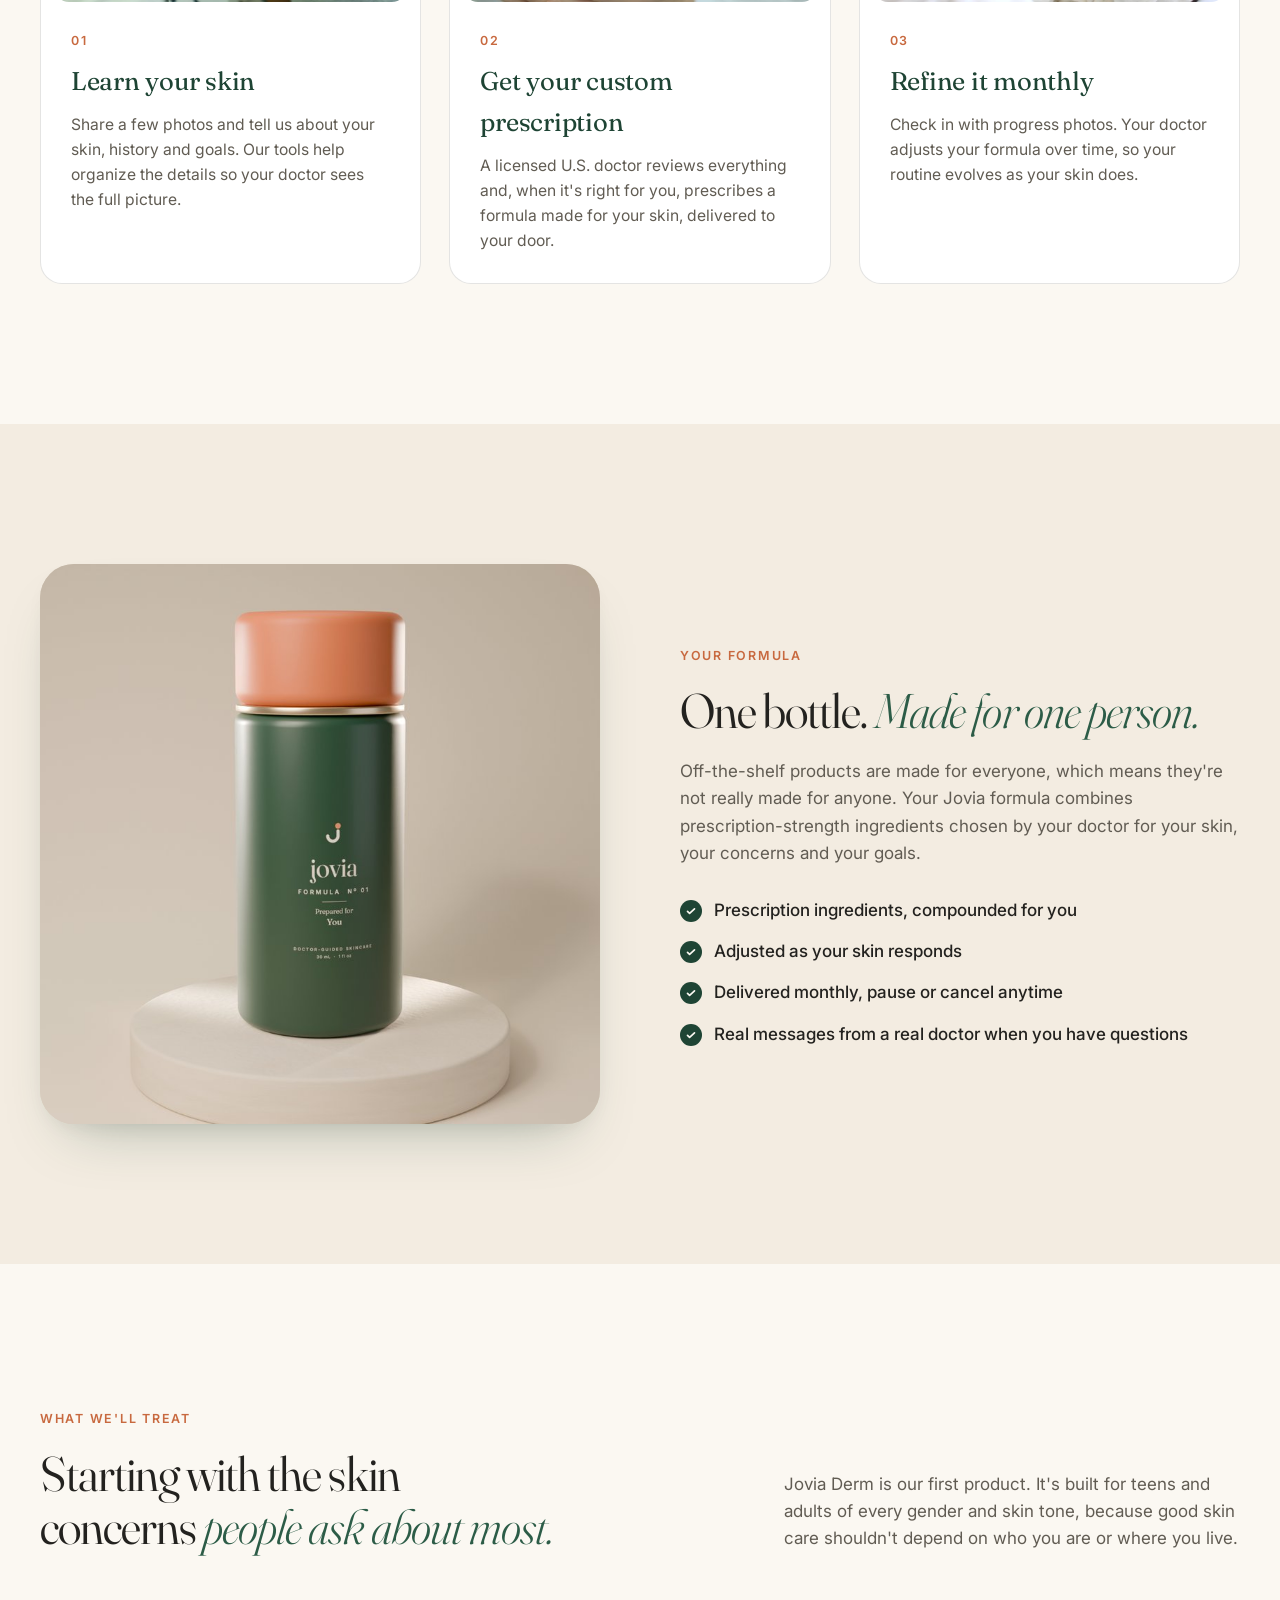
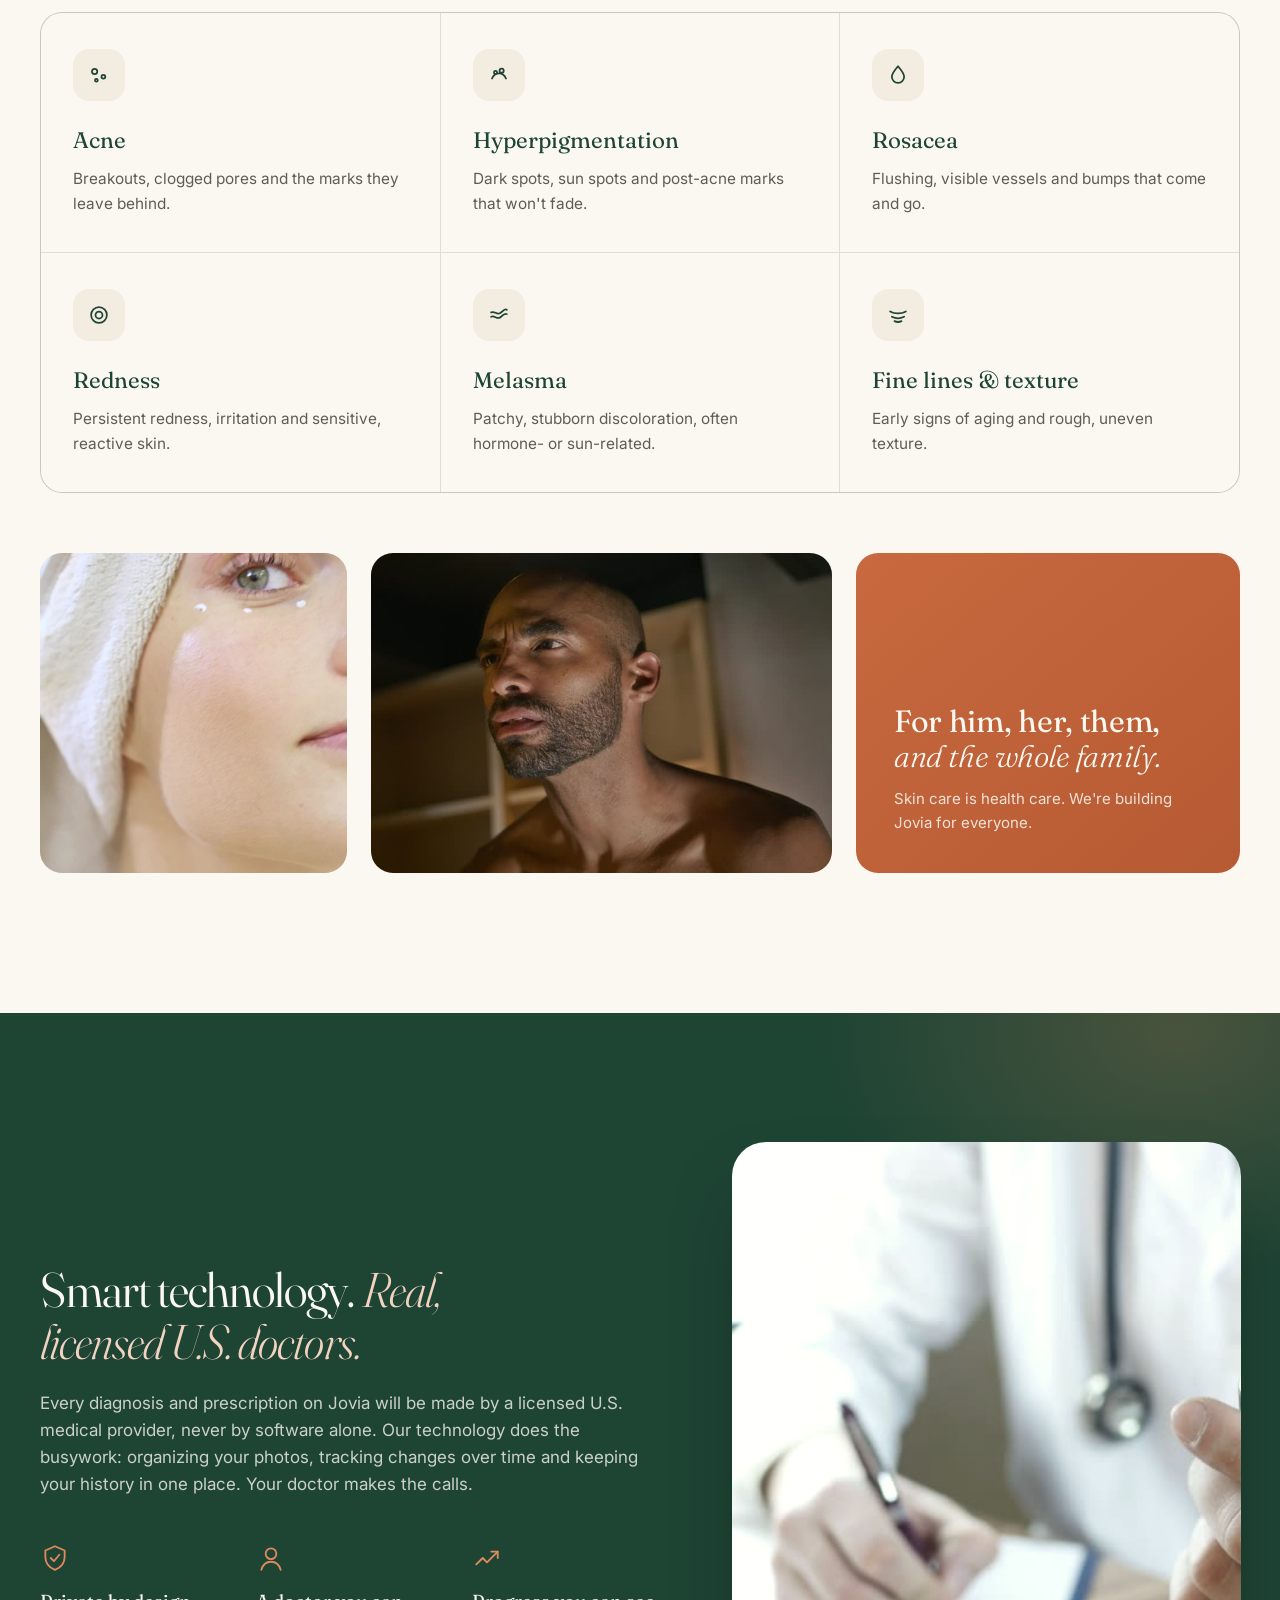
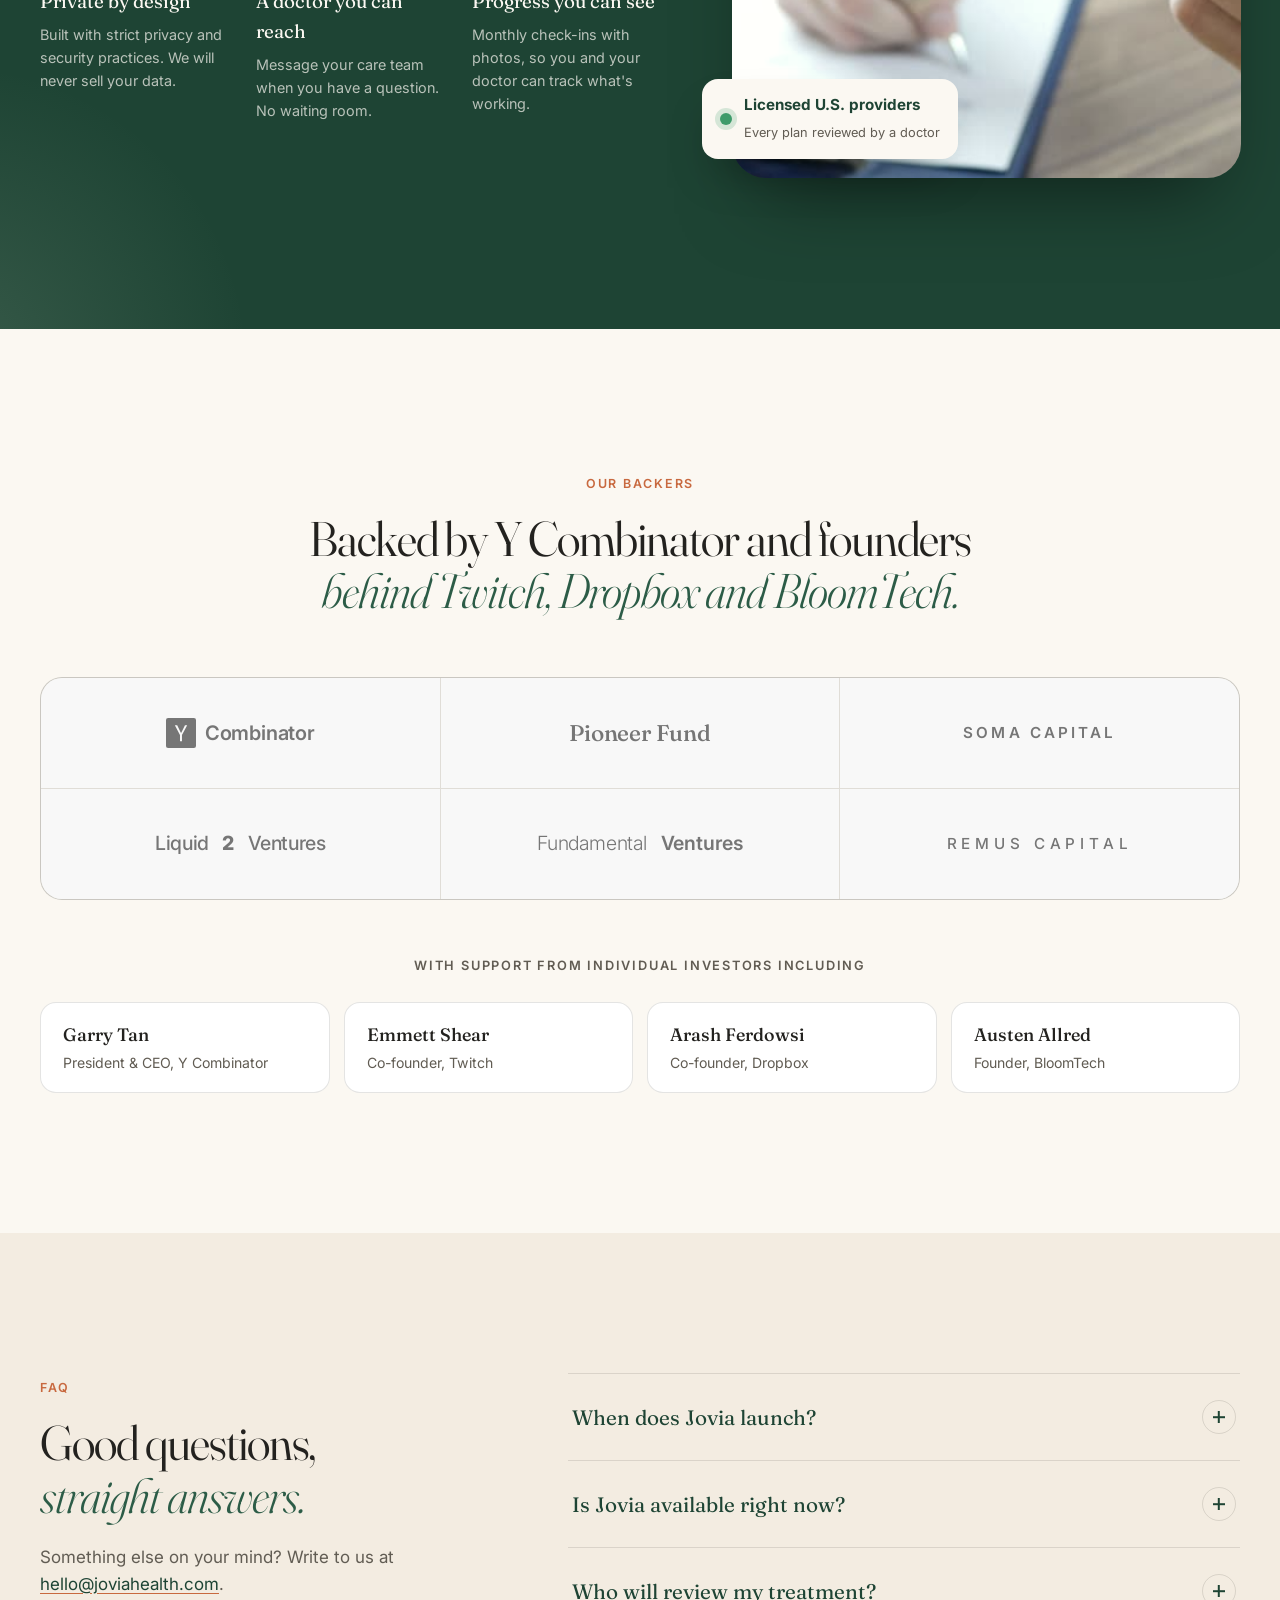
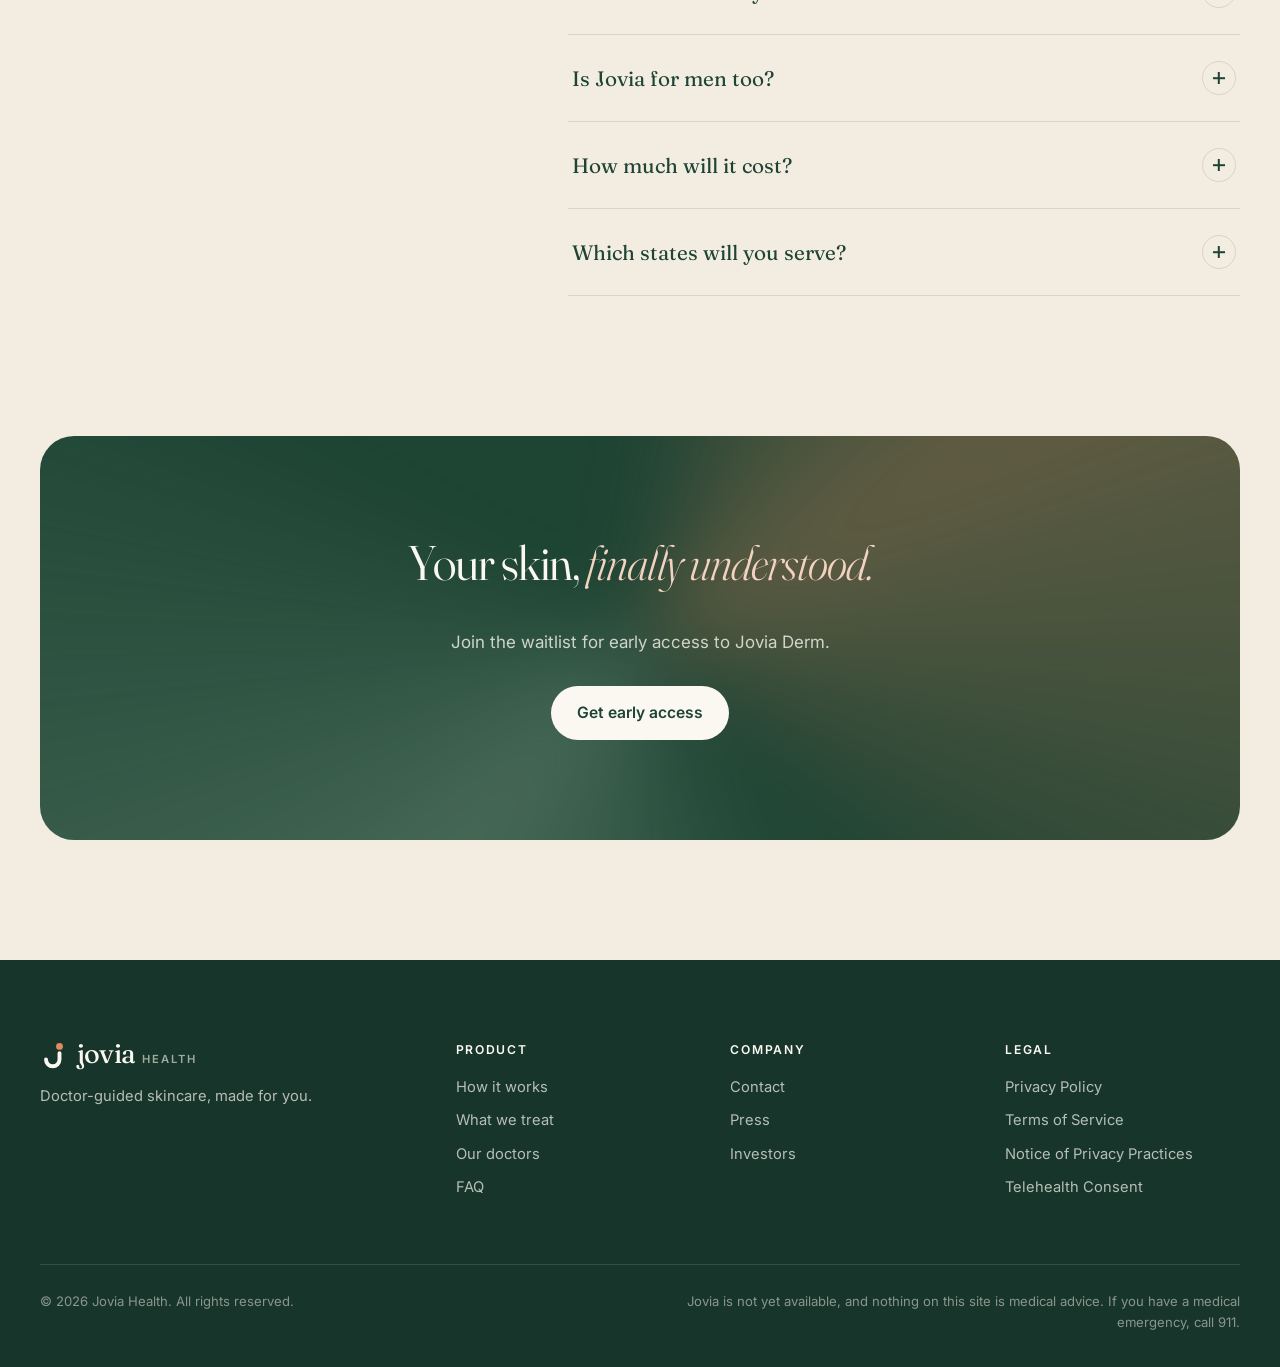
==== commit 43b0d131: "Remove hero eyebrow label" ====
--- a/index.html
+++ b/index.html
@@ -60,7 +60,6 @@
     </div>
     <div class="wrap hero__grid">
       <div class="hero__copy">
-        <p class="eyebrow reveal"><span class="pulse" aria-hidden="true"></span> Jovia Derm · Join the waitlist</p>
         <h1 id="hero-title" class="display reveal" data-delay="1">Clear skin, with a doctor <em>who knows you.</em></h1>
         <p class="lede reveal" data-delay="2">Custom prescription skincare for acne, dark spots, redness and more. Guided by licensed U.S. doctors, made for your skin, and adjusted as it changes.</p>
 
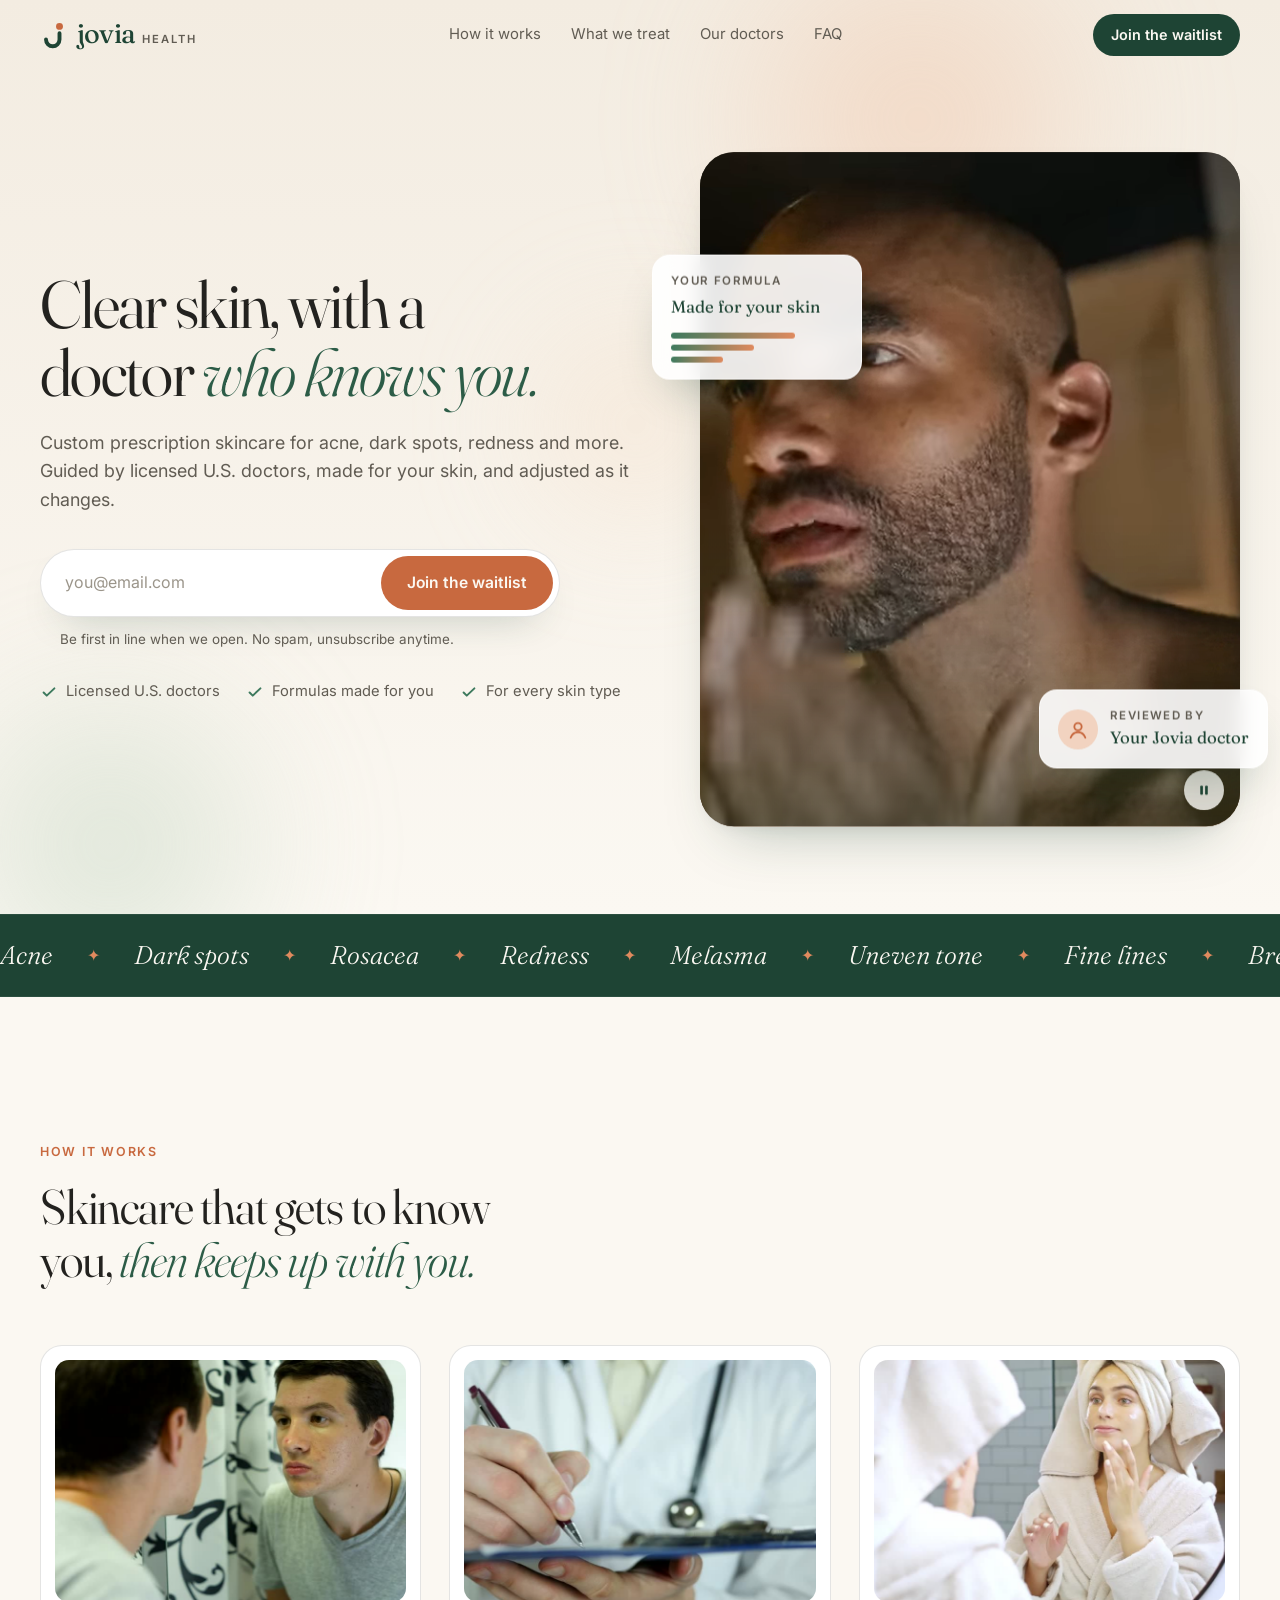
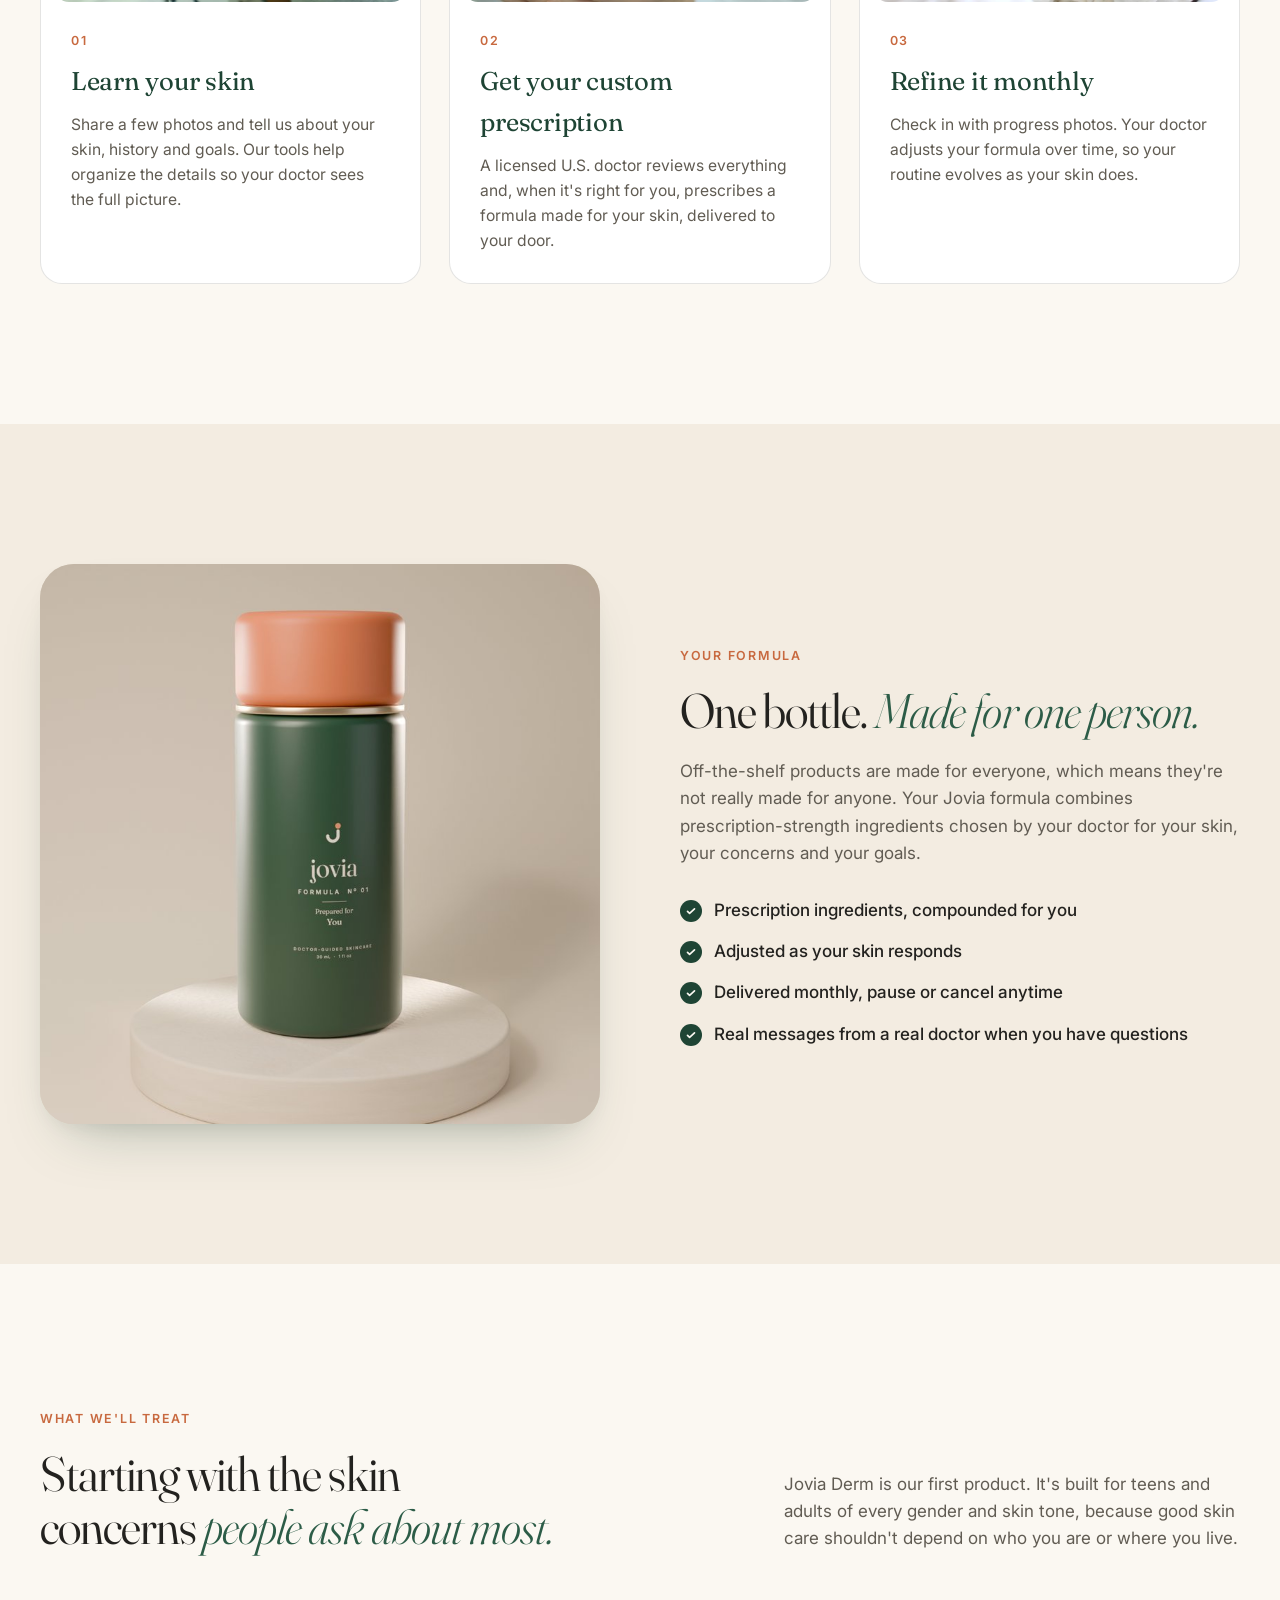
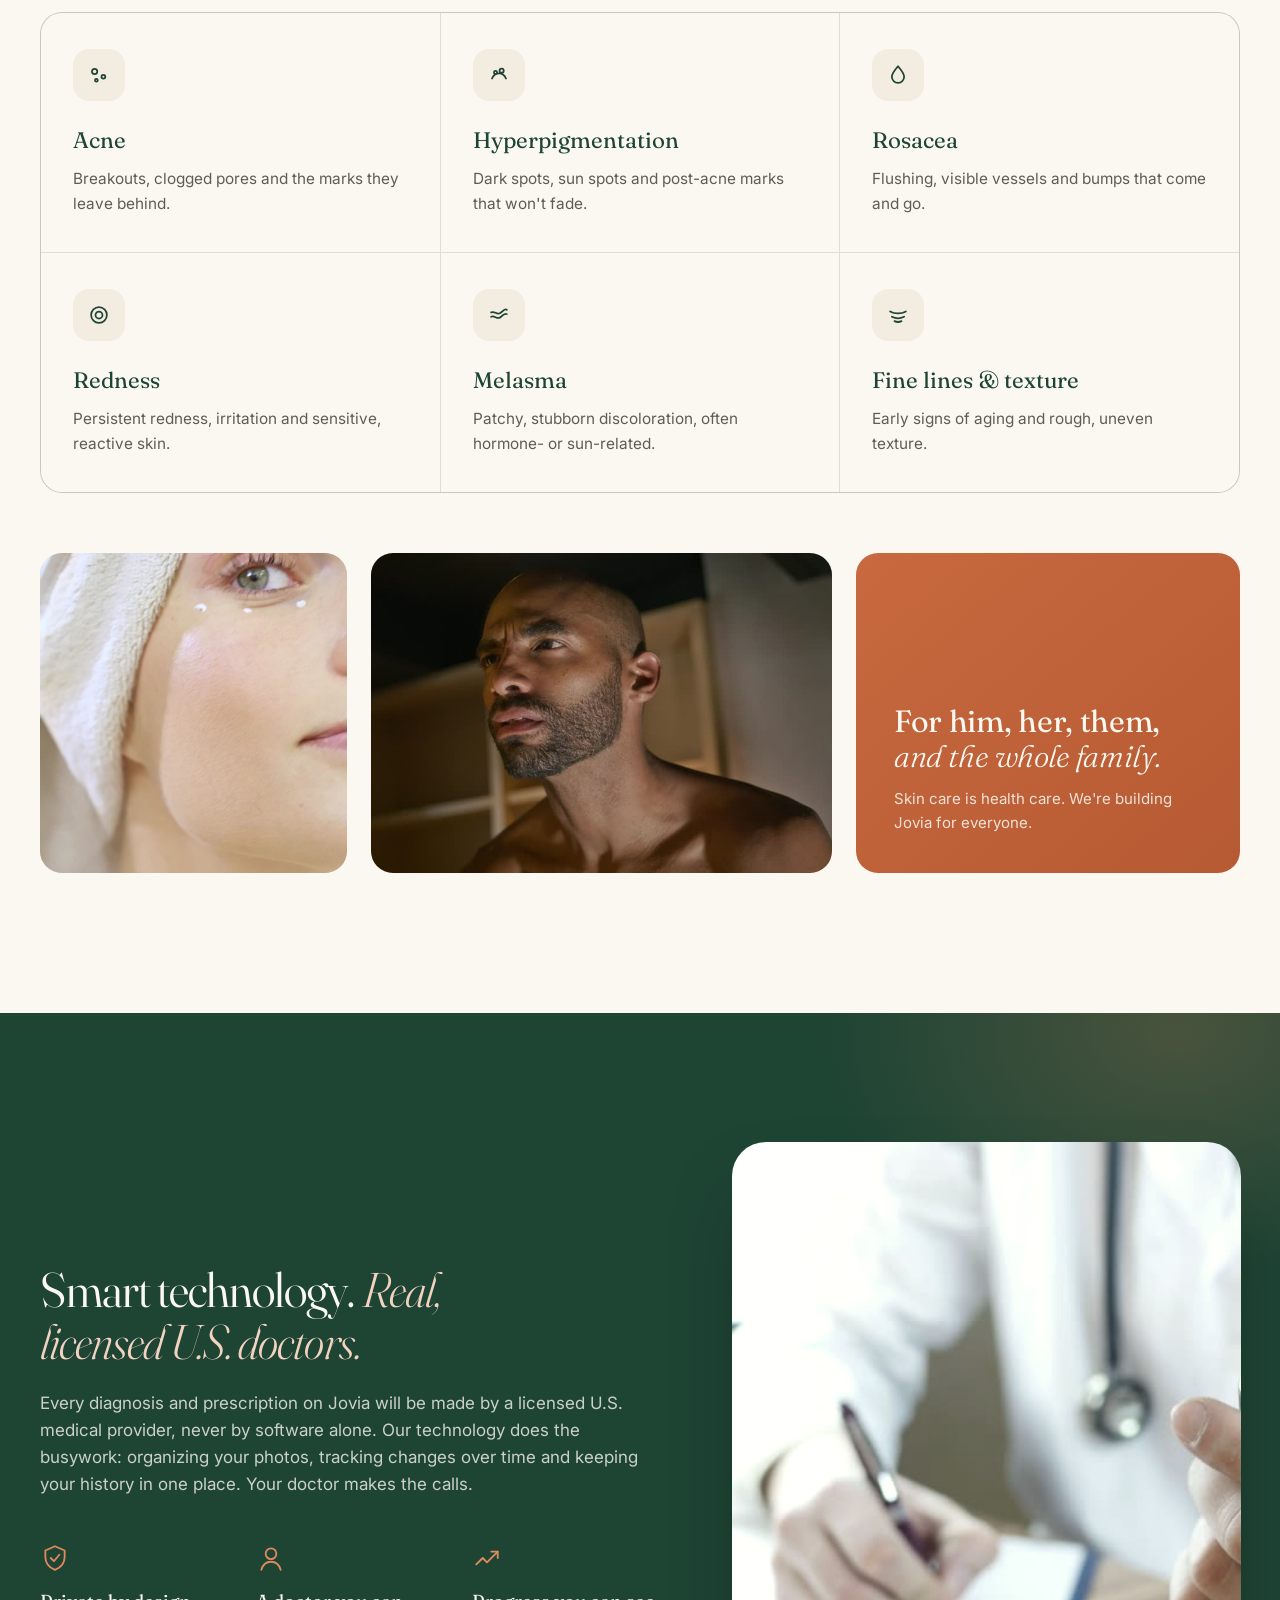
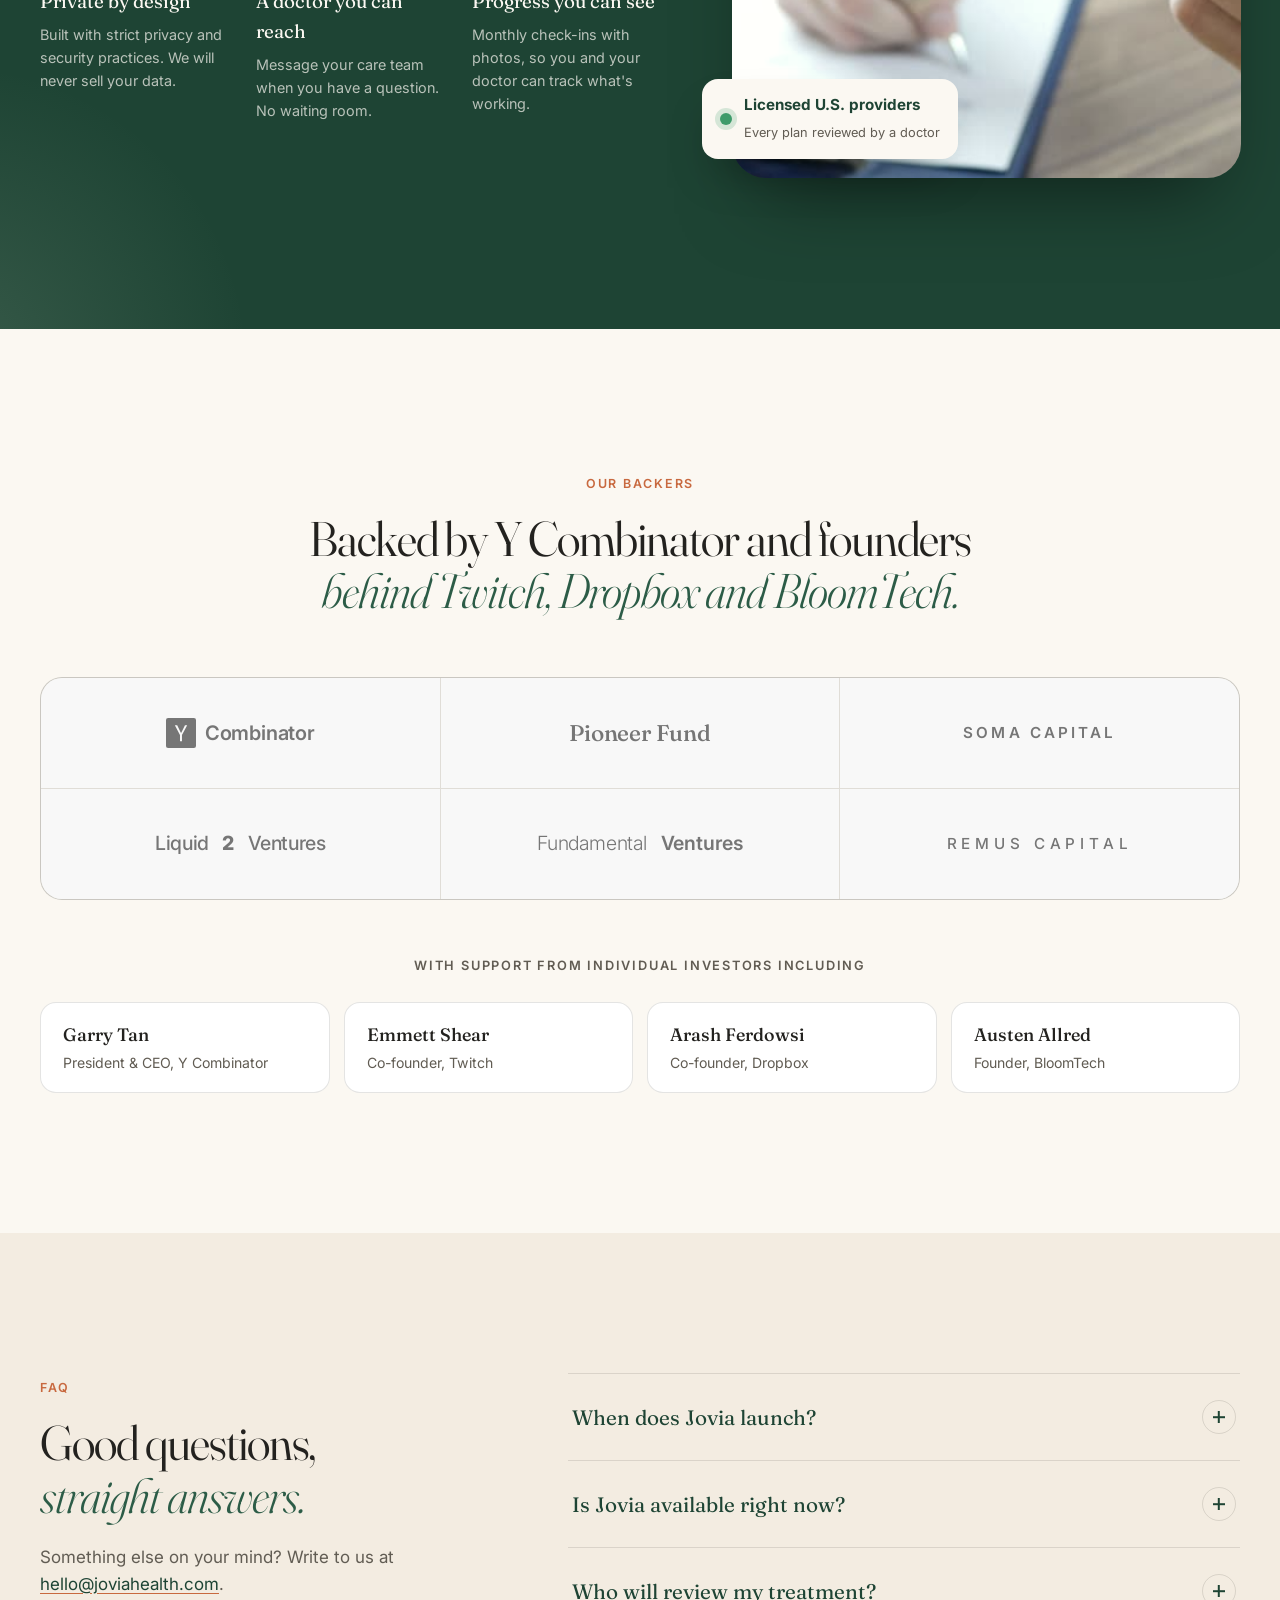
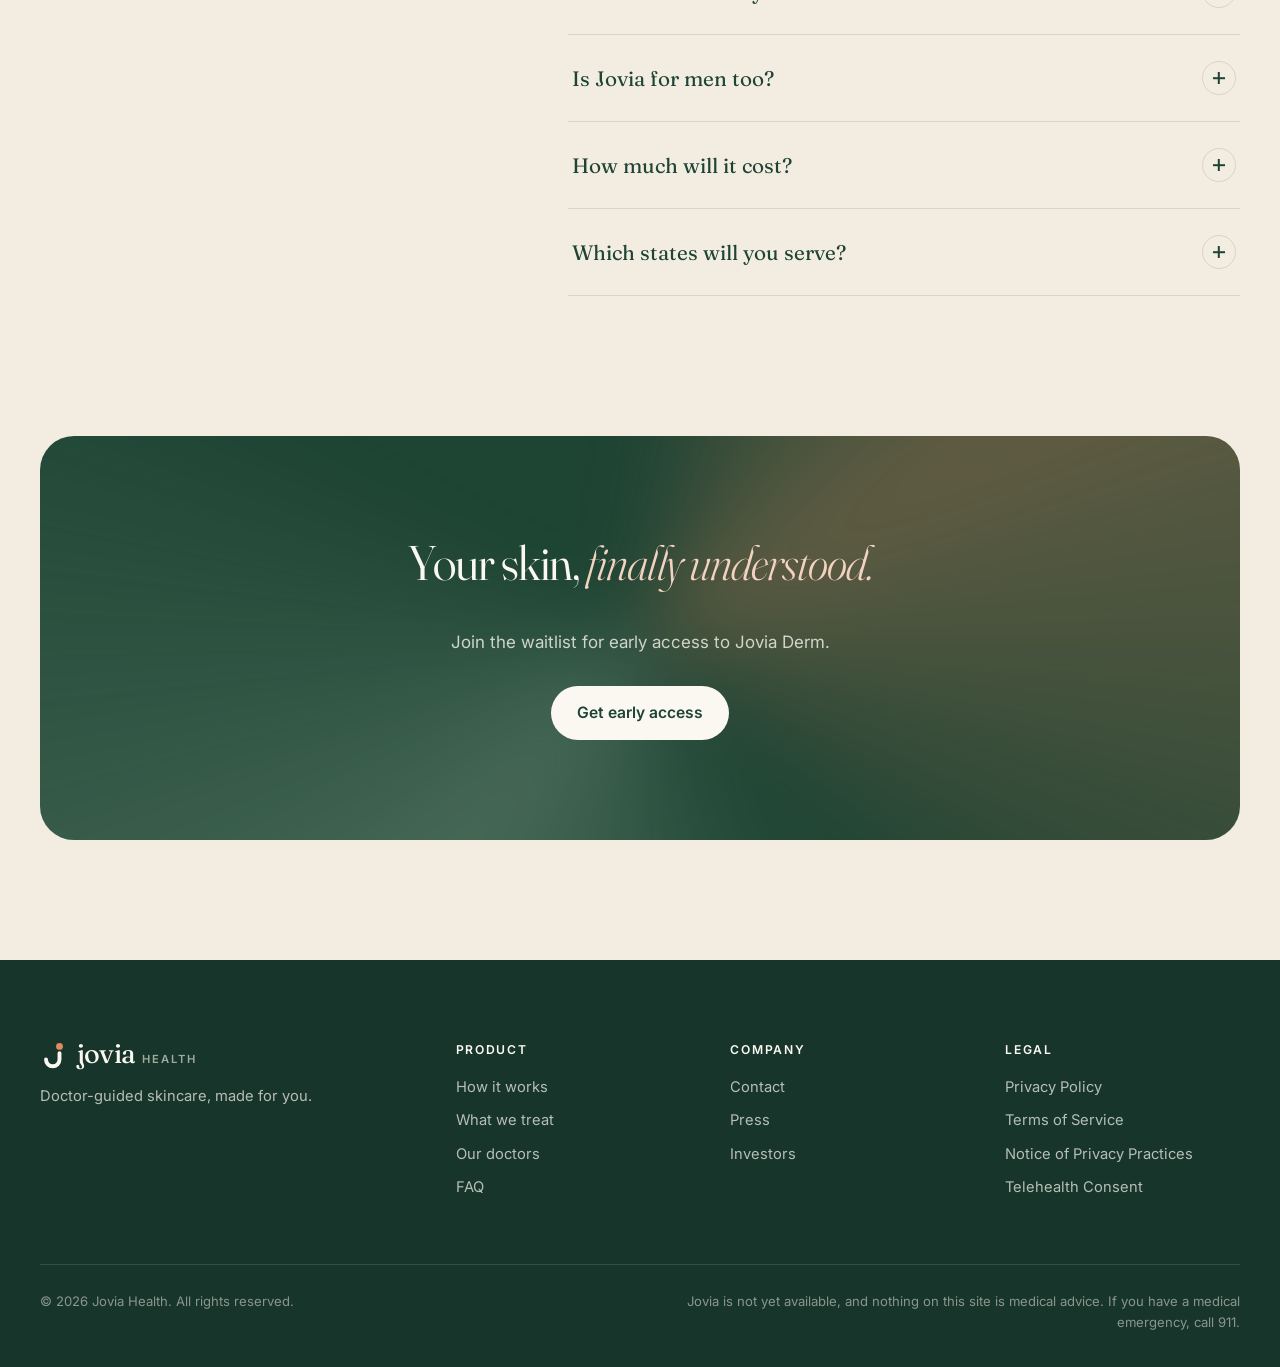
==== commit f5a6add1: "Add legal pages: privacy policy, terms, notice of privacy practices, telehealth consent" ====
--- a/index.html
+++ b/index.html
@@ -301,7 +301,7 @@
     </div>
     <nav class="footer__col" aria-label="Product"><h3>Product</h3><a href="#how">How it works</a><a href="#conditions">What we treat</a><a href="#doctors">Our doctors</a><a href="#faq">FAQ</a></nav>
     <nav class="footer__col" aria-label="Company"><h3>Company</h3><a href="mailto:hello@joviahealth.com">Contact</a><a href="mailto:press@joviahealth.com">Press</a><a href="#investors">Investors</a></nav>
-    <nav class="footer__col" aria-label="Legal"><h3>Legal</h3><a href="#" data-placeholder>Privacy Policy</a><a href="#" data-placeholder>Terms of Service</a><a href="#" data-placeholder>Notice of Privacy Practices</a><a href="#" data-placeholder>Telehealth Consent</a></nav>
+    <nav class="footer__col" aria-label="Legal"><h3>Legal</h3><a href="/privacy-policy/">Privacy Policy</a><a href="/terms/">Terms of Service</a><a href="/notice-of-privacy-practices/">Notice of Privacy Practices</a><a href="/telehealth-consent/">Telehealth Consent</a></nav>
   </div>
   <div class="wrap footer__base">
     <p>&copy; 2026 Jovia Health. All rights reserved.</p>
--- a/styles.css
+++ b/styles.css
@@ -317,3 +317,22 @@
   .angel b{font-size:1rem}
   .angel span{font-size:.8rem}
 }
+
+/* legal pages */
+.legal{padding:150px 0 110px}
+.legal__inner{width:min(760px,100% - 48px);margin-inline:auto}
+.legal__title{font-family:var(--serif);font-weight:350;font-size:clamp(2.4rem,4.6vw,3.6rem);line-height:1.05;letter-spacing:-.022em;font-variation-settings:"opsz" 144;text-wrap:balance}
+.legal__meta{margin-top:14px;color:var(--muted);font-size:.92rem}
+.legal__note{margin:34px 0 8px;padding:18px 22px;background:var(--oat);border:1px solid var(--line);border-left:3px solid var(--clay);border-radius:14px;color:var(--ink);font-size:.95rem}
+.legal h2{font-family:var(--serif);font-weight:400;font-size:clamp(1.35rem,2.2vw,1.65rem);line-height:1.2;letter-spacing:-.01em;margin:2.4em 0 .6em;color:var(--green)}
+.legal h3{font-size:1.02rem;font-weight:600;margin:1.6em 0 .4em}
+.legal p{margin:0 0 1em;color:#3d3a35}
+.legal ul{margin:0 0 1.2em;padding-left:1.3em;list-style:disc}
+.legal li{margin:.45em 0;color:#3d3a35}
+.legal li::marker{color:var(--clay)}
+.legal a{color:var(--green);text-decoration-color:var(--clay);text-underline-offset:3px}
+.legal__lead,.legal__caps{font-size:.9rem;letter-spacing:.01em}
+.legal__lead{margin-top:30px!important;font-weight:600}
+.footer__col a[aria-current="page"]{color:var(--cream)}
+@media (max-width:720px){.legal{padding:110px 0 80px}.legal__inner{width:calc(100% - 36px)}}
+.legal .legal__note p{margin:0}
